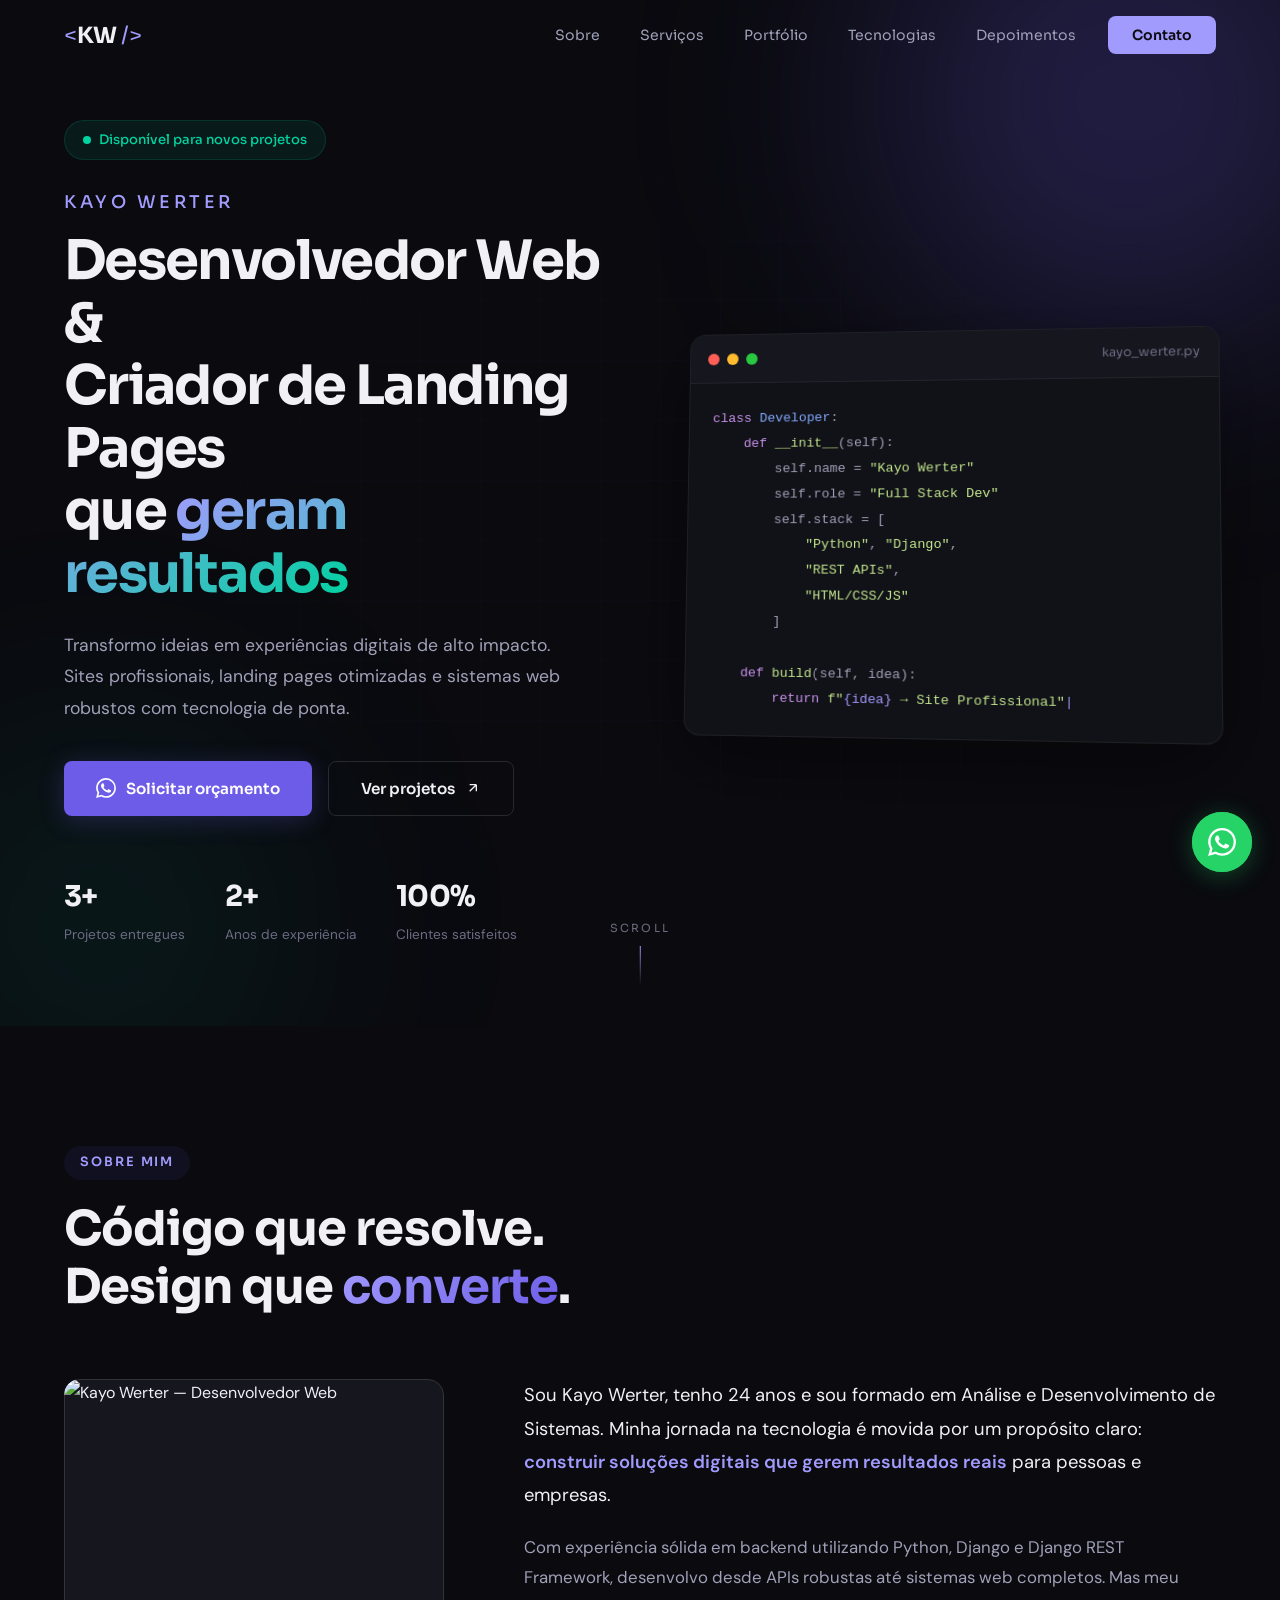
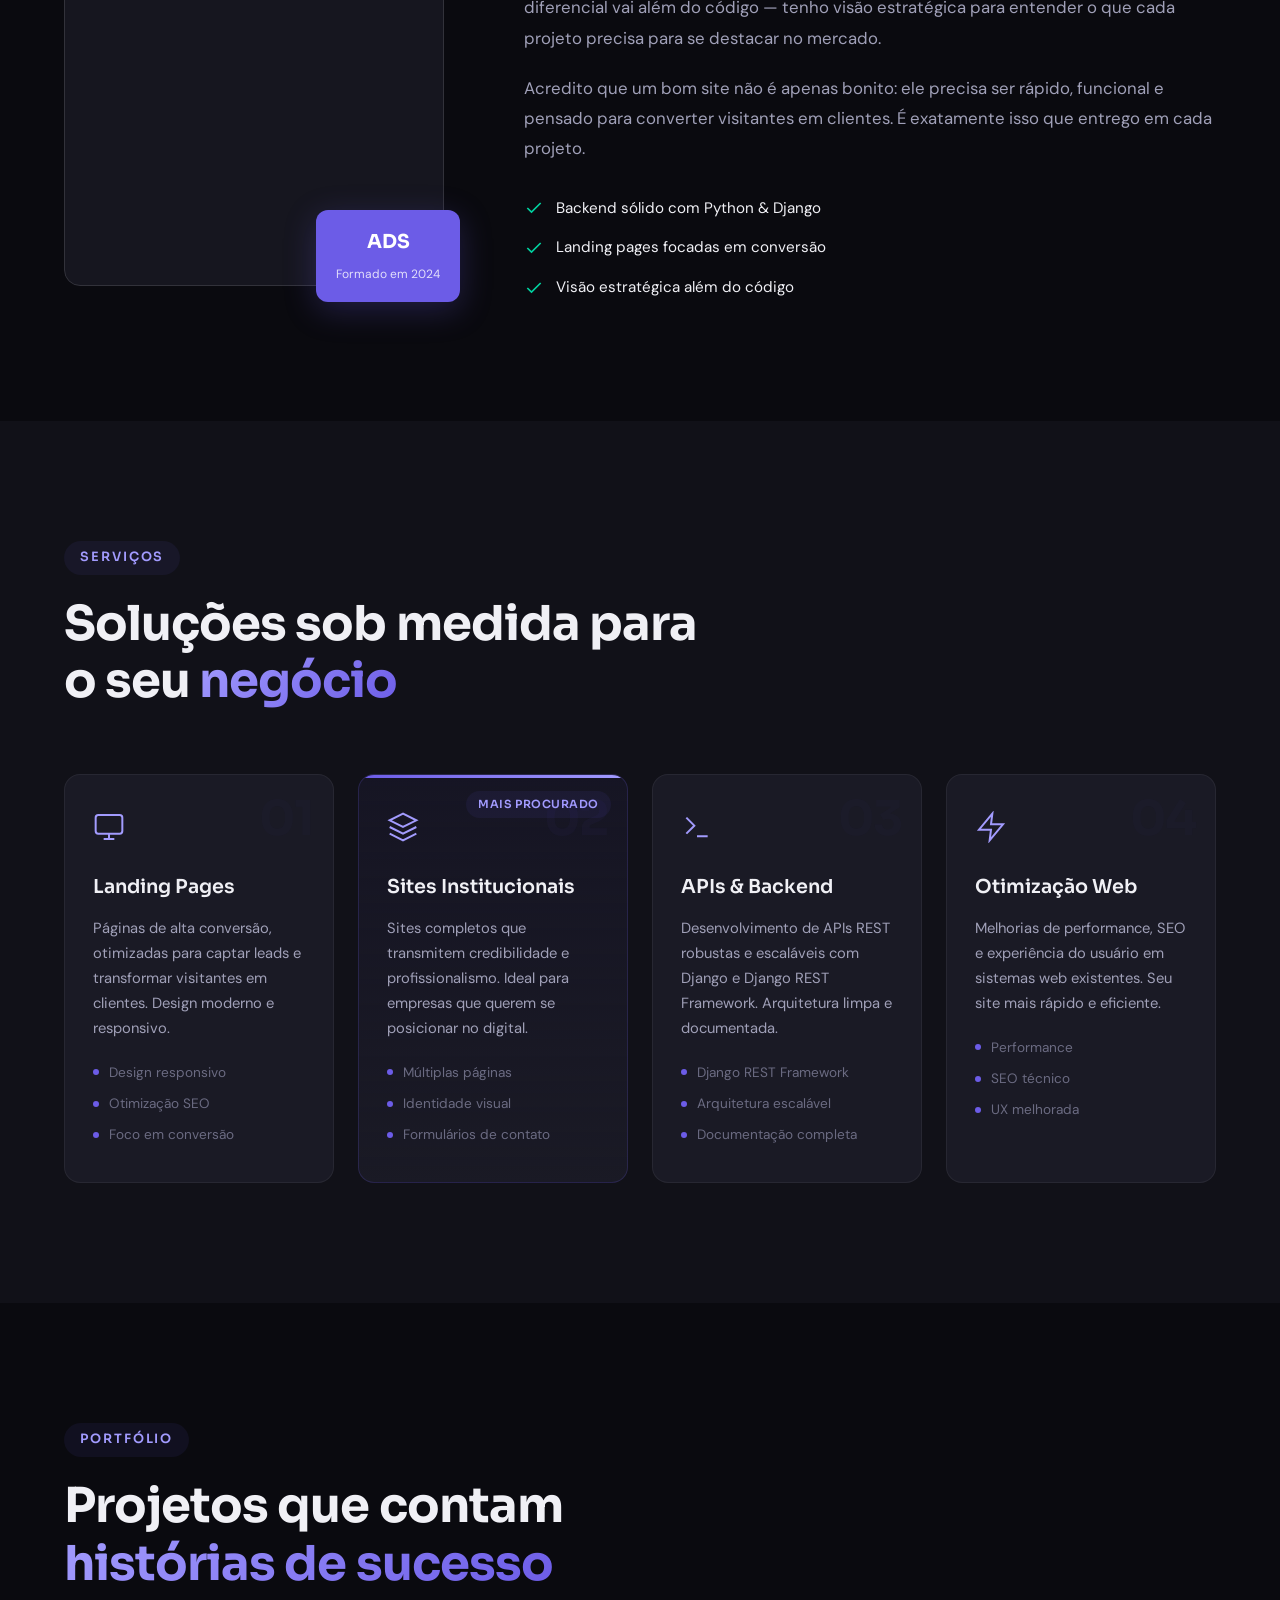
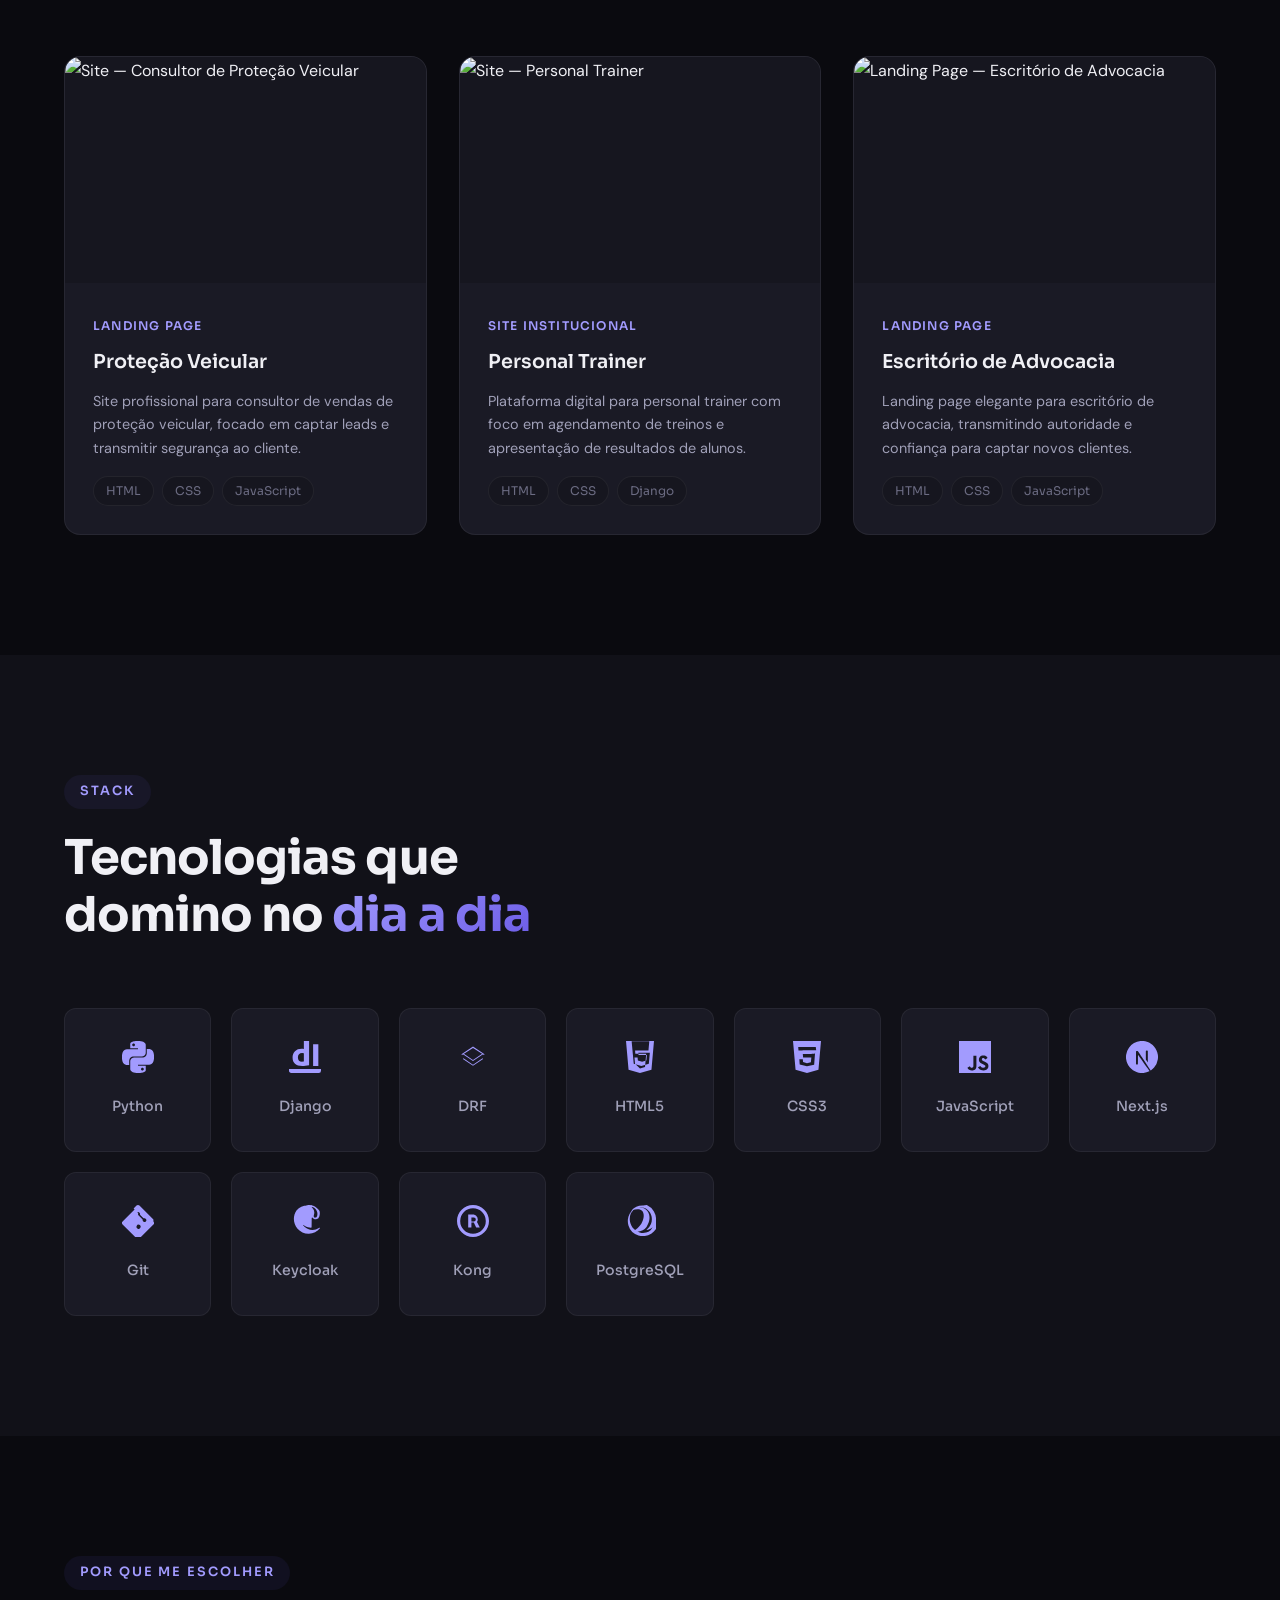
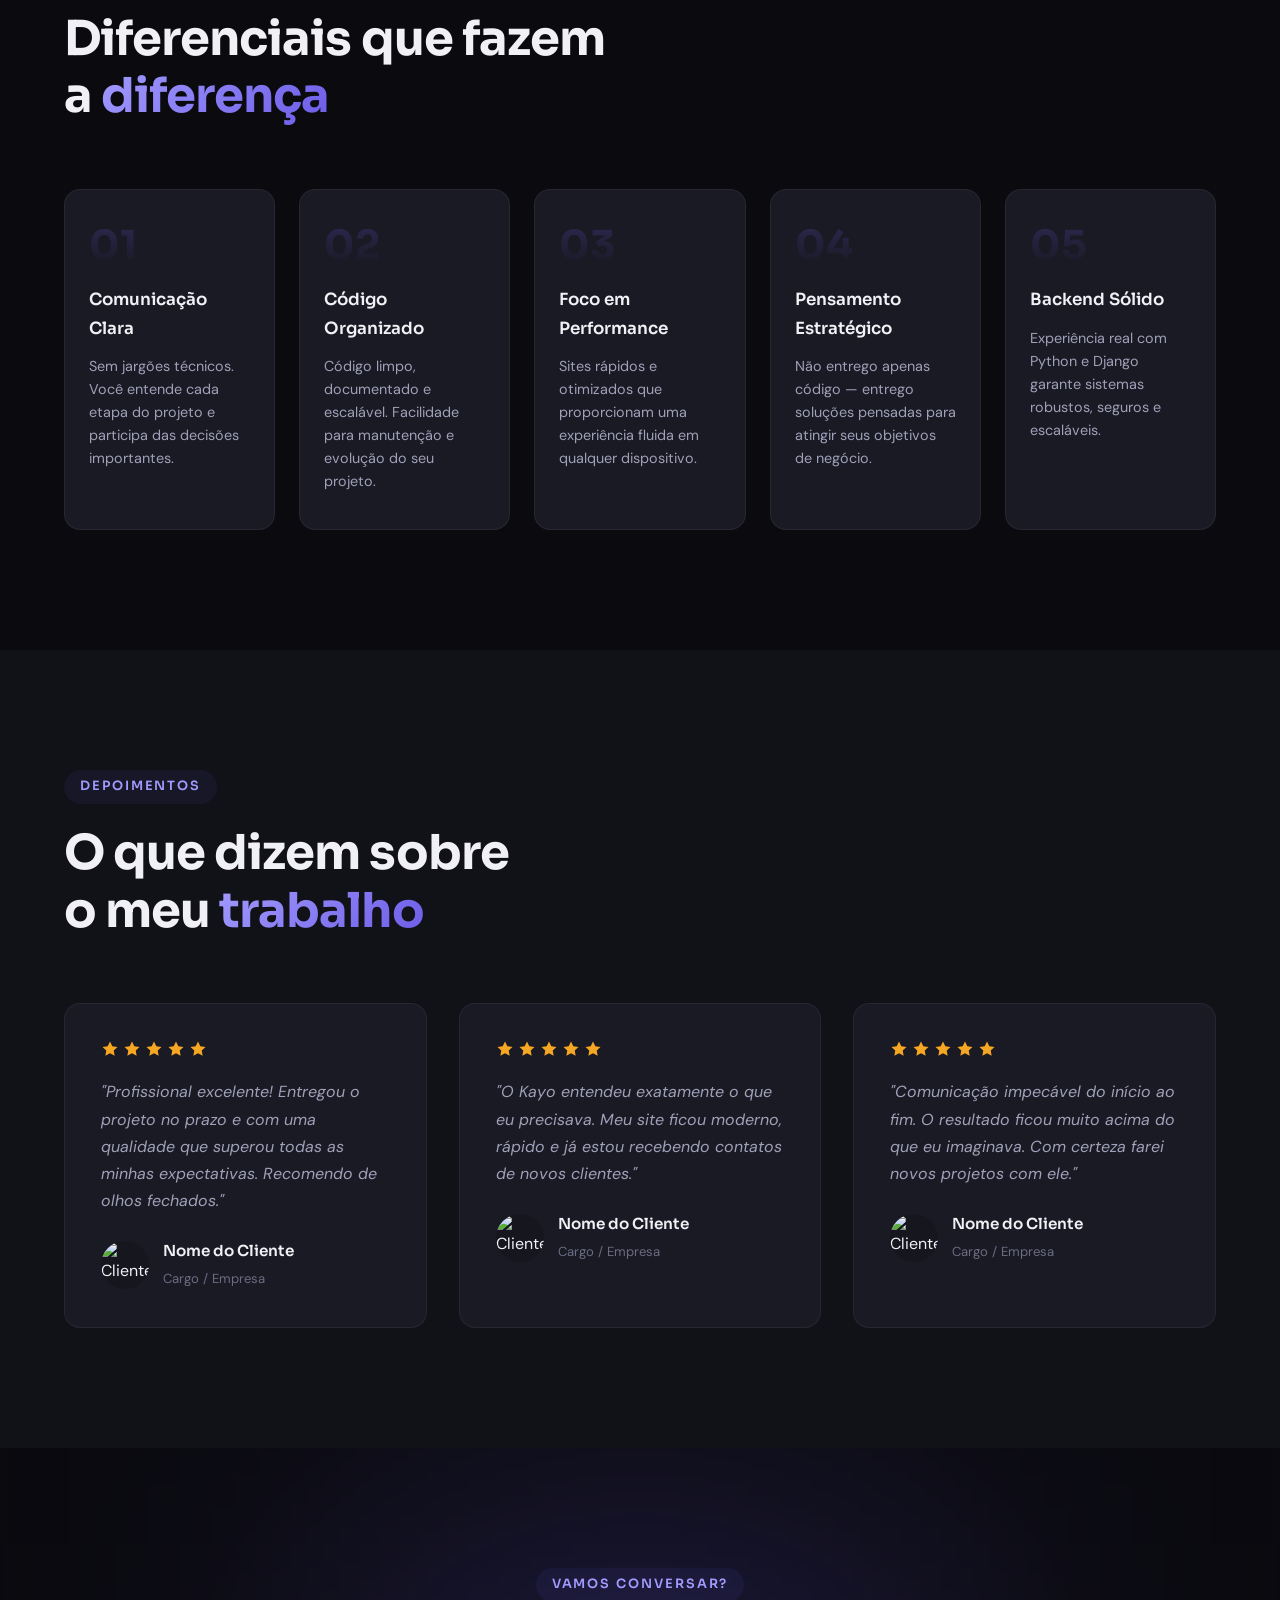
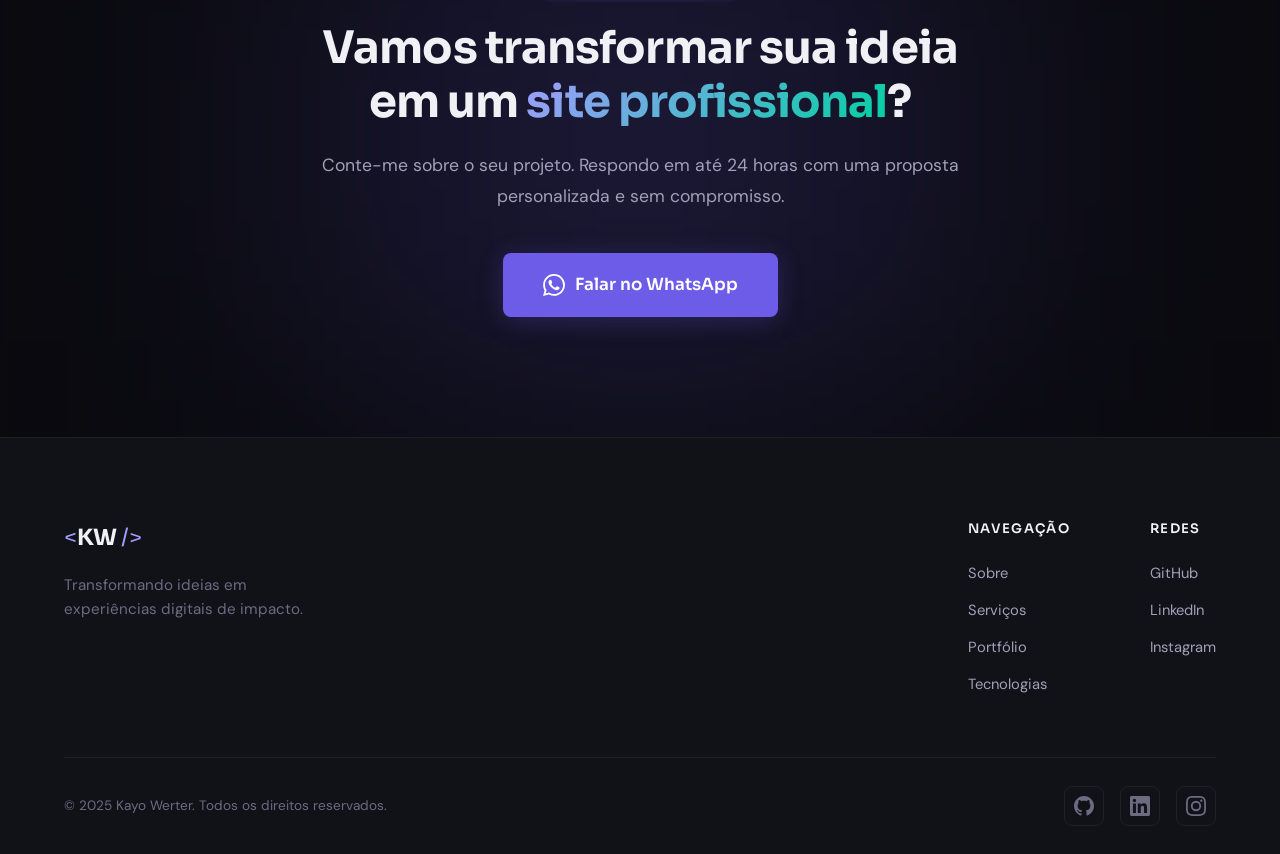
==== site-kayo.html @ 54d97668 "commit innitial" ====
<!DOCTYPE html>
<html lang="pt-BR">
<head>
  <meta charset="UTF-8">
  <meta name="viewport" content="width=device-width, initial-scale=1.0">
  <meta name="description" content="Kayo Werter — Desenvolvedor Web e criador de landing pages profissionais que geram resultados. Sites institucionais, APIs e backend com Django. Solicite um orçamento.">
  <meta name="keywords" content="desenvolvedor web, landing page, criação de sites, Django, Python, API REST, portfólio, freelancer">
  <meta name="author" content="Kayo Werter">
  <meta name="robots" content="index, follow">
  <meta property="og:title" content="Kayo Werter — Desenvolvedor Web & Landing Pages">
  <meta property="og:description" content="Sites profissionais e landing pages que convertem. Backend sólido com Python e Django.">
  <meta property="og:type" content="website">
  <meta property="og:locale" content="pt_BR">
  <title>Kayo Werter — Desenvolvedor Web & Criador de Landing Pages Profissionais</title>
  <link rel="preconnect" href="https://fonts.googleapis.com">
  <link rel="preconnect" href="https://fonts.gstatic.com" crossorigin>
  <link href="https://fonts.googleapis.com/css2?family=Sora:wght@300;400;500;600;700&family=DM+Sans:ital,wght@0,400;0,500;0,700;1,400&display=swap" rel="stylesheet">
  <link rel="stylesheet" href="css/styles.css">
</head>
<body>
  <!-- Navbar -->
  <nav class="navbar" id="navbar">
    <div class="container navbar__inner">
      <a href="#hero" class="navbar__logo">
        <span class="logo__bracket">&lt;</span>KW<span class="logo__bracket"> /&gt;</span>
      </a>
      <button class="navbar__toggle" id="navToggle" aria-label="Abrir menu">
        <span></span>
        <span></span>
        <span></span>
      </button>
      <ul class="navbar__menu" id="navMenu">
        <li><a href="#sobre" class="navbar__link">Sobre</a></li>
        <li><a href="#servicos" class="navbar__link">Serviços</a></li>
        <li><a href="#portfolio" class="navbar__link">Portfólio</a></li>
        <li><a href="#tecnologias" class="navbar__link">Tecnologias</a></li>
        <li><a href="#depoimentos" class="navbar__link">Depoimentos</a></li>
        <li>
          <a href="https://wa.me/55XXXXXXXXXXX?text=Olá%20Kayo!%20Gostaria%20de%20solicitar%20um%20orçamento." class="navbar__cta" target="_blank" rel="noopener noreferrer">
            Contato
          </a>
        </li>
      </ul>
    </div>
  </nav>

  <!-- Hero Section -->
  <section class="hero" id="hero">
    <div class="hero__bg-grid"></div>
    <div class="hero__glow hero__glow--1"></div>
    <div class="hero__glow hero__glow--2"></div>
    <div class="container hero__inner">
      <div class="hero__content">
        <div class="hero__badge reveal">
          <span class="hero__badge-dot"></span>
          Disponível para novos projetos
        </div>
        <h1 class="hero__title reveal">
          <span class="hero__name">Kayo Werter</span>
          <span class="hero__headline">Desenvolvedor Web &<br>Criador de Landing Pages<br>que <em>geram resultados</em></span>
        </h1>
        <p class="hero__description reveal">
          Transformo ideias em experiências digitais de alto impacto.
          Sites profissionais, landing pages otimizadas e sistemas web
          robustos com tecnologia de ponta.
        </p>
        <div class="hero__actions reveal">
          <a href="https://wa.me/55XXXXXXXXXXX?text=Olá%20Kayo!%20Gostaria%20de%20solicitar%20um%20orçamento." class="btn btn--primary" target="_blank" rel="noopener noreferrer">
            <svg width="20" height="20" viewBox="0 0 24 24" fill="currentColor"><path d="M17.472 14.382c-.297-.149-1.758-.867-2.03-.967-.273-.099-.471-.148-.67.15-.197.297-.767.966-.94 1.164-.173.199-.347.223-.644.075-.297-.15-1.255-.463-2.39-1.475-.883-.788-1.48-1.761-1.653-2.059-.173-.297-.018-.458.13-.606.134-.133.298-.347.446-.52.149-.174.198-.298.298-.497.099-.198.05-.371-.025-.52-.075-.149-.669-1.612-.916-2.207-.242-.579-.487-.5-.669-.51-.173-.008-.371-.01-.57-.01-.198 0-.52.074-.792.372-.272.297-1.04 1.016-1.04 2.479 0 1.462 1.065 2.875 1.213 3.074.149.198 2.096 3.2 5.077 4.487.709.306 1.262.489 1.694.625.712.227 1.36.195 1.871.118.571-.085 1.758-.719 2.006-1.413.248-.694.248-1.289.173-1.413-.074-.124-.272-.198-.57-.347m-5.421 7.403h-.004a9.87 9.87 0 01-5.031-1.378l-.361-.214-3.741.982.998-3.648-.235-.374a9.86 9.86 0 01-1.51-5.26c.001-5.45 4.436-9.884 9.888-9.884 2.64 0 5.122 1.03 6.988 2.898a9.825 9.825 0 012.893 6.994c-.003 5.45-4.437 9.884-9.885 9.884m8.413-18.297A11.815 11.815 0 0012.05 0C5.495 0 .16 5.335.157 11.892c0 2.096.547 4.142 1.588 5.945L.057 24l6.305-1.654a11.882 11.882 0 005.683 1.448h.005c6.554 0 11.89-5.335 11.893-11.893a11.821 11.821 0 00-3.48-8.413z"/></svg>
            Solicitar orçamento
          </a>
          <a href="#portfolio" class="btn btn--outline">
            Ver projetos
            <svg width="16" height="16" viewBox="0 0 24 24" fill="none" stroke="currentColor" stroke-width="2"><path d="M7 17L17 7M17 7H7M17 7V17"/></svg>
          </a>
        </div>
        <div class="hero__stats reveal">
          <div class="hero__stat">
            <span class="hero__stat-number">3+</span>
            <span class="hero__stat-label">Projetos entregues</span>
          </div>
          <div class="hero__stat">
            <span class="hero__stat-number">2+</span>
            <span class="hero__stat-label">Anos de experiência</span>
          </div>
          <div class="hero__stat">
            <span class="hero__stat-number">100%</span>
            <span class="hero__stat-label">Clientes satisfeitos</span>
          </div>
        </div>
      </div>
      <div class="hero__visual reveal">
        <div class="hero__code-window">
          <div class="code-window__header">
            <span class="code-window__dot code-window__dot--red"></span>
            <span class="code-window__dot code-window__dot--yellow"></span>
            <span class="code-window__dot code-window__dot--green"></span>
            <span class="code-window__title">kayo_werter.py</span>
          </div>
          <div class="code-window__body">
            <pre><code><span class="code--keyword">class</span> <span class="code--class">Developer</span>:
    <span class="code--keyword">def</span> <span class="code--func">__init__</span>(self):
        self.name = <span class="code--string">"Kayo Werter"</span>
        self.role = <span class="code--string">"Full Stack Dev"</span>
        self.stack = [
            <span class="code--string">"Python"</span>, <span class="code--string">"Django"</span>,
            <span class="code--string">"REST APIs"</span>,
            <span class="code--string">"HTML/CSS/JS"</span>
        ]

    <span class="code--keyword">def</span> <span class="code--func">build</span>(self, idea):
        <span class="code--keyword">return</span> <span class="code--string">f"<span class="code--accent">{idea}</span> → Site Profissional"</span><span class="code--cursor">|</span></code></pre>
          </div>
        </div>
      </div>
    </div>
    <div class="hero__scroll-indicator">
      <span>Scroll</span>
      <div class="hero__scroll-line"></div>
    </div>
  </section>

  <!-- Sobre -->
  <section class="sobre" id="sobre">
    <div class="container">
      <div class="section__header reveal">
        <span class="section__tag">Sobre mim</span>
        <h2 class="section__title">Código que resolve.<br>Design que <em>converte</em>.</h2>
      </div>
      <div class="sobre__grid">
        <div class="sobre__image reveal">
          <div class="sobre__image-wrapper">
            <!-- Substituir pelo caminho da sua foto -->
            <img src="assets/images/profile.jpg" alt="Kayo Werter — Desenvolvedor Web" loading="lazy">
            <div class="sobre__image-border"></div>
          </div>
          <div class="sobre__image-badge">
            <span>ADS</span>
            <small>Formado em 2024</small>
          </div>
        </div>
        <div class="sobre__content reveal">
          <p class="sobre__text sobre__text--highlight">
            Sou Kayo Werter, tenho 24 anos e sou formado em Análise e Desenvolvimento de Sistemas. 
            Minha jornada na tecnologia é movida por um propósito claro: <strong>construir soluções 
            digitais que gerem resultados reais</strong> para pessoas e empresas.
          </p>
          <p class="sobre__text">
            Com experiência sólida em backend utilizando Python, Django e Django REST Framework, 
            desenvolvo desde APIs robustas até sistemas web completos. Mas meu diferencial vai 
            além do código — tenho visão estratégica para entender o que cada projeto precisa 
            para se destacar no mercado.
          </p>
          <p class="sobre__text">
            Acredito que um bom site não é apenas bonito: ele precisa ser rápido, funcional e 
            pensado para converter visitantes em clientes. É exatamente isso que entrego em 
            cada projeto.
          </p>
          <div class="sobre__highlights">
            <div class="sobre__highlight-item">
              <svg width="20" height="20" viewBox="0 0 24 24" fill="none" stroke="currentColor" stroke-width="2"><polyline points="20 6 9 17 4 12"/></svg>
              <span>Backend sólido com Python & Django</span>
            </div>
            <div class="sobre__highlight-item">
              <svg width="20" height="20" viewBox="0 0 24 24" fill="none" stroke="currentColor" stroke-width="2"><polyline points="20 6 9 17 4 12"/></svg>
              <span>Landing pages focadas em conversão</span>
            </div>
            <div class="sobre__highlight-item">
              <svg width="20" height="20" viewBox="0 0 24 24" fill="none" stroke="currentColor" stroke-width="2"><polyline points="20 6 9 17 4 12"/></svg>
              <span>Visão estratégica além do código</span>
            </div>
          </div>
        </div>
      </div>
    </div>
  </section>

  <!-- Serviços -->
  <section class="servicos" id="servicos">
    <div class="container">
      <div class="section__header reveal">
        <span class="section__tag">Serviços</span>
        <h2 class="section__title">Soluções sob medida para<br>o seu <em>negócio</em></h2>
      </div>
      <div class="servicos__grid">
        <article class="servico-card reveal">
          <div class="servico-card__icon">
            <svg width="32" height="32" viewBox="0 0 24 24" fill="none" stroke="currentColor" stroke-width="1.5"><rect x="2" y="3" width="20" height="14" rx="2"/><path d="M8 21h8M12 17v4"/></svg>
          </div>
          <div class="servico-card__number">01</div>
          <h3 class="servico-card__title">Landing Pages</h3>
          <p class="servico-card__text">
            Páginas de alta conversão, otimizadas para captar leads e transformar 
            visitantes em clientes. Design moderno e responsivo.
          </p>
          <ul class="servico-card__features">
            <li>Design responsivo</li>
            <li>Otimização SEO</li>
            <li>Foco em conversão</li>
          </ul>
        </article>
        <article class="servico-card servico-card--featured reveal">
          <div class="servico-card__badge">Mais procurado</div>
          <div class="servico-card__icon">
            <svg width="32" height="32" viewBox="0 0 24 24" fill="none" stroke="currentColor" stroke-width="1.5"><path d="M12 2L2 7l10 5 10-5-10-5z"/><path d="M2 17l10 5 10-5"/><path d="M2 12l10 5 10-5"/></svg>
          </div>
          <div class="servico-card__number">02</div>
          <h3 class="servico-card__title">Sites Institucionais</h3>
          <p class="servico-card__text">
            Sites completos que transmitem credibilidade e profissionalismo. 
            Ideal para empresas que querem se posicionar no digital.
          </p>
          <ul class="servico-card__features">
            <li>Múltiplas páginas</li>
            <li>Identidade visual</li>
            <li>Formulários de contato</li>
          </ul>
        </article>
        <article class="servico-card reveal">
          <div class="servico-card__icon">
            <svg width="32" height="32" viewBox="0 0 24 24" fill="none" stroke="currentColor" stroke-width="1.5"><path d="M4 17l6-6-6-6"/><path d="M12 19h8"/></svg>
          </div>
          <div class="servico-card__number">03</div>
          <h3 class="servico-card__title">APIs & Backend</h3>
          <p class="servico-card__text">
            Desenvolvimento de APIs REST robustas e escaláveis com Django e 
            Django REST Framework. Arquitetura limpa e documentada.
          </p>
          <ul class="servico-card__features">
            <li>Django REST Framework</li>
            <li>Arquitetura escalável</li>
            <li>Documentação completa</li>
          </ul>
        </article>
        <article class="servico-card reveal">
          <div class="servico-card__icon">
            <svg width="32" height="32" viewBox="0 0 24 24" fill="none" stroke="currentColor" stroke-width="1.5"><path d="M13 2L3 14h9l-1 8 10-12h-9l1-8z"/></svg>
          </div>
          <div class="servico-card__number">04</div>
          <h3 class="servico-card__title">Otimização Web</h3>
          <p class="servico-card__text">
            Melhorias de performance, SEO e experiência do usuário em sistemas 
            web existentes. Seu site mais rápido e eficiente.
          </p>
          <ul class="servico-card__features">
            <li>Performance</li>
            <li>SEO técnico</li>
            <li>UX melhorada</li>
          </ul>
        </article>
      </div>
    </div>
  </section>

  <!-- Portfólio -->
  <section class="portfolio" id="portfolio">
    <div class="container">
      <div class="section__header reveal">
        <span class="section__tag">Portfólio</span>
        <h2 class="section__title">Projetos que contam<br><em>histórias de sucesso</em></h2>
      </div>
      <div class="portfolio__grid">
        <article class="portfolio-card reveal">
          <div class="portfolio-card__image">
            <img src="assets/images/projeto-protecao-veicular.jpg" alt="Site — Consultor de Proteção Veicular" loading="lazy">
            <div class="portfolio-card__overlay">
              <a href="https://nivaldo-consultor.github.io/consultor-ancore/" class="btn btn--small" target="_blank" rel="noopener noreferrer">
                Ver projeto
                <svg width="14" height="14" viewBox="0 0 24 24" fill="none" stroke="currentColor" stroke-width="2"><path d="M7 17L17 7M17 7H7M17 7V17"/></svg>
              </a>
            </div>
          </div>
          <div class="portfolio-card__content">
            <span class="portfolio-card__category">Landing Page</span>
            <h3 class="portfolio-card__title">Proteção Veicular</h3>
            <p class="portfolio-card__text">
              Site profissional para consultor de vendas de proteção veicular, 
              focado em captar leads e transmitir segurança ao cliente.
            </p>
            <div class="portfolio-card__tags">
              <span>HTML</span>
              <span>CSS</span>
              <span>JavaScript</span>
            </div>
          </div>
        </article>
        <article class="portfolio-card reveal">
          <div class="portfolio-card__image">
            <img src="assets/images/projeto-personal-trainer.jpg" alt="Site — Personal Trainer" loading="lazy">
            <div class="portfolio-card__overlay">
              <a href="https://gabrielpersonalsite-tech.github.io/GS-Team" class="btn btn--small" target="_blank" rel="noopener noreferrer">
                Ver projeto
                <svg width="14" height="14" viewBox="0 0 24 24" fill="none" stroke="currentColor" stroke-width="2"><path d="M7 17L17 7M17 7H7M17 7V17"/></svg>
              </a>
            </div>
          </div>
          <div class="portfolio-card__content">
            <span class="portfolio-card__category">Site Institucional</span>
            <h3 class="portfolio-card__title">Personal Trainer</h3>
            <p class="portfolio-card__text">
              Plataforma digital para personal trainer com foco em agendamento 
              de treinos e apresentação de resultados de alunos.
            </p>
            <div class="portfolio-card__tags">
              <span>HTML</span>
              <span>CSS</span>
              <span>Django</span>
            </div>
          </div>
        </article>
        <article class="portfolio-card reveal">
          <div class="portfolio-card__image">
            <img src="assets/images/projeto-advocacia.jpg" alt="Landing Page — Escritório de Advocacia" loading="lazy">
            <div class="portfolio-card__overlay">
              <a href="https://aacassessoriajuridica-tech.github.io/portifolio/" class="btn btn--small" target="_blank" rel="noopener noreferrer">
                Ver projeto
                <svg width="14" height="14" viewBox="0 0 24 24" fill="none" stroke="currentColor" stroke-width="2"><path d="M7 17L17 7M17 7H7M17 7V17"/></svg>
              </a>
            </div>
          </div>
          <div class="portfolio-card__content">
            <span class="portfolio-card__category">Landing Page</span>
            <h3 class="portfolio-card__title">Escritório de Advocacia</h3>
            <p class="portfolio-card__text">
              Landing page elegante para escritório de advocacia, transmitindo 
              autoridade e confiança para captar novos clientes.
            </p>
            <div class="portfolio-card__tags">
              <span>HTML</span>
              <span>CSS</span>
              <span>JavaScript</span>
            </div>
          </div>
        </article>
      </div>
    </div>
  </section>

  <!-- Tecnologias -->
  <section class="tecnologias" id="tecnologias">
    <div class="container">
      <div class="section__header reveal">
        <span class="section__tag">Stack</span>
        <h2 class="section__title">Tecnologias que<br>domino no <em>dia a dia</em></h2>
      </div>
      <div class="tecnologias__grid reveal">
        <div class="tech-item">
          <div class="tech-item__icon">
            <svg viewBox="0 0 24 24" width="32" height="32" fill="currentColor"><path d="M14.25.18l.9.2.73.26.59.3.45.32.34.34.25.34.16.33.1.3.04.26.02.2-.01.13V8.5l-.05.63-.13.55-.21.46-.26.38-.3.31-.33.25-.35.19-.35.14-.33.1-.3.07-.26.04-.21.02H8.77l-.69.05-.59.14-.5.22-.41.27-.33.32-.27.35-.2.36-.15.37-.1.35-.07.32-.04.27-.02.21v3.06H3.17l-.21-.03-.28-.07-.32-.12-.35-.18-.36-.26-.36-.36-.35-.46-.32-.59-.28-.73-.21-.88-.14-1.05-.05-1.23.06-1.22.16-1.04.24-.87.32-.71.36-.57.4-.44.42-.33.42-.24.4-.16.36-.1.32-.05.24-.01h.16l.06.01h8.16v-.83H6.18l-.01-2.75-.02-.37.05-.34.11-.31.17-.28.25-.26.31-.23.38-.2.44-.18.51-.15.58-.12.64-.1.71-.06.77-.04.84-.02 1.27.05zm-6.3 1.98l-.23.33-.08.41.08.41.23.34.33.22.41.09.41-.09.33-.22.23-.34.08-.41-.08-.41-.23-.33-.33-.22-.41-.09-.41.09zm13.09 3.95l.28.06.32.12.35.18.36.27.36.35.35.47.32.59.28.73.21.88.14 1.04.05 1.23-.06 1.23-.16 1.04-.24.86-.32.71-.36.57-.4.45-.42.33-.42.24-.4.16-.36.09-.32.05-.24.02-.16-.01h-8.22v.82h5.84l.01 2.76.02.36-.05.34-.11.31-.17.29-.25.25-.31.24-.38.2-.44.17-.51.15-.58.13-.64.09-.71.07-.77.04-.84.01-1.27-.04-1.07-.14-.9-.2-.73-.25-.59-.3-.45-.33-.34-.34-.25-.34-.16-.33-.1-.3-.04-.25-.02-.2.01-.13v-5.34l.05-.64.13-.54.21-.46.26-.38.3-.32.33-.24.35-.2.35-.14.33-.1.3-.06.26-.04.21-.02.13-.01h5.84l.69-.05.59-.14.5-.21.41-.28.33-.32.27-.35.2-.36.15-.36.1-.35.07-.32.04-.28.02-.21V6.07h2.09l.14.01zm-6.47 14.25l-.23.33-.08.41.08.41.23.33.33.23.41.08.41-.08.33-.23.23-.33.08-.41-.08-.41-.23-.33-.33-.23-.41-.08-.41.08z"/></svg>
          </div>
          <span class="tech-item__name">Python</span>
        </div>
        <div class="tech-item">
          <div class="tech-item__icon">
            <svg viewBox="0 0 24 24" width="32" height="32" fill="currentColor"><path d="M11.146 0h3.924v18.166c-2.013.382-3.491.535-5.096.535-4.791 0-7.288-2.166-7.288-6.32 0-4.002 2.65-6.6 6.753-6.6.637 0 1.121.05 1.707.203zm0 9.143a3.894 3.894 0 00-1.325-.204c-1.988 0-3.134 1.223-3.134 3.365 0 2.09 1.096 3.236 3.109 3.236.433 0 .79-.025 1.35-.102zm6.934-6.789h3.924V18.67h-3.924zM22.308 24H1.692C.757 24 0 23.245 0 22.308V21h24v1.308A1.693 1.693 0 0122.308 24z"/></svg>
          </div>
          <span class="tech-item__name">Django</span>
        </div>
        <div class="tech-item">
          <div class="tech-item__icon">
            <svg viewBox="0 0 24 24" width="32" height="32" fill="currentColor"><path d="M3.32 9.86L12 4.15l8.68 5.71-.44.68L12 5.29 3.76 10.54zM12 18.54l-7.59-5 .43-.68L12 17.72l7.16-4.86.43.68zm0-3.56l-7.59-5 .43-.68L12 14.16l7.16-4.86.43.68z"/></svg>
          </div>
          <span class="tech-item__name">DRF</span>
        </div>
        <div class="tech-item">
          <div class="tech-item__icon">
            <svg viewBox="0 0 24 24" width="32" height="32" fill="currentColor"><path d="M1.5 0h21l-1.91 21.563L11.977 24l-8.564-2.438L1.5 0zm7.031 9.75l-.232-2.718 10.059.003.071-.757.541-6.03H5.745l.156 1.808 1.399 15.07 5.681 1.577.044-.013v-.004l5.598-1.575.751-8.358h-8.61l.144 1.783h6.272l-.383 4.17-3.2.892-.001.001-3.2-.892-.214-2.277H7.853l.415 4.68L12 20.597l3.756-1.063.909-10.034H8.531z"/></svg>
          </div>
          <span class="tech-item__name">HTML5</span>
        </div>
        <div class="tech-item">
          <div class="tech-item__icon">
            <svg viewBox="0 0 24 24" width="32" height="32" fill="currentColor"><path d="M1.5 0h21l-1.91 21.563L11.977 24l-8.565-2.438L1.5 0zm17.09 4.413L5.41 4.41l.213 2.622 10.125.002-.255 2.716h-6.64l.24 2.573h6.182l-.366 3.523-2.91.804-2.956-.81-.188-2.11h-2.61l.29 3.855L12 19.002l5.355-1.12.726-9.468-.34 1.07H8.88l-.205-2.477 10.21-.004z"/></svg>
          </div>
          <span class="tech-item__name">CSS3</span>
        </div>
        <div class="tech-item">
          <div class="tech-item__icon">
            <svg viewBox="0 0 24 24" width="32" height="32" fill="currentColor"><path d="M0 0h24v24H0V0zm22.034 18.276c-.175-1.095-.888-2.015-3.003-2.873-.736-.345-1.554-.585-1.797-1.14-.091-.33-.105-.51-.046-.705.15-.646.915-.84 1.515-.66.39.12.75.42.976.9 1.034-.676 1.034-.676 1.755-1.125-.27-.42-.405-.6-.586-.78-.63-.705-1.469-1.065-2.834-1.034l-.705.089c-.676.165-1.32.525-1.71 1.005-1.14 1.291-.811 3.541.569 4.471 1.365 1.02 3.361 1.244 3.616 2.205.24 1.17-.87 1.545-1.966 1.41-.811-.18-1.26-.586-1.755-1.336l-1.83 1.051c.21.48.45.689.81 1.109 1.74 1.756 6.09 1.666 6.871-1.004.029-.09.24-.705.074-1.65l.046.067zm-8.983-7.245h-2.248c0 1.938-.009 3.864-.009 5.805 0 1.232.063 2.363-.138 2.711-.33.689-1.18.601-1.566.48-.396-.196-.597-.466-.83-.855-.063-.105-.11-.196-.127-.196l-1.825 1.125c.305.63.75 1.172 1.324 1.517.855.51 2.004.675 3.207.405.783-.226 1.458-.691 1.811-1.411.51-.93.402-2.07.397-3.346.012-2.054 0-4.109 0-6.179l.004-.056z"/></svg>
          </div>
          <span class="tech-item__name">JavaScript</span>
        </div>
        <div class="tech-item">
          <div class="tech-item__icon">
            <svg viewBox="0 0 24 24" width="32" height="32" fill="currentColor"><path d="M11.572 0c-.176 0-.31.001-.358.007a19.76 19.76 0 01-.364.033C7.443.346 4.25 2.185 2.228 5.012a11.875 11.875 0 00-2.119 5.243c-.096.659-.108.854-.108 1.747s.012 1.089.108 1.748c.652 4.506 3.86 8.292 8.209 9.695.779.25 1.6.422 2.534.525.363.04 1.935.04 2.299 0 1.611-.178 2.977-.577 4.323-1.264.207-.106.247-.134.219-.158-.02-.013-.9-1.193-1.955-2.62l-1.919-2.592-2.404-3.558a338.739 338.739 0 00-2.422-3.556c-.009-.002-.018 1.579-.023 3.51-.007 3.38-.01 3.515-.052 3.595a.426.426 0 01-.206.214c-.075.037-.14.044-.495.044H7.81l-.108-.068a.438.438 0 01-.157-.171l-.05-.106.006-4.703.007-4.705.072-.092a.645.645 0 01.174-.143c.096-.047.134-.051.54-.051.478 0 .558.018.682.154.035.038 1.337 1.999 2.895 4.361a10760.433 10760.433 0 004.735 7.17l1.9 2.879.096-.063a12.317 12.317 0 002.466-2.163 11.944 11.944 0 002.824-6.134c.096-.66.108-.854.108-1.748 0-.893-.012-1.088-.108-1.747-.652-4.506-3.859-8.292-8.208-9.695a12.597 12.597 0 00-2.499-.523A33.119 33.119 0 0011.573 0zm4.069 7.217c.347 0 .408.005.486.047a.473.473 0 01.237.277c.018.06.023 1.365.018 4.304l-.006 4.218-.744-1.14-.746-1.14v-3.066c0-1.982.01-3.097.023-3.15a.478.478 0 01.233-.296c.096-.05.13-.054.5-.054z"/></svg>
          </div>
          <span class="tech-item__name">Next.js</span>
        </div>
        <div class="tech-item">
          <div class="tech-item__icon">
            <svg viewBox="0 0 24 24" width="32" height="32" fill="currentColor"><path d="M23.546 10.93L13.067.452c-.604-.603-1.582-.603-2.188 0L8.708 2.627l2.76 2.76a1.543 1.543 0 012.005 1.97l2.66 2.66a1.543 1.543 0 011.548 2.63 1.543 1.543 0 01-2.168-1.81l-2.48-2.48v6.53a1.544 1.544 0 01.81 2.028 1.544 1.544 0 11-.81-2.028V8.18a1.543 1.543 0 01-.838-2.025L9.43 3.396.452 12.374a1.547 1.547 0 000 2.188l10.48 10.48a1.547 1.547 0 002.186 0l10.43-10.43a1.547 1.547 0 000-2.187z"/></svg>
          </div>
          <span class="tech-item__name">Git</span>
        </div>
        <div class="tech-item">
          <div class="tech-item__icon">
            <svg viewBox="0 0 24 24" width="32" height="32" fill="currentColor"><path d="M17.128 0a10.134 10.134 0 00-2.755.403l-.063.02A10.922 10.922 0 005.6 4.2c-2.87 4.176-2.538 9.734.8 13.52 2.09 2.37 5.063 3.77 8.2 3.86h.4c3.18 0 6.19-1.48 8.22-4.06.09-.12.08-.29-.02-.4a.3.3 0 00-.4-.05c-.14.08-.28.16-.42.23a8.58 8.58 0 01-4.86 1.39c-4.476-.13-8.236-3.58-8.75-8.03-.37-3.2 1.07-6.34 3.71-8.14a6.04 6.04 0 013.42-1.13c2.51-.07 4.63 1.61 5.24 4.03.25.97.2 1.98-.13 2.93a1.75 1.75 0 01-1.17 1.09 1.074 1.074 0 01-1.17-.53c-.18-.55-.08-1.13.09-1.7l.07-.29c.36-1.46.08-2.97-.78-4.16a4.16 4.16 0 00-3.64-1.75c-2.42.12-4.36 2.11-4.36 4.55 0 2.64 2.14 4.78 4.78 4.78 1 0 1.95-.32 2.74-.9.56.96 1.65 1.48 2.8 1.3a3.2 3.2 0 002.37-2.19c.46-1.3.52-2.71.17-4.06C21.23 1.8 18.08-.17 14.8.01c-.12 0-.23.01-.35.02h.02-.02a7.37 7.37 0 00-4.26 1.68 8.2 8.2 0 00-2.68 4.12 8.68 8.68 0 00.49 5.91 8.83 8.83 0 003.96 4.07c1.54.85 3.27 1.24 5 1.15z"/></svg>
          </div>
          <span class="tech-item__name">Keycloak</span>
        </div>
        <div class="tech-item">
          <div class="tech-item__icon">
            <svg viewBox="0 0 24 24" width="32" height="32" fill="currentColor"><path d="M12 0C5.373 0 0 5.373 0 12s5.373 12 12 12 12-5.373 12-12S18.627 0 12 0zm0 2.4a9.6 9.6 0 110 19.2 9.6 9.6 0 010-19.2zM8.4 7.2v9.6h2.4v-3.6h1.8l1.8 3.6h2.7l-2.1-4.05A3.6 3.6 0 0012.6 7.2zm2.4 2.1h1.8a1.5 1.5 0 010 3H10.8z"/></svg>
          </div>
          <span class="tech-item__name">Kong</span>
        </div>
        <div class="tech-item">
          <div class="tech-item__icon">
            <svg viewBox="0 0 24 24" width="32" height="32" fill="currentColor"><path d="M17.128 0a10.134 10.134 0 00-2.755.403l-.063.02A10.922 10.922 0 005.6 4.2c-.03.03-.05.06-.08.09l.34-.12C8.2 3.3 10.5 2.9 12.3 3.56c1.5.56 2.27 1.94 2.43 3.59.1.87.04 1.78-.13 2.69-.74 3.97-3.43 7.55-6.96 9.27a6.81 6.81 0 01-.84.36c1.63.56 3.44.68 5.17.23A8.61 8.61 0 0018 14.2c1.17-2.2 1.47-4.87.77-7.34C18.17 4.66 16.34 2.87 14 2.05c-1.06-.38-2.2-.55-3.32-.48.17-.02.34-.05.51-.06.49-.03.99 0 1.47.06C16.61 2.11 19.7 4.6 20.6 8.27c.5 2.01.38 4.18-.39 6.07a10.08 10.08 0 01-3.23 4.25l-.27.2c.95-.05 1.88-.3 2.74-.73.54-.27 1.04-.61 1.5-1 .21-.18.41-.37.59-.58l-.12.3c-.36.8-.87 1.53-1.5 2.13a7.04 7.04 0 01-3.37 1.79 9.6 9.6 0 01-3.49.21h-.01a12 12 0 01-1.23-.26c-3.67-1.08-6.47-4.12-7.26-7.87-.47-2.18-.27-4.5.6-6.55A10.93 10.93 0 019.5 1.81C8.58 2.2 7.72 2.72 6.94 3.37 4.66 5.23 3.2 7.95 2.91 10.9c-.15 1.52-.01 3.08.43 4.53a10.86 10.86 0 007.52 7.4c1.56.44 3.2.56 4.82.37 3.47-.4 6.62-2.38 8.42-5.33A11.04 11.04 0 0024 11.88 11.93 11.93 0 0017.13 0z"/></svg>
          </div>
          <span class="tech-item__name">PostgreSQL</span>
        </div>
      </div>
    </div>
  </section>

  <!-- Diferenciais -->
  <section class="diferenciais" id="diferenciais">
    <div class="container">
      <div class="section__header reveal">
        <span class="section__tag">Por que me escolher</span>
        <h2 class="section__title">Diferenciais que fazem<br>a <em>diferença</em></h2>
      </div>
      <div class="diferenciais__grid">
        <div class="diferencial-item reveal">
          <div class="diferencial-item__number">01</div>
          <h3 class="diferencial-item__title">Comunicação Clara</h3>
          <p class="diferencial-item__text">
            Sem jargões técnicos. Você entende cada etapa do projeto 
            e participa das decisões importantes.
          </p>
        </div>
        <div class="diferencial-item reveal">
          <div class="diferencial-item__number">02</div>
          <h3 class="diferencial-item__title">Código Organizado</h3>
          <p class="diferencial-item__text">
            Código limpo, documentado e escalável. Facilidade para 
            manutenção e evolução do seu projeto.
          </p>
        </div>
        <div class="diferencial-item reveal">
          <div class="diferencial-item__number">03</div>
          <h3 class="diferencial-item__title">Foco em Performance</h3>
          <p class="diferencial-item__text">
            Sites rápidos e otimizados que proporcionam uma experiência 
            fluida em qualquer dispositivo.
          </p>
        </div>
        <div class="diferencial-item reveal">
          <div class="diferencial-item__number">04</div>
          <h3 class="diferencial-item__title">Pensamento Estratégico</h3>
          <p class="diferencial-item__text">
            Não entrego apenas código — entrego soluções pensadas 
            para atingir seus objetivos de negócio.
          </p>
        </div>
        <div class="diferencial-item reveal">
          <div class="diferencial-item__number">05</div>
          <h3 class="diferencial-item__title">Backend Sólido</h3>
          <p class="diferencial-item__text">
            Experiência real com Python e Django garante sistemas 
            robustos, seguros e escaláveis.
          </p>
        </div>
      </div>
    </div>
  </section>

  <!-- Depoimentos -->
  <section class="depoimentos" id="depoimentos">
    <div class="container">
      <div class="section__header reveal">
        <span class="section__tag">Depoimentos</span>
        <h2 class="section__title">O que dizem sobre<br>o meu <em>trabalho</em></h2>
      </div>
      <div class="depoimentos__grid">
        <article class="depoimento-card reveal">
          <div class="depoimento-card__stars">
            <svg width="18" height="18" viewBox="0 0 24 24" fill="currentColor"><path d="M12 2l3.09 6.26L22 9.27l-5 4.87 1.18 6.88L12 17.77l-6.18 3.25L7 14.14 2 9.27l6.91-1.01L12 2z"/></svg>
            <svg width="18" height="18" viewBox="0 0 24 24" fill="currentColor"><path d="M12 2l3.09 6.26L22 9.27l-5 4.87 1.18 6.88L12 17.77l-6.18 3.25L7 14.14 2 9.27l6.91-1.01L12 2z"/></svg>
            <svg width="18" height="18" viewBox="0 0 24 24" fill="currentColor"><path d="M12 2l3.09 6.26L22 9.27l-5 4.87 1.18 6.88L12 17.77l-6.18 3.25L7 14.14 2 9.27l6.91-1.01L12 2z"/></svg>
            <svg width="18" height="18" viewBox="0 0 24 24" fill="currentColor"><path d="M12 2l3.09 6.26L22 9.27l-5 4.87 1.18 6.88L12 17.77l-6.18 3.25L7 14.14 2 9.27l6.91-1.01L12 2z"/></svg>
            <svg width="18" height="18" viewBox="0 0 24 24" fill="currentColor"><path d="M12 2l3.09 6.26L22 9.27l-5 4.87 1.18 6.88L12 17.77l-6.18 3.25L7 14.14 2 9.27l6.91-1.01L12 2z"/></svg>
          </div>
          <p class="depoimento-card__text">
            "Profissional excelente! Entregou o projeto no prazo e com uma qualidade 
            que superou todas as minhas expectativas. Recomendo de olhos fechados."
          </p>
          <div class="depoimento-card__author">
            <div class="depoimento-card__avatar">
              <img src="assets/images/depoimento-1.jpg" alt="Cliente" loading="lazy">
            </div>
            <div>
              <strong class="depoimento-card__name">Nome do Cliente</strong>
              <span class="depoimento-card__role">Cargo / Empresa</span>
            </div>
          </div>
        </article>
        <article class="depoimento-card reveal">
          <div class="depoimento-card__stars">
            <svg width="18" height="18" viewBox="0 0 24 24" fill="currentColor"><path d="M12 2l3.09 6.26L22 9.27l-5 4.87 1.18 6.88L12 17.77l-6.18 3.25L7 14.14 2 9.27l6.91-1.01L12 2z"/></svg>
            <svg width="18" height="18" viewBox="0 0 24 24" fill="currentColor"><path d="M12 2l3.09 6.26L22 9.27l-5 4.87 1.18 6.88L12 17.77l-6.18 3.25L7 14.14 2 9.27l6.91-1.01L12 2z"/></svg>
            <svg width="18" height="18" viewBox="0 0 24 24" fill="currentColor"><path d="M12 2l3.09 6.26L22 9.27l-5 4.87 1.18 6.88L12 17.77l-6.18 3.25L7 14.14 2 9.27l6.91-1.01L12 2z"/></svg>
            <svg width="18" height="18" viewBox="0 0 24 24" fill="currentColor"><path d="M12 2l3.09 6.26L22 9.27l-5 4.87 1.18 6.88L12 17.77l-6.18 3.25L7 14.14 2 9.27l6.91-1.01L12 2z"/></svg>
            <svg width="18" height="18" viewBox="0 0 24 24" fill="currentColor"><path d="M12 2l3.09 6.26L22 9.27l-5 4.87 1.18 6.88L12 17.77l-6.18 3.25L7 14.14 2 9.27l6.91-1.01L12 2z"/></svg>
          </div>
          <p class="depoimento-card__text">
            "O Kayo entendeu exatamente o que eu precisava. Meu site ficou moderno, 
            rápido e já estou recebendo contatos de novos clientes."
          </p>
          <div class="depoimento-card__author">
            <div class="depoimento-card__avatar">
              <img src="assets/images/depoimento-2.jpg" alt="Cliente" loading="lazy">
            </div>
            <div>
              <strong class="depoimento-card__name">Nome do Cliente</strong>
              <span class="depoimento-card__role">Cargo / Empresa</span>
            </div>
          </div>
        </article>
        <article class="depoimento-card reveal">
          <div class="depoimento-card__stars">
            <svg width="18" height="18" viewBox="0 0 24 24" fill="currentColor"><path d="M12 2l3.09 6.26L22 9.27l-5 4.87 1.18 6.88L12 17.77l-6.18 3.25L7 14.14 2 9.27l6.91-1.01L12 2z"/></svg>
            <svg width="18" height="18" viewBox="0 0 24 24" fill="currentColor"><path d="M12 2l3.09 6.26L22 9.27l-5 4.87 1.18 6.88L12 17.77l-6.18 3.25L7 14.14 2 9.27l6.91-1.01L12 2z"/></svg>
            <svg width="18" height="18" viewBox="0 0 24 24" fill="currentColor"><path d="M12 2l3.09 6.26L22 9.27l-5 4.87 1.18 6.88L12 17.77l-6.18 3.25L7 14.14 2 9.27l6.91-1.01L12 2z"/></svg>
            <svg width="18" height="18" viewBox="0 0 24 24" fill="currentColor"><path d="M12 2l3.09 6.26L22 9.27l-5 4.87 1.18 6.88L12 17.77l-6.18 3.25L7 14.14 2 9.27l6.91-1.01L12 2z"/></svg>
            <svg width="18" height="18" viewBox="0 0 24 24" fill="currentColor"><path d="M12 2l3.09 6.26L22 9.27l-5 4.87 1.18 6.88L12 17.77l-6.18 3.25L7 14.14 2 9.27l6.91-1.01L12 2z"/></svg>
          </div>
          <p class="depoimento-card__text">
            "Comunicação impecável do início ao fim. O resultado ficou muito acima 
            do que eu imaginava. Com certeza farei novos projetos com ele."
          </p>
          <div class="depoimento-card__author">
            <div class="depoimento-card__avatar">
              <img src="assets/images/depoimento-3.jpg" alt="Cliente" loading="lazy">
            </div>
            <div>
              <strong class="depoimento-card__name">Nome do Cliente</strong>
              <span class="depoimento-card__role">Cargo / Empresa</span>
            </div>
          </div>
        </article>
      </div>
    </div>
  </section>

  <!-- CTA -->
  <section class="cta" id="cta">
    <div class="cta__glow"></div>
    <div class="container cta__inner">
      <div class="cta__content reveal">
        <span class="section__tag">Vamos conversar?</span>
        <h2 class="cta__title">Vamos transformar sua ideia<br>em um <em>site profissional</em>?</h2>
        <p class="cta__text">
          Conte-me sobre o seu projeto. Respondo em até 24 horas 
          com uma proposta personalizada e sem compromisso.
        </p>
        <a href="https://wa.me/55XXXXXXXXXXX?text=Olá%20Kayo!%20Gostaria%20de%20solicitar%20um%20orçamento." class="btn btn--primary btn--large" target="_blank" rel="noopener noreferrer">
          <svg width="22" height="22" viewBox="0 0 24 24" fill="currentColor"><path d="M17.472 14.382c-.297-.149-1.758-.867-2.03-.967-.273-.099-.471-.148-.67.15-.197.297-.767.966-.94 1.164-.173.199-.347.223-.644.075-.297-.15-1.255-.463-2.39-1.475-.883-.788-1.48-1.761-1.653-2.059-.173-.297-.018-.458.13-.606.134-.133.298-.347.446-.52.149-.174.198-.298.298-.497.099-.198.05-.371-.025-.52-.075-.149-.669-1.612-.916-2.207-.242-.579-.487-.5-.669-.51-.173-.008-.371-.01-.57-.01-.198 0-.52.074-.792.372-.272.297-1.04 1.016-1.04 2.479 0 1.462 1.065 2.875 1.213 3.074.149.198 2.096 3.2 5.077 4.487.709.306 1.262.489 1.694.625.712.227 1.36.195 1.871.118.571-.085 1.758-.719 2.006-1.413.248-.694.248-1.289.173-1.413-.074-.124-.272-.198-.57-.347m-5.421 7.403h-.004a9.87 9.87 0 01-5.031-1.378l-.361-.214-3.741.982.998-3.648-.235-.374a9.86 9.86 0 01-1.51-5.26c.001-5.45 4.436-9.884 9.888-9.884 2.64 0 5.122 1.03 6.988 2.898a9.825 9.825 0 012.893 6.994c-.003 5.45-4.437 9.884-9.885 9.884m8.413-18.297A11.815 11.815 0 0012.05 0C5.495 0 .16 5.335.157 11.892c0 2.096.547 4.142 1.588 5.945L.057 24l6.305-1.654a11.882 11.882 0 005.683 1.448h.005c6.554 0 11.89-5.335 11.893-11.893a11.821 11.821 0 00-3.48-8.413z"/></svg>
          Falar no WhatsApp
        </a>
      </div>
    </div>
  </section>

  <!-- Footer -->
  <footer class="footer" id="footer">
    <div class="container footer__inner">
      <div class="footer__top">
        <div class="footer__brand">
          <a href="#hero" class="navbar__logo">
            <span class="logo__bracket">&lt;</span>KW<span class="logo__bracket"> /&gt;</span>
          </a>
          <p class="footer__tagline">Transformando ideias em<br>experiências digitais de impacto.</p>
        </div>
        <div class="footer__links">
          <div class="footer__col">
            <h4 class="footer__col-title">Navegação</h4>
            <a href="#sobre">Sobre</a>
            <a href="#servicos">Serviços</a>
            <a href="#portfolio">Portfólio</a>
            <a href="#tecnologias">Tecnologias</a>
          </div>
          <div class="footer__col">
            <h4 class="footer__col-title">Redes</h4>
            <a href="https://github.com/Kayo-Werter" target="_blank" rel="noopener noreferrer">GitHub</a>
            <a href="https://www.linkedin.com/in/kayowerter/" target="_blank" rel="noopener noreferrer">LinkedIn</a>
            <a href="https://www.instagram.com/kayowerter/" target="_blank" rel="noopener noreferrer">Instagram</a>
          </div>
        </div>
      </div>
      <div class="footer__bottom">
        <p>&copy; 2025 Kayo Werter. Todos os direitos reservados.</p>
        <div class="footer__socials">
          <a href="https://github.com/Kayo-Werter" target="_blank" rel="noopener noreferrer" aria-label="GitHub">
            <svg width="20" height="20" viewBox="0 0 24 24" fill="currentColor"><path d="M12 0c-6.626 0-12 5.373-12 12 0 5.302 3.438 9.8 8.207 11.387.599.111.793-.261.793-.577v-2.234c-3.338.726-4.033-1.416-4.033-1.416-.546-1.387-1.333-1.756-1.333-1.756-1.089-.745.083-.729.083-.729 1.205.084 1.839 1.237 1.839 1.237 1.07 1.834 2.807 1.304 3.492.997.107-.775.418-1.305.762-1.604-2.665-.305-5.467-1.334-5.467-5.931 0-1.311.469-2.381 1.236-3.221-.124-.303-.535-1.524.117-3.176 0 0 1.008-.322 3.301 1.23.957-.266 1.983-.399 3.003-.404 1.02.005 2.047.138 3.006.404 2.291-1.552 3.297-1.23 3.297-1.23.653 1.653.242 2.874.118 3.176.77.84 1.235 1.911 1.235 3.221 0 4.609-2.807 5.624-5.479 5.921.43.372.823 1.102.823 2.222v3.293c0 .319.192.694.801.576 4.765-1.589 8.199-6.086 8.199-11.386 0-6.627-5.373-12-12-12z"/></svg>
          </a>
          <a href="https://www.linkedin.com/in/kayowerter/" target="_blank" rel="noopener noreferrer" aria-label="LinkedIn">
            <svg width="20" height="20" viewBox="0 0 24 24" fill="currentColor"><path d="M20.447 20.452h-3.554v-5.569c0-1.328-.027-3.037-1.852-3.037-1.853 0-2.136 1.445-2.136 2.939v5.667H9.351V9h3.414v1.561h.046c.477-.9 1.637-1.85 3.37-1.85 3.601 0 4.267 2.37 4.267 5.455v6.286zM5.337 7.433c-1.144 0-2.063-.926-2.063-2.065 0-1.138.92-2.063 2.063-2.063 1.14 0 2.064.925 2.064 2.063 0 1.139-.925 2.065-2.064 2.065zm1.782 13.019H3.555V9h3.564v11.452zM22.225 0H1.771C.792 0 0 .774 0 1.729v20.542C0 23.227.792 24 1.771 24h20.451C23.2 24 24 23.227 24 22.271V1.729C24 .774 23.2 0 22.222 0h.003z"/></svg>
          </a>
          <a href="https://www.instagram.com/kayowerter/" target="_blank" rel="noopener noreferrer" aria-label="Instagram">
            <svg width="20" height="20" viewBox="0 0 24 24" fill="currentColor"><path d="M12 2.163c3.204 0 3.584.012 4.85.07 3.252.148 4.771 1.691 4.919 4.919.058 1.265.069 1.645.069 4.849 0 3.205-.012 3.584-.069 4.849-.149 3.225-1.664 4.771-4.919 4.919-1.266.058-1.644.07-4.85.07-3.204 0-3.584-.012-4.849-.07-3.26-.149-4.771-1.699-4.919-4.92-.058-1.265-.07-1.644-.07-4.849 0-3.204.013-3.583.07-4.849.149-3.227 1.664-4.771 4.919-4.919 1.266-.057 1.645-.069 4.849-.069zM12 0C8.741 0 8.333.014 7.053.072 2.695.272.273 2.69.073 7.052.014 8.333 0 8.741 0 12c0 3.259.014 3.668.072 4.948.2 4.358 2.618 6.78 6.98 6.98C8.333 23.986 8.741 24 12 24c3.259 0 3.668-.014 4.948-.072 4.354-.2 6.782-2.618 6.979-6.98.059-1.28.073-1.689.073-4.948 0-3.259-.014-3.667-.072-4.947-.196-4.354-2.617-6.78-6.979-6.98C15.668.014 15.259 0 12 0zm0 5.838a6.162 6.162 0 100 12.324 6.162 6.162 0 000-12.324zM12 16a4 4 0 110-8 4 4 0 010 8zm6.406-11.845a1.44 1.44 0 100 2.881 1.44 1.44 0 000-2.881z"/></svg>
          </a>
        </div>
      </div>
    </div>
  </footer>

  <!-- WhatsApp Float Button -->
  <a href="https://wa.me/55XXXXXXXXXXX?text=Olá%20Kayo!%20Gostaria%20de%20solicitar%20um%20orçamento." class="whatsapp-float" target="_blank" rel="noopener noreferrer" aria-label="Falar no WhatsApp">
    <svg width="28" height="28" viewBox="0 0 24 24" fill="currentColor"><path d="M17.472 14.382c-.297-.149-1.758-.867-2.03-.967-.273-.099-.471-.148-.67.15-.197.297-.767.966-.94 1.164-.173.199-.347.223-.644.075-.297-.15-1.255-.463-2.39-1.475-.883-.788-1.48-1.761-1.653-2.059-.173-.297-.018-.458.13-.606.134-.133.298-.347.446-.52.149-.174.198-.298.298-.497.099-.198.05-.371-.025-.52-.075-.149-.669-1.612-.916-2.207-.242-.579-.487-.5-.669-.51-.173-.008-.371-.01-.57-.01-.198 0-.52.074-.792.372-.272.297-1.04 1.016-1.04 2.479 0 1.462 1.065 2.875 1.213 3.074.149.198 2.096 3.2 5.077 4.487.709.306 1.262.489 1.694.625.712.227 1.36.195 1.871.118.571-.085 1.758-.719 2.006-1.413.248-.694.248-1.289.173-1.413-.074-.124-.272-.198-.57-.347m-5.421 7.403h-.004a9.87 9.87 0 01-5.031-1.378l-.361-.214-3.741.982.998-3.648-.235-.374a9.86 9.86 0 01-1.51-5.26c.001-5.45 4.436-9.884 9.888-9.884 2.64 0 5.122 1.03 6.988 2.898a9.825 9.825 0 012.893 6.994c-.003 5.45-4.437 9.884-9.885 9.884m8.413-18.297A11.815 11.815 0 0012.05 0C5.495 0 .16 5.335.157 11.892c0 2.096.547 4.142 1.588 5.945L.057 24l6.305-1.654a11.882 11.882 0 005.683 1.448h.005c6.554 0 11.89-5.335 11.893-11.893a11.821 11.821 0 00-3.48-8.413z"/></svg>
  </a>

  <script src="js/script.js"></script>
</body>
</html>
---- css/styles.css ----
/* ============================================
   KAYO WERTER — Landing Page
   Design System & Styles
   ============================================ */

/* --- CSS Variables --- */
:root {
  /* Colors */
  --bg-primary: #0a0a0f;
  --bg-secondary: #111118;
  --bg-tertiary: #16161f;
  --bg-card: #1a1a25;
  --bg-card-hover: #1f1f2e;

  --text-primary: #f0f0f5;
  --text-secondary: #a0a0b8;
  --text-muted: #6b6b82;

  --accent: #6c5ce7;
  --accent-light: #a29bfe;
  --accent-dark: #4834d4;
  --accent-glow: rgba(108, 92, 231, 0.25);
  --accent-subtle: rgba(108, 92, 231, 0.08);

  --green: #00d2a0;
  --green-glow: rgba(0, 210, 160, 0.2);

  --border: rgba(255, 255, 255, 0.06);
  --border-hover: rgba(255, 255, 255, 0.12);

  /* Typography */
  --font-display: 'Sora', sans-serif;
  --font-body: 'DM Sans', sans-serif;

  /* Spacing */
  --section-padding: 120px 0;
  --container-max: 1200px;
  --container-padding: 0 24px;

  /* Transitions */
  --transition: 0.3s cubic-bezier(0.25, 0.46, 0.45, 0.94);
  --transition-slow: 0.6s cubic-bezier(0.25, 0.46, 0.45, 0.94);

  /* Border Radius */
  --radius-sm: 8px;
  --radius-md: 12px;
  --radius-lg: 16px;
  --radius-xl: 24px;
}

/* --- Reset --- */
*,
*::before,
*::after {
  margin: 0;
  padding: 0;
  box-sizing: border-box;
}

html {
  scroll-behavior: smooth;
  scroll-padding-top: 80px;
  font-size: 16px;
}

body {
  font-family: var(--font-body);
  background-color: var(--bg-primary);
  color: var(--text-primary);
  line-height: 1.7;
  overflow-x: hidden;
  -webkit-font-smoothing: antialiased;
  -moz-osx-font-smoothing: grayscale;
}

img {
  max-width: 100%;
  height: auto;
  display: block;
}

a {
  text-decoration: none;
  color: inherit;
  transition: var(--transition);
}

ul {
  list-style: none;
}

/* --- Container --- */
.container {
  max-width: var(--container-max);
  margin: 0 auto;
  padding: var(--container-padding);
}

/* --- Section Header --- */
.section__tag {
  display: inline-block;
  font-family: var(--font-display);
  font-size: 0.8rem;
  font-weight: 600;
  letter-spacing: 0.15em;
  text-transform: uppercase;
  color: var(--accent-light);
  background: var(--accent-subtle);
  padding: 6px 16px;
  border-radius: 100px;
  margin-bottom: 20px;
}

.section__title {
  font-family: var(--font-display);
  font-size: clamp(2rem, 4vw, 3rem);
  font-weight: 700;
  line-height: 1.2;
  color: var(--text-primary);
  letter-spacing: -0.02em;
}

.section__title em {
  font-style: normal;
  background: linear-gradient(135deg, var(--accent-light), var(--accent));
  -webkit-background-clip: text;
  -webkit-text-fill-color: transparent;
  background-clip: text;
}

.section__header {
  margin-bottom: 64px;
}

/* --- Reveal Animation --- */
.reveal {
  opacity: 0;
  transform: translateY(32px);
  transition: opacity 0.8s cubic-bezier(0.16, 1, 0.3, 1),
              transform 0.8s cubic-bezier(0.16, 1, 0.3, 1);
}

.reveal.active {
  opacity: 1;
  transform: translateY(0);
}

/* ============================================
   NAVBAR
   ============================================ */
.navbar {
  position: fixed;
  top: 0;
  left: 0;
  width: 100%;
  z-index: 1000;
  padding: 16px 0;
  transition: var(--transition);
}

.navbar--scrolled {
  background: rgba(10, 10, 15, 0.85);
  backdrop-filter: blur(20px);
  -webkit-backdrop-filter: blur(20px);
  border-bottom: 1px solid var(--border);
  padding: 12px 0;
}

.navbar__inner {
  display: flex;
  align-items: center;
  justify-content: space-between;
}

.navbar__logo {
  font-family: var(--font-display);
  font-size: 1.4rem;
  font-weight: 700;
  color: var(--text-primary);
  letter-spacing: -0.02em;
}

.logo__bracket {
  color: var(--accent-light);
  font-weight: 400;
}

.navbar__menu {
  display: flex;
  align-items: center;
  gap: 8px;
}

.navbar__link {
  font-family: var(--font-display);
  font-size: 0.88rem;
  font-weight: 400;
  color: var(--text-secondary);
  padding: 8px 16px;
  border-radius: var(--radius-sm);
  transition: var(--transition);
}

.navbar__link:hover {
  color: var(--text-primary);
  background: var(--accent-subtle);
}

.navbar__cta {
  font-family: var(--font-display);
  font-size: 0.88rem;
  font-weight: 600;
  color: var(--bg-primary);
  background: var(--accent-light);
  padding: 10px 24px;
  border-radius: var(--radius-sm);
  margin-left: 8px;
  transition: var(--transition);
}

.navbar__cta:hover {
  background: var(--accent);
  color: white;
  transform: translateY(-1px);
}

/* Mobile Toggle */
.navbar__toggle {
  display: none;
  flex-direction: column;
  gap: 5px;
  background: none;
  border: none;
  cursor: pointer;
  padding: 8px;
  z-index: 1001;
}

.navbar__toggle span {
  width: 24px;
  height: 2px;
  background: var(--text-primary);
  border-radius: 2px;
  transition: var(--transition);
}

.navbar__toggle.active span:nth-child(1) {
  transform: rotate(45deg) translate(5px, 5px);
}

.navbar__toggle.active span:nth-child(2) {
  opacity: 0;
}

.navbar__toggle.active span:nth-child(3) {
  transform: rotate(-45deg) translate(5px, -5px);
}

/* ============================================
   BUTTONS
   ============================================ */
.btn {
  display: inline-flex;
  align-items: center;
  gap: 10px;
  font-family: var(--font-display);
  font-size: 0.95rem;
  font-weight: 600;
  padding: 14px 32px;
  border-radius: var(--radius-sm);
  cursor: pointer;
  border: none;
  transition: var(--transition);
  white-space: nowrap;
}

.btn--primary {
  background: var(--accent);
  color: white;
  box-shadow: 0 4px 24px var(--accent-glow);
}

.btn--primary:hover {
  background: var(--accent-dark);
  transform: translateY(-2px);
  box-shadow: 0 8px 32px var(--accent-glow);
}

.btn--outline {
  background: transparent;
  color: var(--text-primary);
  border: 1px solid var(--border-hover);
}

.btn--outline:hover {
  border-color: var(--accent-light);
  color: var(--accent-light);
  background: var(--accent-subtle);
}

.btn--small {
  font-size: 0.85rem;
  padding: 10px 20px;
}

.btn--large {
  font-size: 1.05rem;
  padding: 18px 40px;
}

/* ============================================
   HERO SECTION
   ============================================ */
.hero {
  position: relative;
  min-height: 100vh;
  display: flex;
  align-items: center;
  padding: 120px 0 80px;
  overflow: hidden;
}

.hero__bg-grid {
  position: absolute;
  inset: 0;
  background-image:
    linear-gradient(rgba(108, 92, 231, 0.03) 1px, transparent 1px),
    linear-gradient(90deg, rgba(108, 92, 231, 0.03) 1px, transparent 1px);
  background-size: 60px 60px;
  mask-image: radial-gradient(ellipse at center, black 30%, transparent 70%);
  -webkit-mask-image: radial-gradient(ellipse at center, black 30%, transparent 70%);
}

.hero__glow {
  position: absolute;
  border-radius: 50%;
  filter: blur(120px);
  pointer-events: none;
}

.hero__glow--1 {
  width: 500px;
  height: 500px;
  background: var(--accent-glow);
  top: -150px;
  right: -100px;
}

.hero__glow--2 {
  width: 400px;
  height: 400px;
  background: rgba(0, 210, 160, 0.08);
  bottom: -100px;
  left: -100px;
}

.hero__inner {
  position: relative;
  z-index: 1;
  display: grid;
  grid-template-columns: 1fr 1fr;
  gap: 80px;
  align-items: center;
}

.hero__badge {
  display: inline-flex;
  align-items: center;
  gap: 8px;
  font-family: var(--font-display);
  font-size: 0.82rem;
  font-weight: 500;
  color: var(--green);
  background: rgba(0, 210, 160, 0.08);
  padding: 8px 18px;
  border-radius: 100px;
  border: 1px solid rgba(0, 210, 160, 0.15);
  margin-bottom: 28px;
}

.hero__badge-dot {
  width: 8px;
  height: 8px;
  background: var(--green);
  border-radius: 50%;
  animation: pulse-dot 2s ease-in-out infinite;
}

@keyframes pulse-dot {
  0%, 100% { opacity: 1; box-shadow: 0 0 0 0 var(--green-glow); }
  50% { opacity: 0.7; box-shadow: 0 0 0 6px transparent; }
}

.hero__title {
  margin-bottom: 24px;
}

.hero__name {
  display: block;
  font-family: var(--font-display);
  font-size: clamp(1rem, 2vw, 1.1rem);
  font-weight: 500;
  letter-spacing: 0.2em;
  text-transform: uppercase;
  color: var(--accent-light);
  margin-bottom: 12px;
}

.hero__headline {
  display: block;
  font-family: var(--font-display);
  font-size: clamp(2.2rem, 4.5vw, 3.4rem);
  font-weight: 700;
  line-height: 1.15;
  color: var(--text-primary);
  letter-spacing: -0.03em;
}

.hero__headline em {
  font-style: normal;
  background: linear-gradient(135deg, var(--accent-light), var(--green));
  -webkit-background-clip: text;
  -webkit-text-fill-color: transparent;
  background-clip: text;
}

.hero__description {
  font-size: 1.1rem;
  color: var(--text-secondary);
  max-width: 520px;
  margin-bottom: 36px;
  line-height: 1.8;
}

.hero__actions {
  display: flex;
  gap: 16px;
  flex-wrap: wrap;
  margin-bottom: 56px;
}

.hero__stats {
  display: flex;
  gap: 40px;
}

.hero__stat {
  display: flex;
  flex-direction: column;
}

.hero__stat-number {
  font-family: var(--font-display);
  font-size: 1.8rem;
  font-weight: 700;
  color: var(--text-primary);
  letter-spacing: -0.02em;
}

.hero__stat-label {
  font-size: 0.85rem;
  color: var(--text-muted);
  margin-top: 2px;
}

/* Code Window */
.hero__visual {
  perspective: 1000px;
}

.hero__code-window {
  background: var(--bg-secondary);
  border: 1px solid var(--border);
  border-radius: var(--radius-lg);
  overflow: hidden;
  box-shadow: 0 24px 80px rgba(0, 0, 0, 0.4);
  transform: rotateY(-5deg) rotateX(3deg);
  transition: transform 0.6s ease;
}

.hero__code-window:hover {
  transform: rotateY(0) rotateX(0);
}

.code-window__header {
  display: flex;
  align-items: center;
  gap: 8px;
  padding: 14px 18px;
  background: var(--bg-tertiary);
  border-bottom: 1px solid var(--border);
}

.code-window__dot {
  width: 12px;
  height: 12px;
  border-radius: 50%;
}

.code-window__dot--red { background: #ff5f57; }
.code-window__dot--yellow { background: #febc2e; }
.code-window__dot--green { background: #28c840; }

.code-window__title {
  margin-left: auto;
  font-family: var(--font-display);
  font-size: 0.78rem;
  color: var(--text-muted);
}

.code-window__body {
  padding: 24px;
  font-family: 'SF Mono', 'Fira Code', 'Cascadia Code', monospace;
  font-size: 0.85rem;
  line-height: 1.9;
  color: var(--text-secondary);
  overflow-x: auto;
}

.code-window__body pre {
  white-space: pre;
}

.code--keyword { color: #c792ea; }
.code--class { color: #82aaff; }
.code--func { color: #c3e88d; }
.code--string { color: #c3e88d; }
.code--accent { color: var(--accent-light); }

.code--cursor {
  animation: blink 1.2s step-end infinite;
  color: var(--accent-light);
}

@keyframes blink {
  0%, 100% { opacity: 1; }
  50% { opacity: 0; }
}

/* Scroll Indicator */
.hero__scroll-indicator {
  position: absolute;
  bottom: 40px;
  left: 50%;
  transform: translateX(-50%);
  display: flex;
  flex-direction: column;
  align-items: center;
  gap: 8px;
}

.hero__scroll-indicator span {
  font-family: var(--font-display);
  font-size: 0.7rem;
  letter-spacing: 0.2em;
  text-transform: uppercase;
  color: var(--text-muted);
}

.hero__scroll-line {
  width: 1px;
  height: 40px;
  background: linear-gradient(to bottom, var(--accent-light), transparent);
  animation: scroll-line 2s ease-in-out infinite;
}

@keyframes scroll-line {
  0% { transform: scaleY(0); transform-origin: top; }
  50% { transform: scaleY(1); transform-origin: top; }
  51% { transform: scaleY(1); transform-origin: bottom; }
  100% { transform: scaleY(0); transform-origin: bottom; }
}

/* ============================================
   SOBRE
   ============================================ */
.sobre {
  padding: var(--section-padding);
}

.sobre__grid {
  display: grid;
  grid-template-columns: 380px 1fr;
  gap: 80px;
  align-items: start;
}

.sobre__image-wrapper {
  position: relative;
  border-radius: var(--radius-lg);
  overflow: hidden;
  aspect-ratio: 3 / 4;
  background: var(--bg-tertiary);
}

.sobre__image-wrapper img {
  width: 100%;
  height: 100%;
  object-fit: cover;
}

.sobre__image-border {
  position: absolute;
  inset: 0;
  border: 1px solid var(--border-hover);
  border-radius: var(--radius-lg);
  pointer-events: none;
}

.sobre__image-badge {
  position: absolute;
  bottom: -16px;
  right: -16px;
  background: var(--accent);
  color: white;
  padding: 16px 20px;
  border-radius: var(--radius-md);
  text-align: center;
  box-shadow: 0 8px 32px var(--accent-glow);
}

.sobre__image-badge span {
  display: block;
  font-family: var(--font-display);
  font-size: 1.2rem;
  font-weight: 700;
}

.sobre__image-badge small {
  font-size: 0.75rem;
  opacity: 0.8;
}

.sobre__image {
  position: relative;
}

.sobre__text {
  font-size: 1.05rem;
  color: var(--text-secondary);
  margin-bottom: 20px;
  line-height: 1.8;
}

.sobre__text--highlight {
  font-size: 1.15rem;
  color: var(--text-primary);
}

.sobre__text strong {
  color: var(--accent-light);
  font-weight: 600;
}

.sobre__highlights {
  display: flex;
  flex-direction: column;
  gap: 14px;
  margin-top: 32px;
}

.sobre__highlight-item {
  display: flex;
  align-items: center;
  gap: 12px;
  font-size: 0.95rem;
  color: var(--text-primary);
}

.sobre__highlight-item svg {
  color: var(--green);
  flex-shrink: 0;
}

/* ============================================
   SERVIÇOS
   ============================================ */
.servicos {
  padding: var(--section-padding);
  background: var(--bg-secondary);
}

.servicos__grid {
  display: grid;
  grid-template-columns: repeat(4, 1fr);
  gap: 24px;
}

.servico-card {
  position: relative;
  background: var(--bg-card);
  border: 1px solid var(--border);
  border-radius: var(--radius-lg);
  padding: 36px 28px;
  transition: var(--transition);
  overflow: hidden;
}

.servico-card::before {
  content: '';
  position: absolute;
  top: 0;
  left: 0;
  right: 0;
  height: 3px;
  background: linear-gradient(90deg, var(--accent), var(--accent-light));
  opacity: 0;
  transition: var(--transition);
}

.servico-card:hover {
  border-color: var(--border-hover);
  transform: translateY(-4px);
  background: var(--bg-card-hover);
}

.servico-card:hover::before {
  opacity: 1;
}

.servico-card--featured {
  border-color: rgba(108, 92, 231, 0.2);
  background: linear-gradient(180deg, rgba(108, 92, 231, 0.06), var(--bg-card));
}

.servico-card--featured::before {
  opacity: 1;
}

.servico-card__badge {
  position: absolute;
  top: 16px;
  right: 16px;
  font-family: var(--font-display);
  font-size: 0.7rem;
  font-weight: 600;
  letter-spacing: 0.05em;
  text-transform: uppercase;
  color: var(--accent-light);
  background: var(--accent-subtle);
  padding: 4px 12px;
  border-radius: 100px;
}

.servico-card__icon {
  color: var(--accent-light);
  margin-bottom: 20px;
}

.servico-card__number {
  font-family: var(--font-display);
  font-size: 3rem;
  font-weight: 700;
  color: var(--accent-subtle);
  line-height: 1;
  margin-bottom: 16px;
  letter-spacing: -0.04em;
  position: absolute;
  top: 20px;
  right: 20px;
  opacity: 0.3;
}

.servico-card--featured .servico-card__number {
  opacity: 0.5;
}

.servico-card__title {
  font-family: var(--font-display);
  font-size: 1.2rem;
  font-weight: 600;
  color: var(--text-primary);
  margin-bottom: 12px;
}

.servico-card__text {
  font-size: 0.92rem;
  color: var(--text-secondary);
  line-height: 1.7;
  margin-bottom: 20px;
}

.servico-card__features {
  display: flex;
  flex-direction: column;
  gap: 8px;
}

.servico-card__features li {
  font-size: 0.85rem;
  color: var(--text-muted);
  padding-left: 16px;
  position: relative;
}

.servico-card__features li::before {
  content: '';
  position: absolute;
  left: 0;
  top: 50%;
  width: 6px;
  height: 6px;
  background: var(--accent);
  border-radius: 50%;
  transform: translateY(-50%);
}

/* ============================================
   PORTFÓLIO
   ============================================ */
.portfolio {
  padding: var(--section-padding);
}

.portfolio__grid {
  display: grid;
  grid-template-columns: repeat(3, 1fr);
  gap: 32px;
}

.portfolio-card {
  background: var(--bg-card);
  border: 1px solid var(--border);
  border-radius: var(--radius-lg);
  overflow: hidden;
  transition: var(--transition);
}

.portfolio-card:hover {
  border-color: var(--border-hover);
  transform: translateY(-4px);
}

.portfolio-card__image {
  position: relative;
  aspect-ratio: 16 / 10;
  background: var(--bg-tertiary);
  overflow: hidden;
}

.portfolio-card__image img {
  width: 100%;
  height: 100%;
  object-fit: cover;
  transition: transform 0.5s ease;
}

.portfolio-card:hover .portfolio-card__image img {
  transform: scale(1.05);
}

.portfolio-card__overlay {
  position: absolute;
  inset: 0;
  background: rgba(10, 10, 15, 0.7);
  display: flex;
  align-items: center;
  justify-content: center;
  opacity: 0;
  transition: var(--transition);
}

.portfolio-card:hover .portfolio-card__overlay {
  opacity: 1;
}

.portfolio-card__content {
  padding: 28px;
}

.portfolio-card__category {
  font-family: var(--font-display);
  font-size: 0.75rem;
  font-weight: 600;
  letter-spacing: 0.1em;
  text-transform: uppercase;
  color: var(--accent-light);
}

.portfolio-card__title {
  font-family: var(--font-display);
  font-size: 1.2rem;
  font-weight: 600;
  color: var(--text-primary);
  margin: 8px 0 12px;
}

.portfolio-card__text {
  font-size: 0.9rem;
  color: var(--text-secondary);
  line-height: 1.6;
  margin-bottom: 16px;
}

.portfolio-card__tags {
  display: flex;
  gap: 8px;
  flex-wrap: wrap;
}

.portfolio-card__tags span {
  font-family: var(--font-display);
  font-size: 0.75rem;
  color: var(--text-muted);
  background: var(--bg-tertiary);
  padding: 4px 12px;
  border-radius: 100px;
  border: 1px solid var(--border);
}

/* ============================================
   TECNOLOGIAS
   ============================================ */
.tecnologias {
  padding: var(--section-padding);
  background: var(--bg-secondary);
}

.tecnologias__grid {
  display: grid;
  grid-template-columns: repeat(auto-fit, minmax(140px, 1fr));
  gap: 20px;
}

.tech-item {
  display: flex;
  flex-direction: column;
  align-items: center;
  gap: 14px;
  padding: 32px 20px;
  background: var(--bg-card);
  border: 1px solid var(--border);
  border-radius: var(--radius-md);
  transition: var(--transition);
}

.tech-item:hover {
  border-color: var(--accent);
  transform: translateY(-4px);
  box-shadow: 0 8px 32px var(--accent-glow);
}

.tech-item__icon {
  color: var(--accent-light);
  transition: var(--transition);
}

.tech-item:hover .tech-item__icon {
  color: var(--accent);
  transform: scale(1.1);
}

.tech-item__name {
  font-family: var(--font-display);
  font-size: 0.88rem;
  font-weight: 500;
  color: var(--text-secondary);
}

/* ============================================
   DIFERENCIAIS
   ============================================ */
.diferenciais {
  padding: var(--section-padding);
}

.diferenciais__grid {
  display: grid;
  grid-template-columns: repeat(5, 1fr);
  gap: 24px;
}

.diferencial-item {
  padding: 36px 24px;
  border: 1px solid var(--border);
  border-radius: var(--radius-lg);
  background: var(--bg-card);
  transition: var(--transition);
  position: relative;
  overflow: hidden;
}

.diferencial-item:hover {
  border-color: var(--border-hover);
  transform: translateY(-4px);
}

.diferencial-item__number {
  font-family: var(--font-display);
  font-size: 2.5rem;
  font-weight: 700;
  background: linear-gradient(180deg, rgba(108, 92, 231, 0.2), transparent);
  -webkit-background-clip: text;
  -webkit-text-fill-color: transparent;
  background-clip: text;
  line-height: 1;
  margin-bottom: 20px;
}

.diferencial-item__title {
  font-family: var(--font-display);
  font-size: 1.05rem;
  font-weight: 600;
  color: var(--text-primary);
  margin-bottom: 12px;
}

.diferencial-item__text {
  font-size: 0.9rem;
  color: var(--text-secondary);
  line-height: 1.6;
}

/* ============================================
   DEPOIMENTOS
   ============================================ */
.depoimentos {
  padding: var(--section-padding);
  background: var(--bg-secondary);
}

.depoimentos__grid {
  display: grid;
  grid-template-columns: repeat(3, 1fr);
  gap: 32px;
}

.depoimento-card {
  background: var(--bg-card);
  border: 1px solid var(--border);
  border-radius: var(--radius-lg);
  padding: 36px;
  transition: var(--transition);
}

.depoimento-card:hover {
  border-color: var(--border-hover);
  transform: translateY(-2px);
}

.depoimento-card__stars {
  display: flex;
  gap: 4px;
  color: #f5a623;
  margin-bottom: 20px;
}

.depoimento-card__text {
  font-size: 1rem;
  color: var(--text-secondary);
  line-height: 1.7;
  margin-bottom: 24px;
  font-style: italic;
}

.depoimento-card__author {
  display: flex;
  align-items: center;
  gap: 14px;
}

.depoimento-card__avatar {
  width: 48px;
  height: 48px;
  border-radius: 50%;
  overflow: hidden;
  background: var(--bg-tertiary);
  flex-shrink: 0;
}

.depoimento-card__avatar img {
  width: 100%;
  height: 100%;
  object-fit: cover;
}

.depoimento-card__name {
  display: block;
  font-family: var(--font-display);
  font-size: 0.95rem;
  font-weight: 600;
  color: var(--text-primary);
}

.depoimento-card__role {
  font-size: 0.82rem;
  color: var(--text-muted);
}

/* ============================================
   CTA
   ============================================ */
.cta {
  padding: var(--section-padding);
  position: relative;
  overflow: hidden;
  text-align: center;
}

.cta__glow {
  position: absolute;
  width: 600px;
  height: 400px;
  background: var(--accent-glow);
  filter: blur(150px);
  top: 50%;
  left: 50%;
  transform: translate(-50%, -50%);
  pointer-events: none;
}

.cta__inner {
  position: relative;
  z-index: 1;
}

.cta__content {
  max-width: 640px;
  margin: 0 auto;
}

.cta__title {
  font-family: var(--font-display);
  font-size: clamp(2rem, 4vw, 2.8rem);
  font-weight: 700;
  line-height: 1.2;
  color: var(--text-primary);
  margin-bottom: 20px;
  letter-spacing: -0.02em;
}

.cta__title em {
  font-style: normal;
  background: linear-gradient(135deg, var(--accent-light), var(--green));
  -webkit-background-clip: text;
  -webkit-text-fill-color: transparent;
  background-clip: text;
}

.cta__text {
  font-size: 1.1rem;
  color: var(--text-secondary);
  margin-bottom: 40px;
  line-height: 1.8;
}

/* ============================================
   FOOTER
   ============================================ */
.footer {
  padding: 80px 0 0;
  background: var(--bg-secondary);
  border-top: 1px solid var(--border);
}

.footer__top {
  display: flex;
  justify-content: space-between;
  gap: 80px;
  padding-bottom: 60px;
  border-bottom: 1px solid var(--border);
}

.footer__tagline {
  font-size: 0.95rem;
  color: var(--text-muted);
  margin-top: 16px;
  line-height: 1.6;
}

.footer__links {
  display: flex;
  gap: 80px;
}

.footer__col {
  display: flex;
  flex-direction: column;
  gap: 12px;
}

.footer__col-title {
  font-family: var(--font-display);
  font-size: 0.82rem;
  font-weight: 600;
  letter-spacing: 0.1em;
  text-transform: uppercase;
  color: var(--text-primary);
  margin-bottom: 8px;
}

.footer__col a {
  font-size: 0.92rem;
  color: var(--text-secondary);
}

.footer__col a:hover {
  color: var(--accent-light);
}

.footer__bottom {
  display: flex;
  justify-content: space-between;
  align-items: center;
  padding: 28px 0;
}

.footer__bottom p {
  font-size: 0.85rem;
  color: var(--text-muted);
}

.footer__socials {
  display: flex;
  gap: 16px;
}

.footer__socials a {
  color: var(--text-muted);
  transition: var(--transition);
  display: flex;
  align-items: center;
  justify-content: center;
  width: 40px;
  height: 40px;
  border-radius: var(--radius-sm);
  border: 1px solid var(--border);
}

.footer__socials a:hover {
  color: var(--accent-light);
  border-color: var(--accent);
  background: var(--accent-subtle);
}

/* ============================================
   WHATSAPP FLOAT
   ============================================ */
.whatsapp-float {
  position: fixed;
  bottom: 28px;
  right: 28px;
  width: 60px;
  height: 60px;
  background: #25d366;
  color: white;
  display: flex;
  align-items: center;
  justify-content: center;
  border-radius: 50%;
  box-shadow: 0 4px 24px rgba(37, 211, 102, 0.3);
  z-index: 999;
  transition: var(--transition);
}

.whatsapp-float:hover {
  transform: scale(1.1);
  box-shadow: 0 8px 32px rgba(37, 211, 102, 0.4);
}

.whatsapp-float::before {
  content: '';
  position: absolute;
  width: 100%;
  height: 100%;
  border-radius: 50%;
  background: #25d366;
  animation: whatsapp-pulse 2s ease-out infinite;
}

@keyframes whatsapp-pulse {
  0% { transform: scale(1); opacity: 0.4; }
  100% { transform: scale(1.6); opacity: 0; }
}

.whatsapp-float svg {
  position: relative;
  z-index: 1;
}

/* ============================================
   RESPONSIVE
   ============================================ */

/* Tablet */
@media (max-width: 1024px) {
  .hero__inner {
    grid-template-columns: 1fr;
    gap: 48px;
  }

  .hero__visual {
    max-width: 560px;
  }

  .hero__code-window {
    transform: none;
  }

  .servicos__grid {
    grid-template-columns: repeat(2, 1fr);
  }

  .diferenciais__grid {
    grid-template-columns: repeat(3, 1fr);
  }

  .sobre__grid {
    grid-template-columns: 300px 1fr;
    gap: 48px;
  }
}

@media (max-width: 768px) {
  :root {
    --section-padding: 80px 0;
  }

  /* Navbar Mobile */
  .navbar__toggle {
    display: flex;
  }

  .navbar__menu {
    position: fixed;
    top: 0;
    right: -100%;
    width: 280px;
    height: 100vh;
    background: var(--bg-secondary);
    border-left: 1px solid var(--border);
    flex-direction: column;
    align-items: flex-start;
    padding: 100px 32px 40px;
    gap: 4px;
    transition: right 0.4s ease;
  }

  .navbar__menu.active {
    right: 0;
  }

  .navbar__link {
    width: 100%;
    font-size: 1rem;
    padding: 12px 16px;
  }

  .navbar__cta {
    margin-left: 0;
    margin-top: 16px;
    text-align: center;
    width: 100%;
    display: block;
  }

  /* Hero */
  .hero {
    padding: 100px 0 60px;
    min-height: auto;
  }

  .hero__stats {
    gap: 24px;
  }

  .hero__stat-number {
    font-size: 1.4rem;
  }

  .hero__scroll-indicator {
    display: none;
  }

  /* Sobre */
  .sobre__grid {
    grid-template-columns: 1fr;
    gap: 40px;
  }

  .sobre__image-wrapper {
    max-width: 320px;
    margin: 0 auto;
  }

  /* Grids */
  .servicos__grid {
    grid-template-columns: 1fr;
  }

  .portfolio__grid {
    grid-template-columns: 1fr;
  }

  .diferenciais__grid {
    grid-template-columns: 1fr 1fr;
  }

  .depoimentos__grid {
    grid-template-columns: 1fr;
  }

  .tecnologias__grid {
    grid-template-columns: repeat(3, 1fr);
    gap: 12px;
  }

  .tech-item {
    padding: 20px 12px;
  }

  /* Footer */
  .footer__top {
    flex-direction: column;
    gap: 40px;
  }

  .footer__links {
    gap: 40px;
  }

  .footer__bottom {
    flex-direction: column;
    gap: 20px;
    text-align: center;
  }

  .section__header {
    margin-bottom: 48px;
  }
}

@media (max-width: 480px) {
  .hero__actions {
    flex-direction: column;
  }

  .btn {
    justify-content: center;
    width: 100%;
  }

  .hero__stats {
    flex-direction: column;
    gap: 16px;
  }

  .hero__stat {
    flex-direction: row;
    align-items: center;
    gap: 12px;
  }

  .diferenciais__grid {
    grid-template-columns: 1fr;
  }

  .tecnologias__grid {
    grid-template-columns: repeat(2, 1fr);
  }

  .servico-card__number {
    display: none;
  }
}
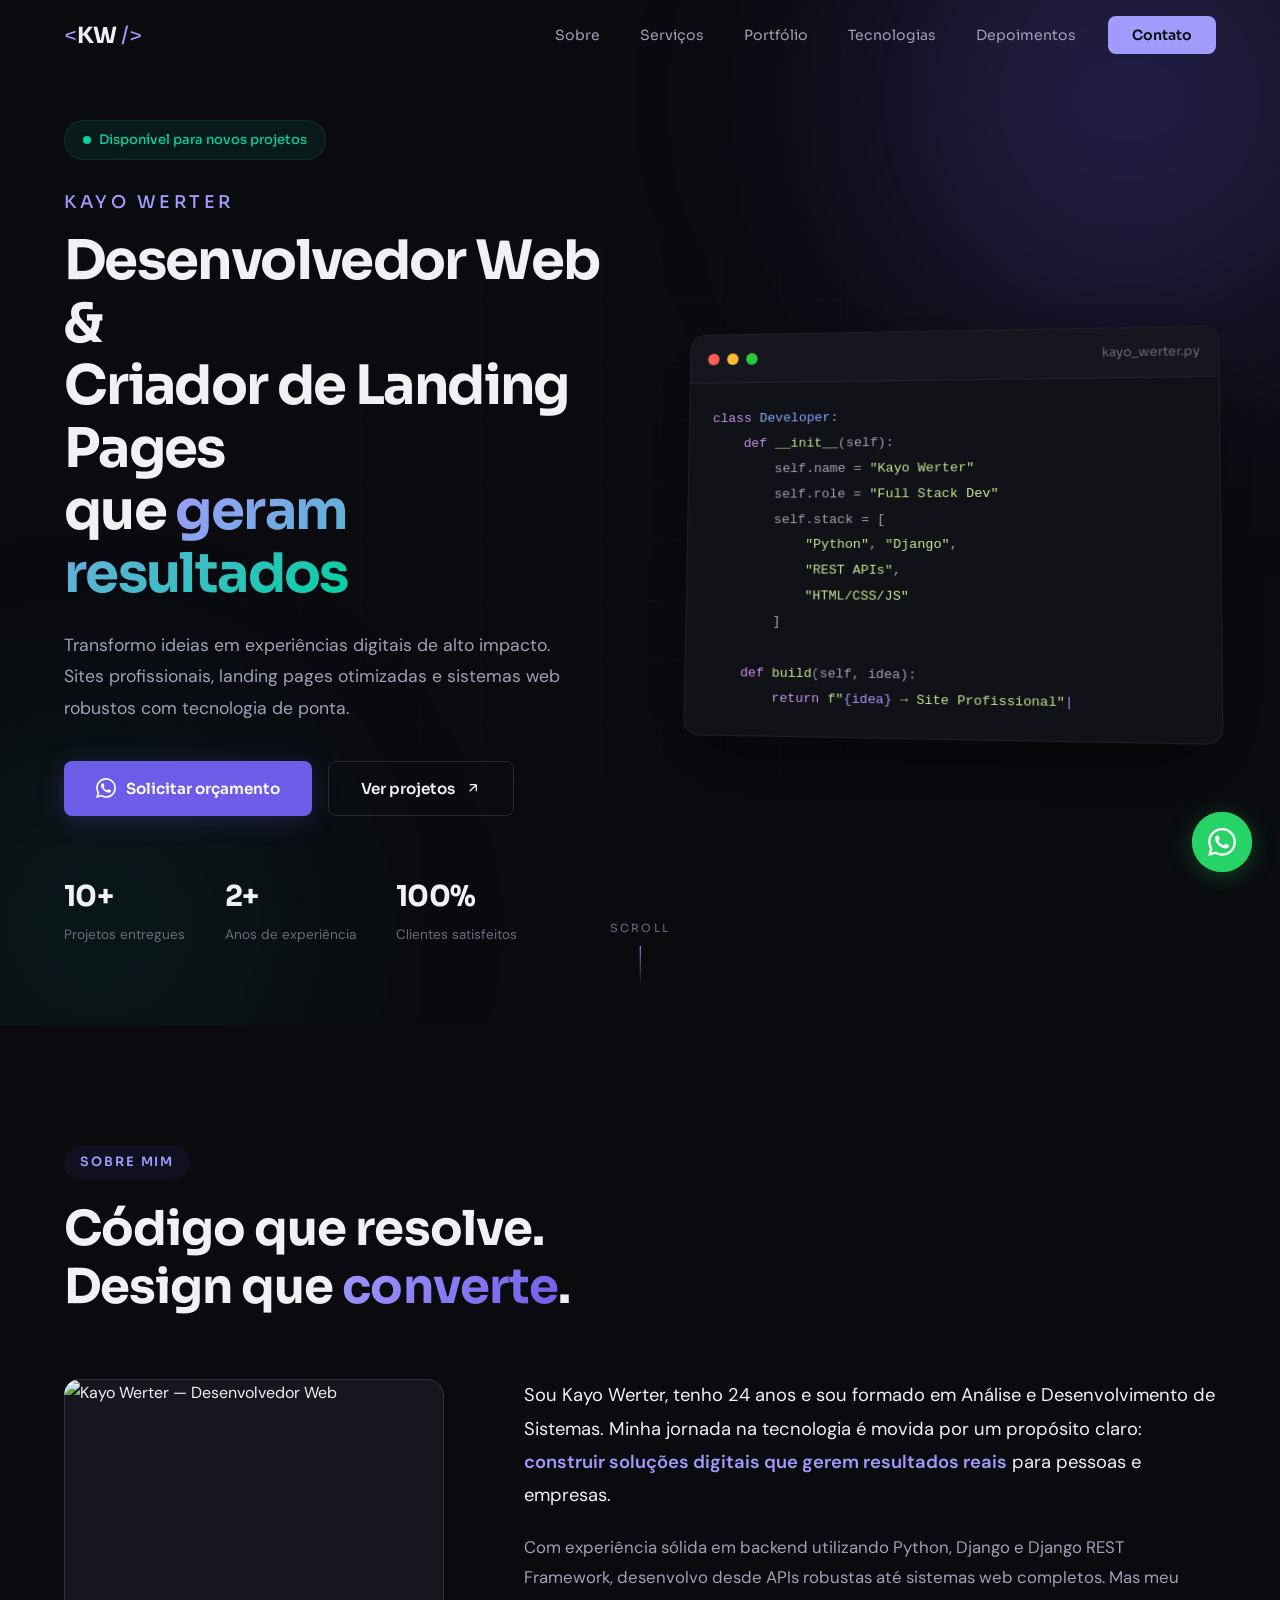
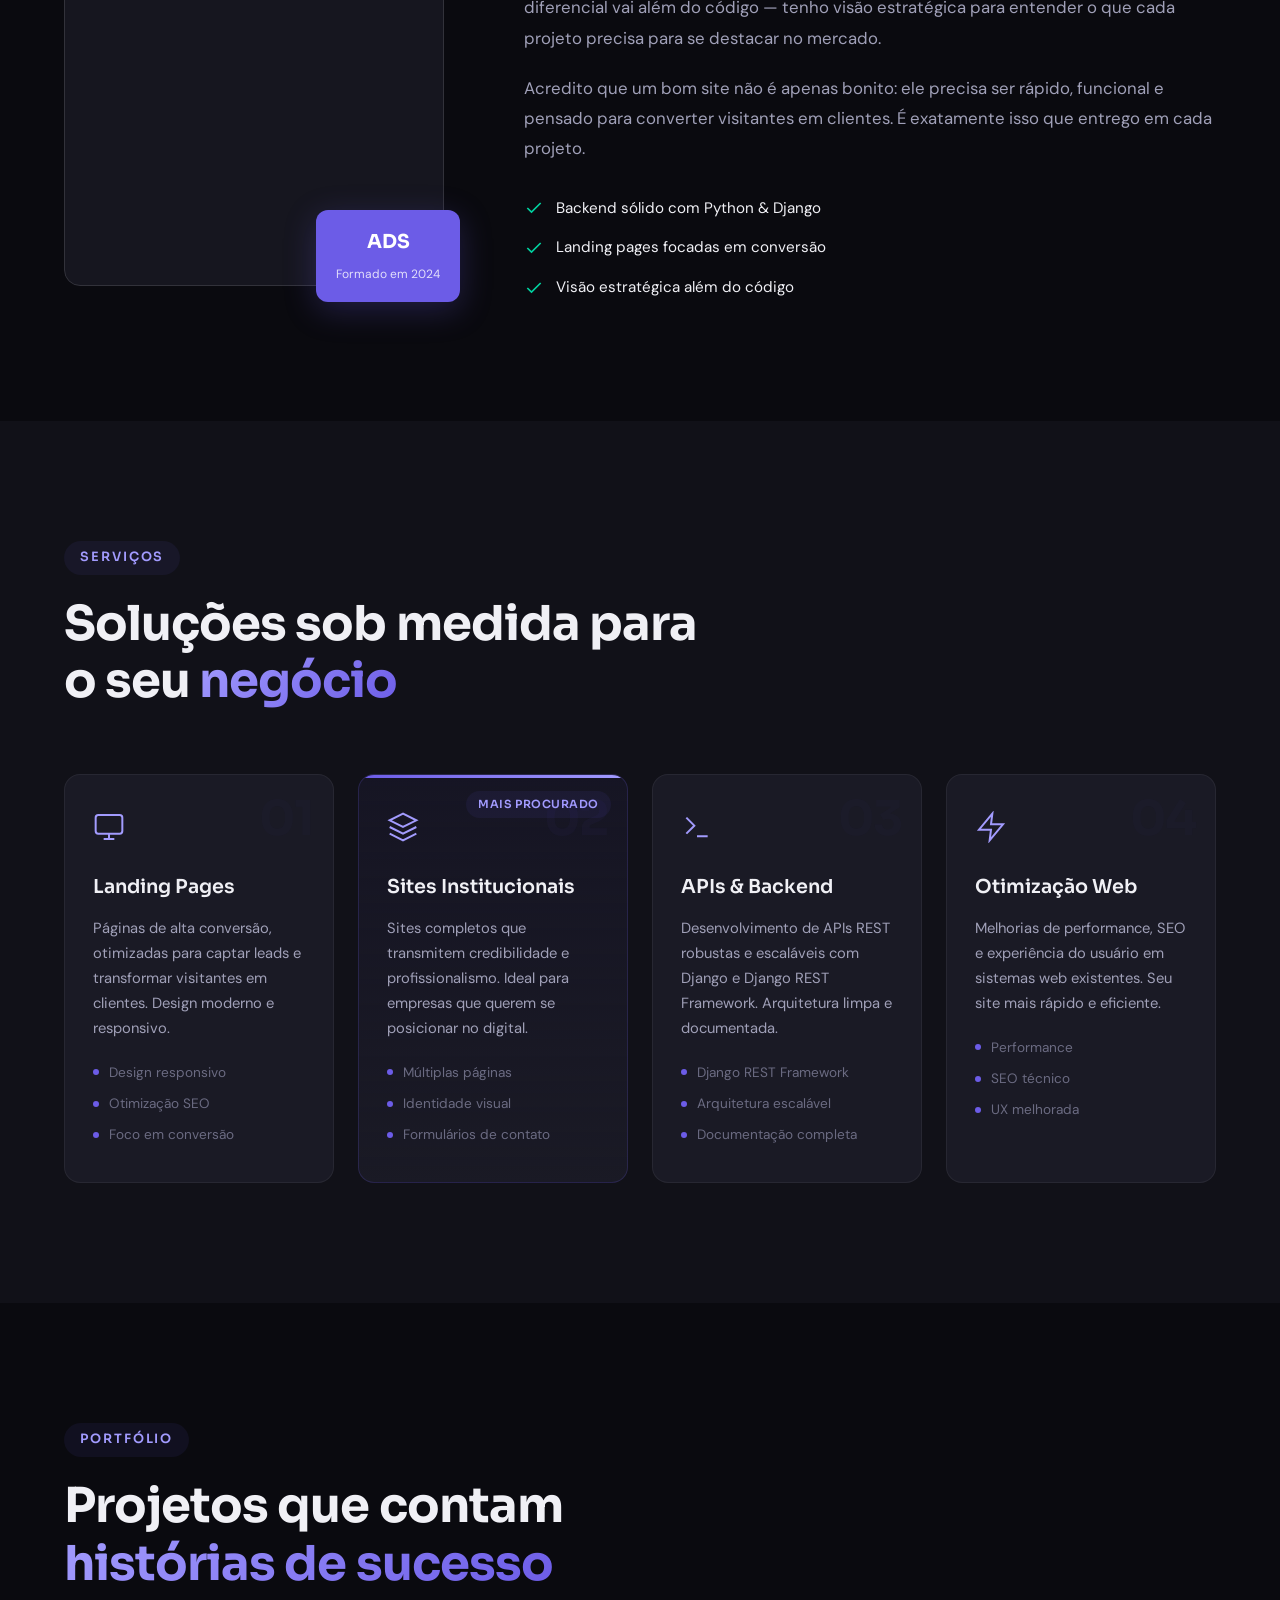
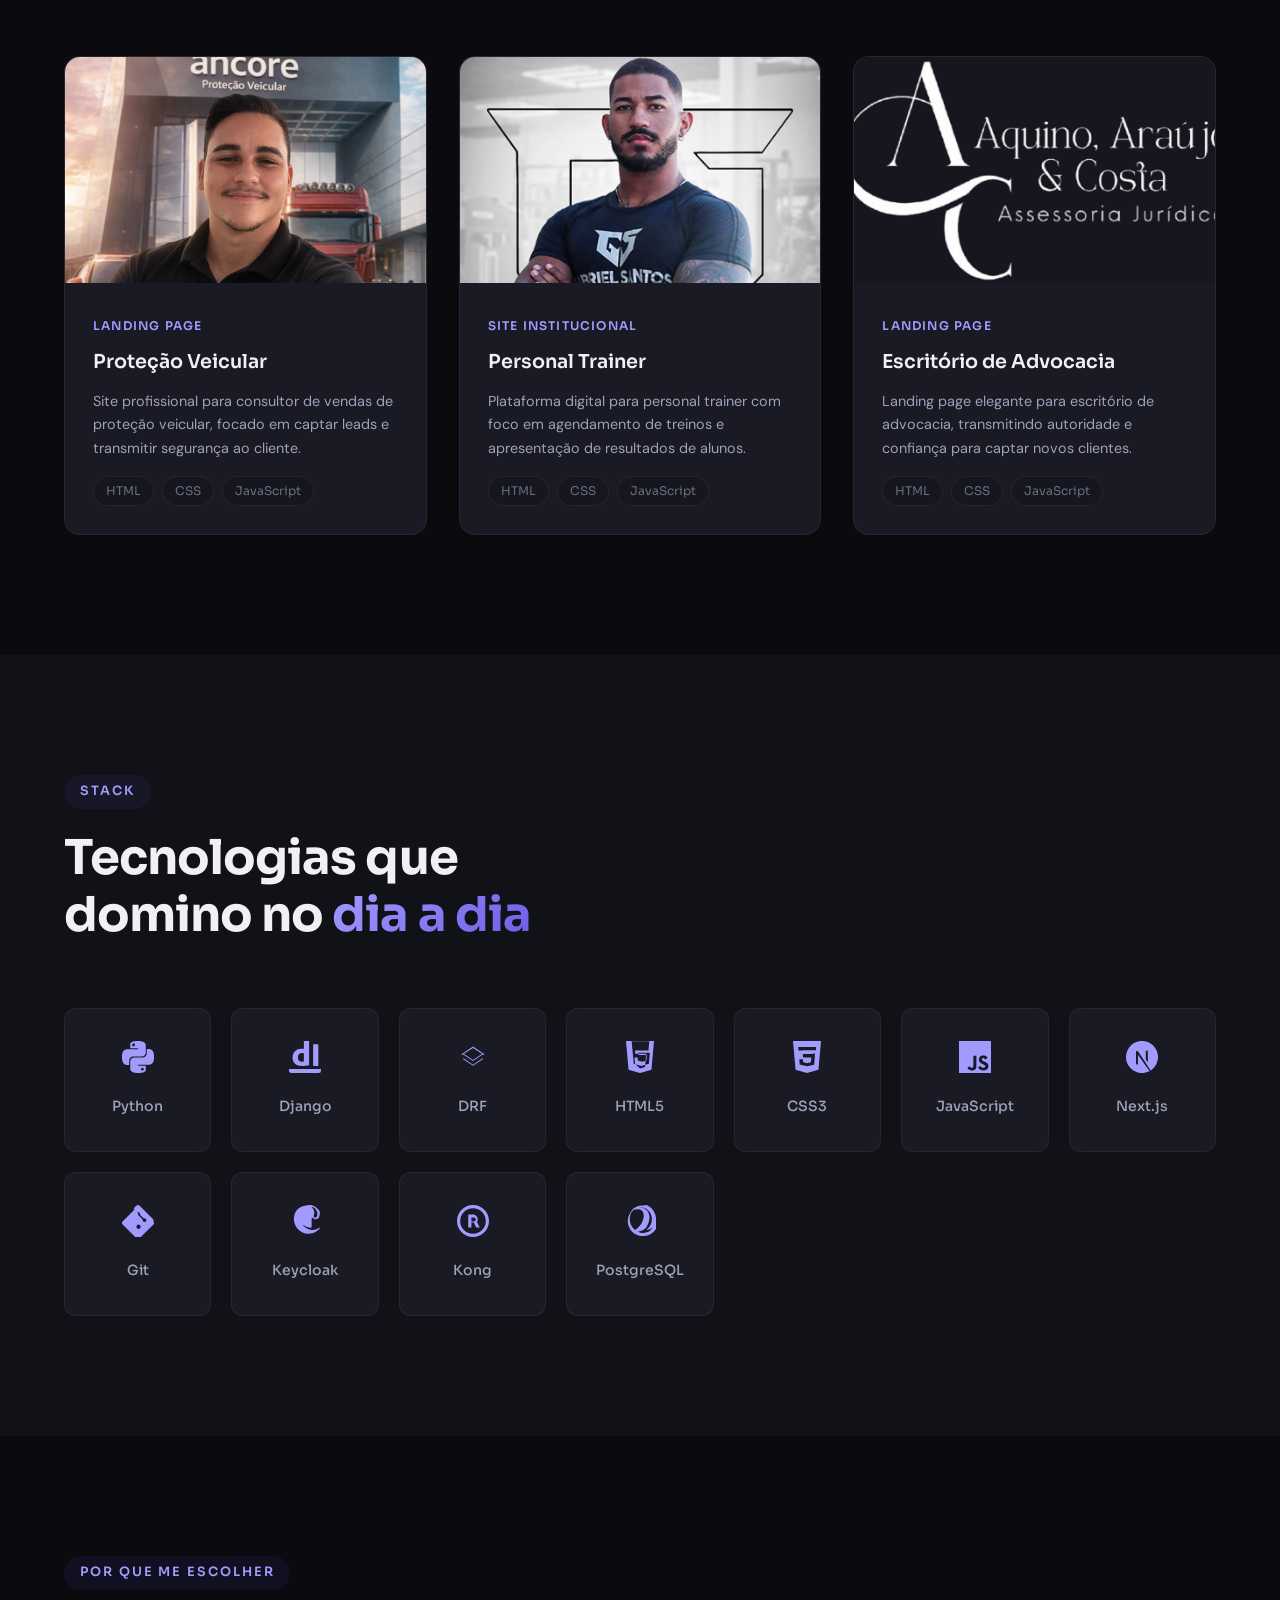
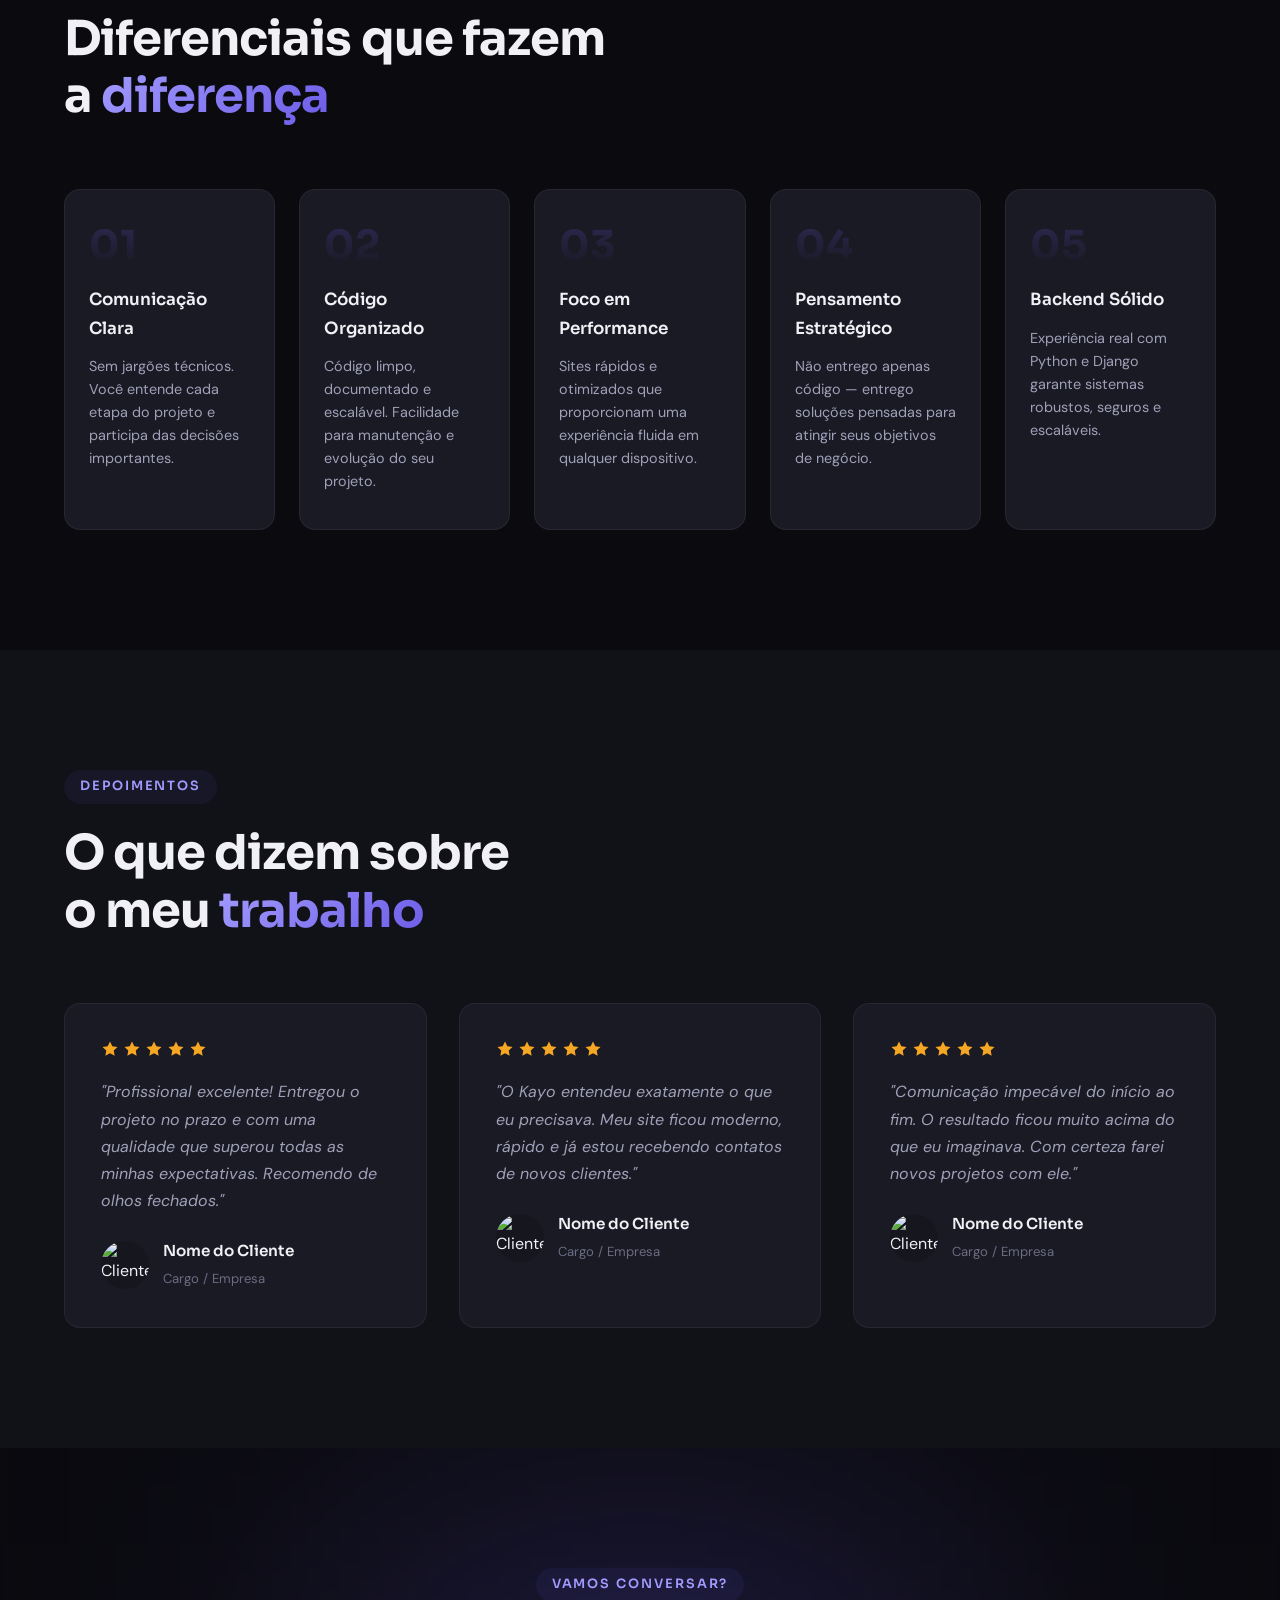
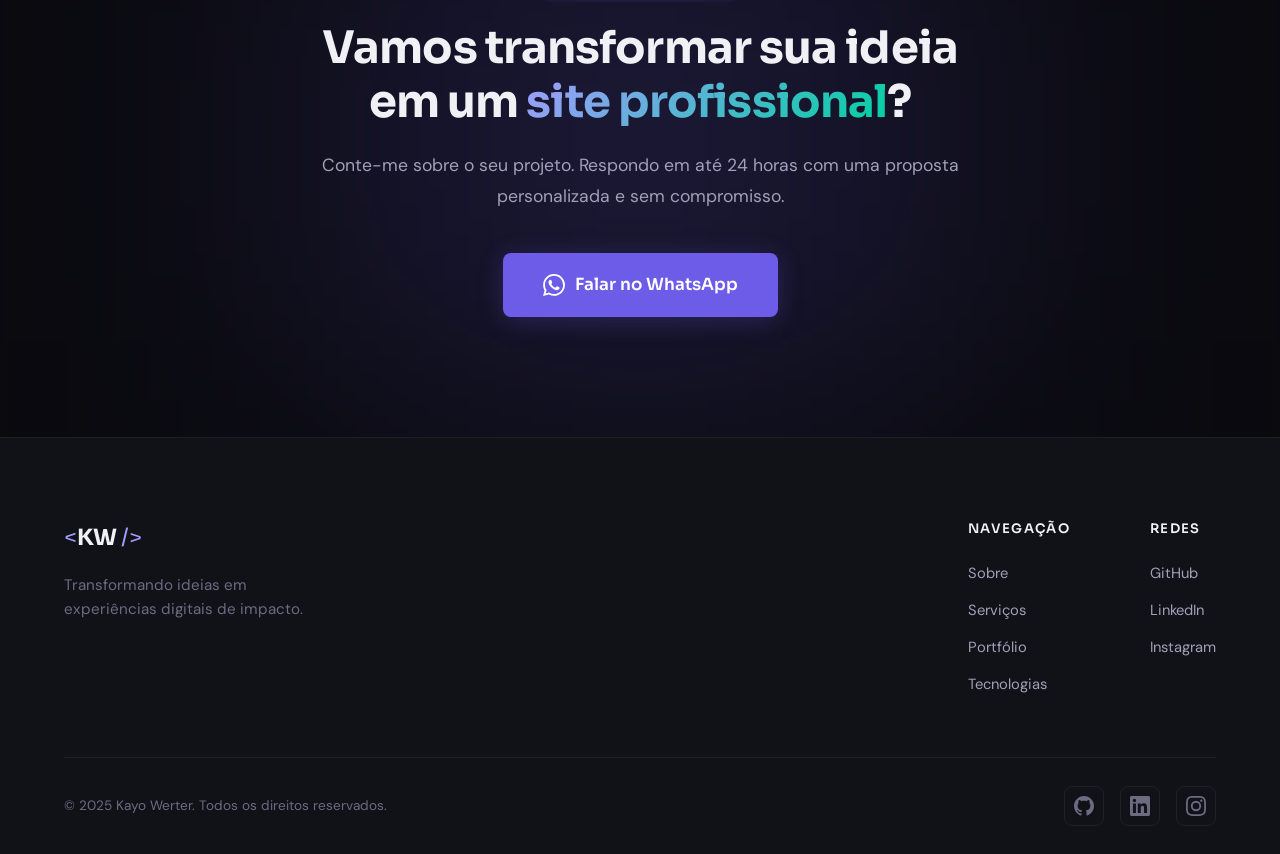
==== commit efc64c6d: "feat: fotos feedbacks" ====
--- a/site-kayo.html
+++ b/site-kayo.html
@@ -76,7 +76,7 @@
         </div>
         <div class="hero__stats reveal">
           <div class="hero__stat">
-            <span class="hero__stat-number">3+</span>
+            <span class="hero__stat-number">10+</span>
             <span class="hero__stat-label">Projetos entregues</span>
           </div>
           <div class="hero__stat">
@@ -262,7 +262,7 @@
       <div class="portfolio__grid">
         <article class="portfolio-card reveal">
           <div class="portfolio-card__image">
-            <img src="assets/images/projeto-protecao-veicular.jpg" alt="Site — Consultor de Proteção Veicular" loading="lazy">
+            <img src="assets/images/projeto-protecao-veicular.png" alt="Site — Consultor de Proteção Veicular" loading="lazy">
             <div class="portfolio-card__overlay">
               <a href="https://nivaldo-consultor.github.io/consultor-ancore/" class="btn btn--small" target="_blank" rel="noopener noreferrer">
                 Ver projeto
@@ -286,7 +286,7 @@
         </article>
         <article class="portfolio-card reveal">
           <div class="portfolio-card__image">
-            <img src="assets/images/projeto-personal-trainer.jpg" alt="Site — Personal Trainer" loading="lazy">
+            <img src="assets/images/projeto-personal-trainer.png" alt="Site — Personal Trainer" loading="lazy">
             <div class="portfolio-card__overlay">
               <a href="https://gabrielpersonalsite-tech.github.io/GS-Team" class="btn btn--small" target="_blank" rel="noopener noreferrer">
                 Ver projeto
@@ -304,13 +304,13 @@
             <div class="portfolio-card__tags">
               <span>HTML</span>
               <span>CSS</span>
-              <span>Django</span>
+              <span>JavaScript</span>
             </div>
           </div>
         </article>
         <article class="portfolio-card reveal">
           <div class="portfolio-card__image">
-            <img src="assets/images/projeto-advocacia.jpg" alt="Landing Page — Escritório de Advocacia" loading="lazy">
+            <img src="assets/images/projeto-advocacia.png" alt="Landing Page — Escritório de Advocacia" loading="lazy">
             <div class="portfolio-card__overlay">
               <a href="https://aacassessoriajuridica-tech.github.io/portifolio/" class="btn btn--small" target="_blank" rel="noopener noreferrer">
                 Ver projeto
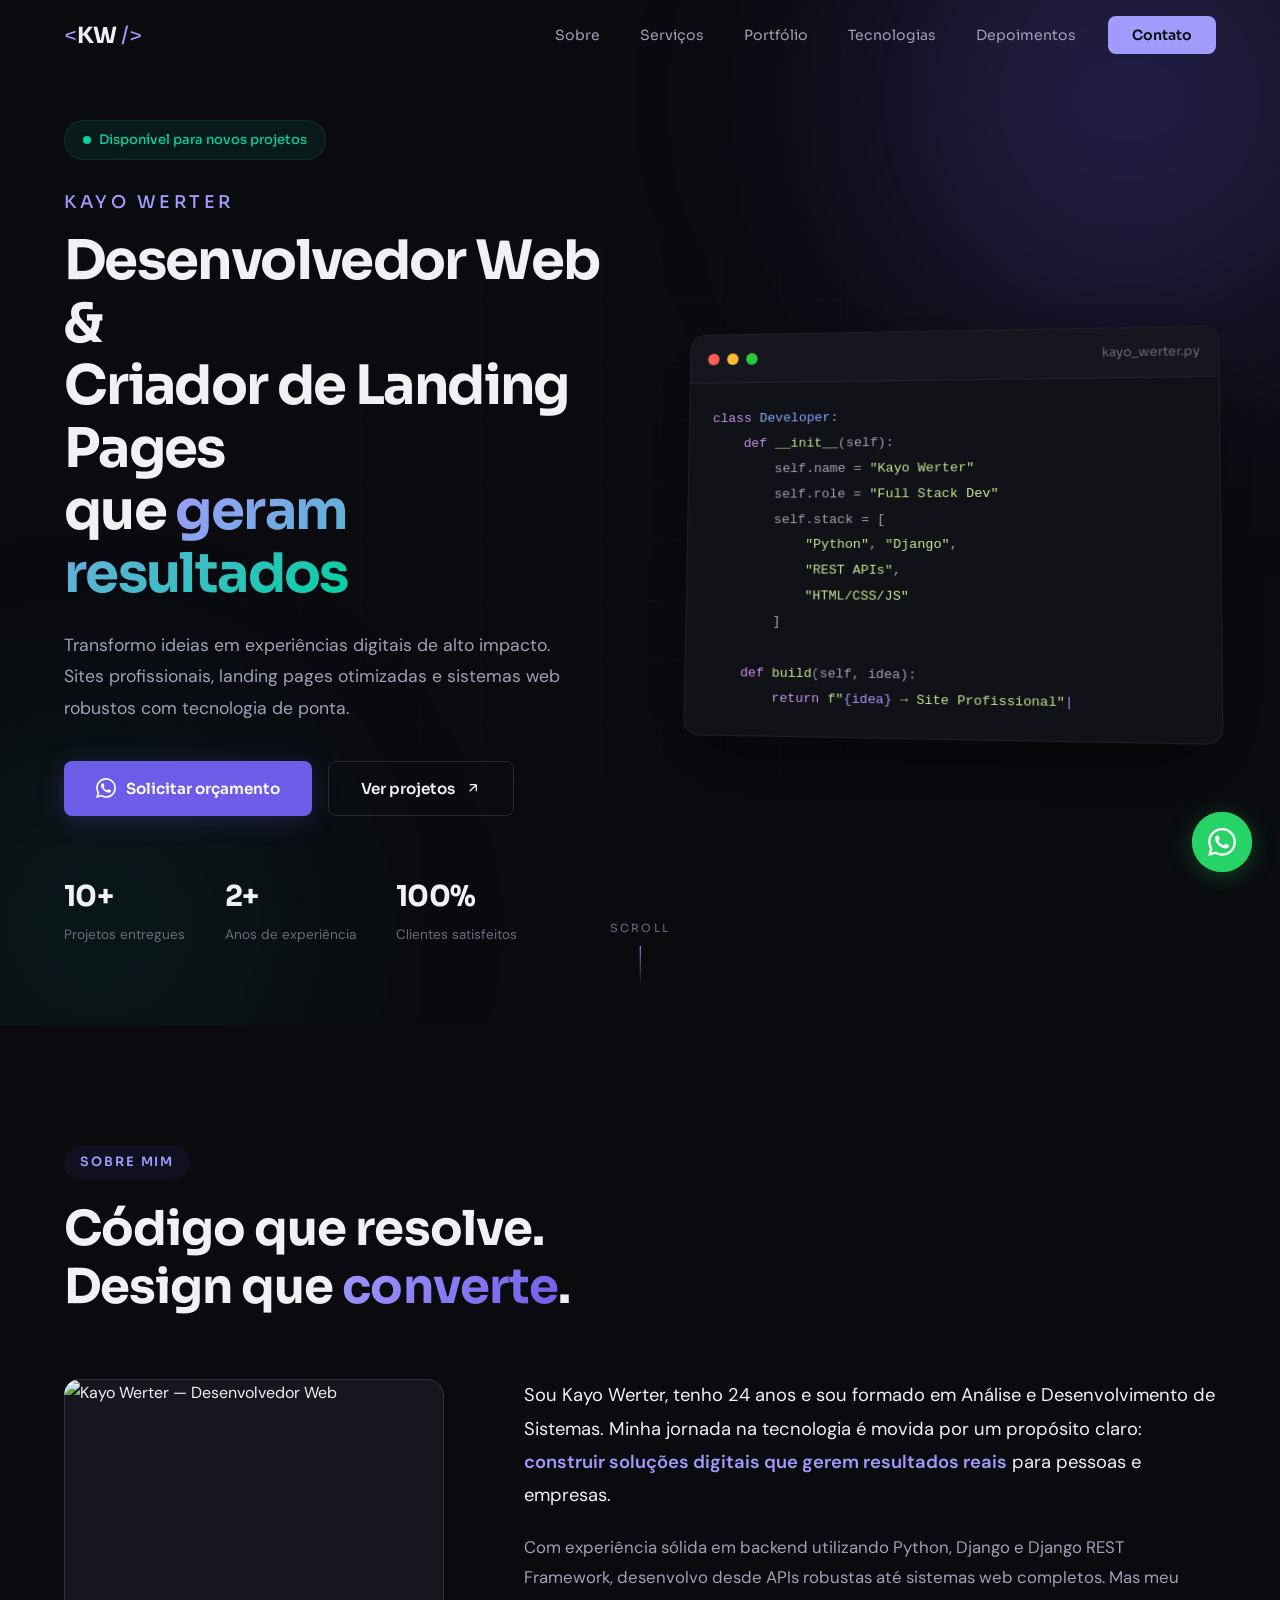
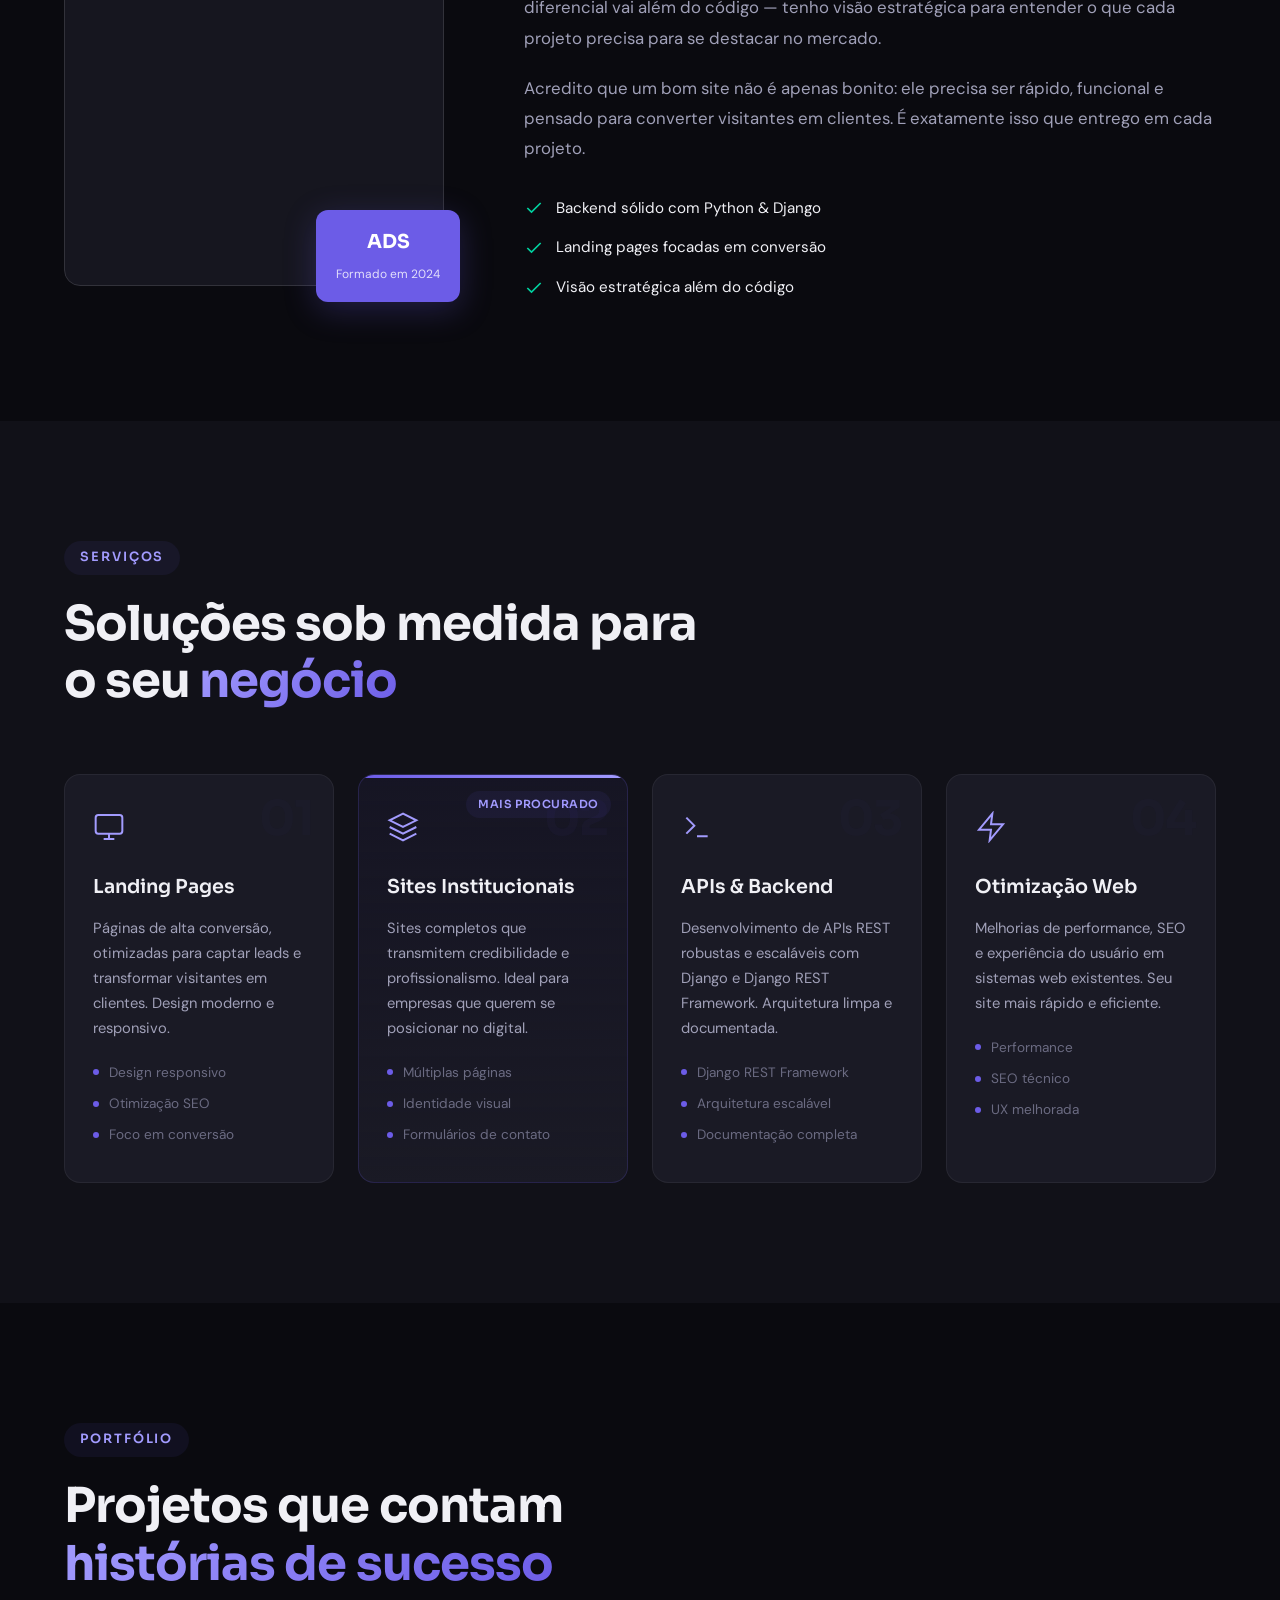
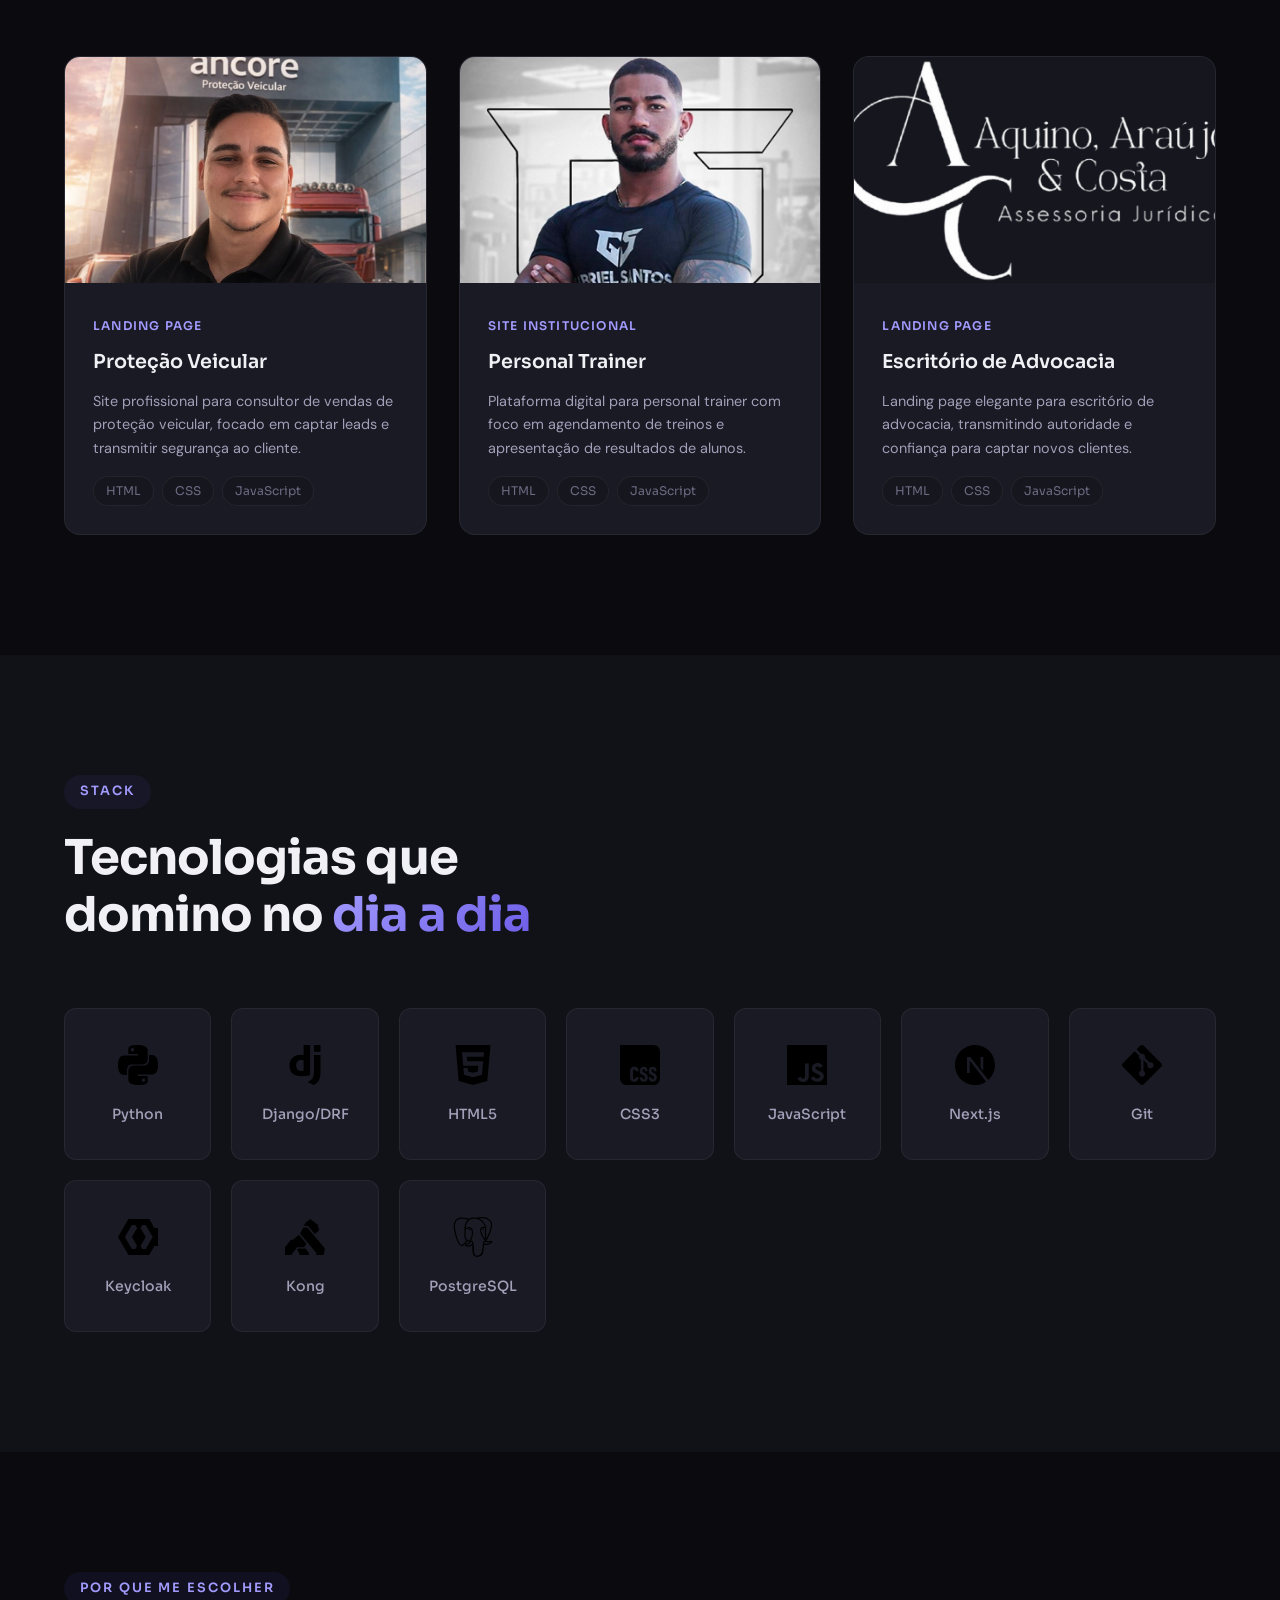
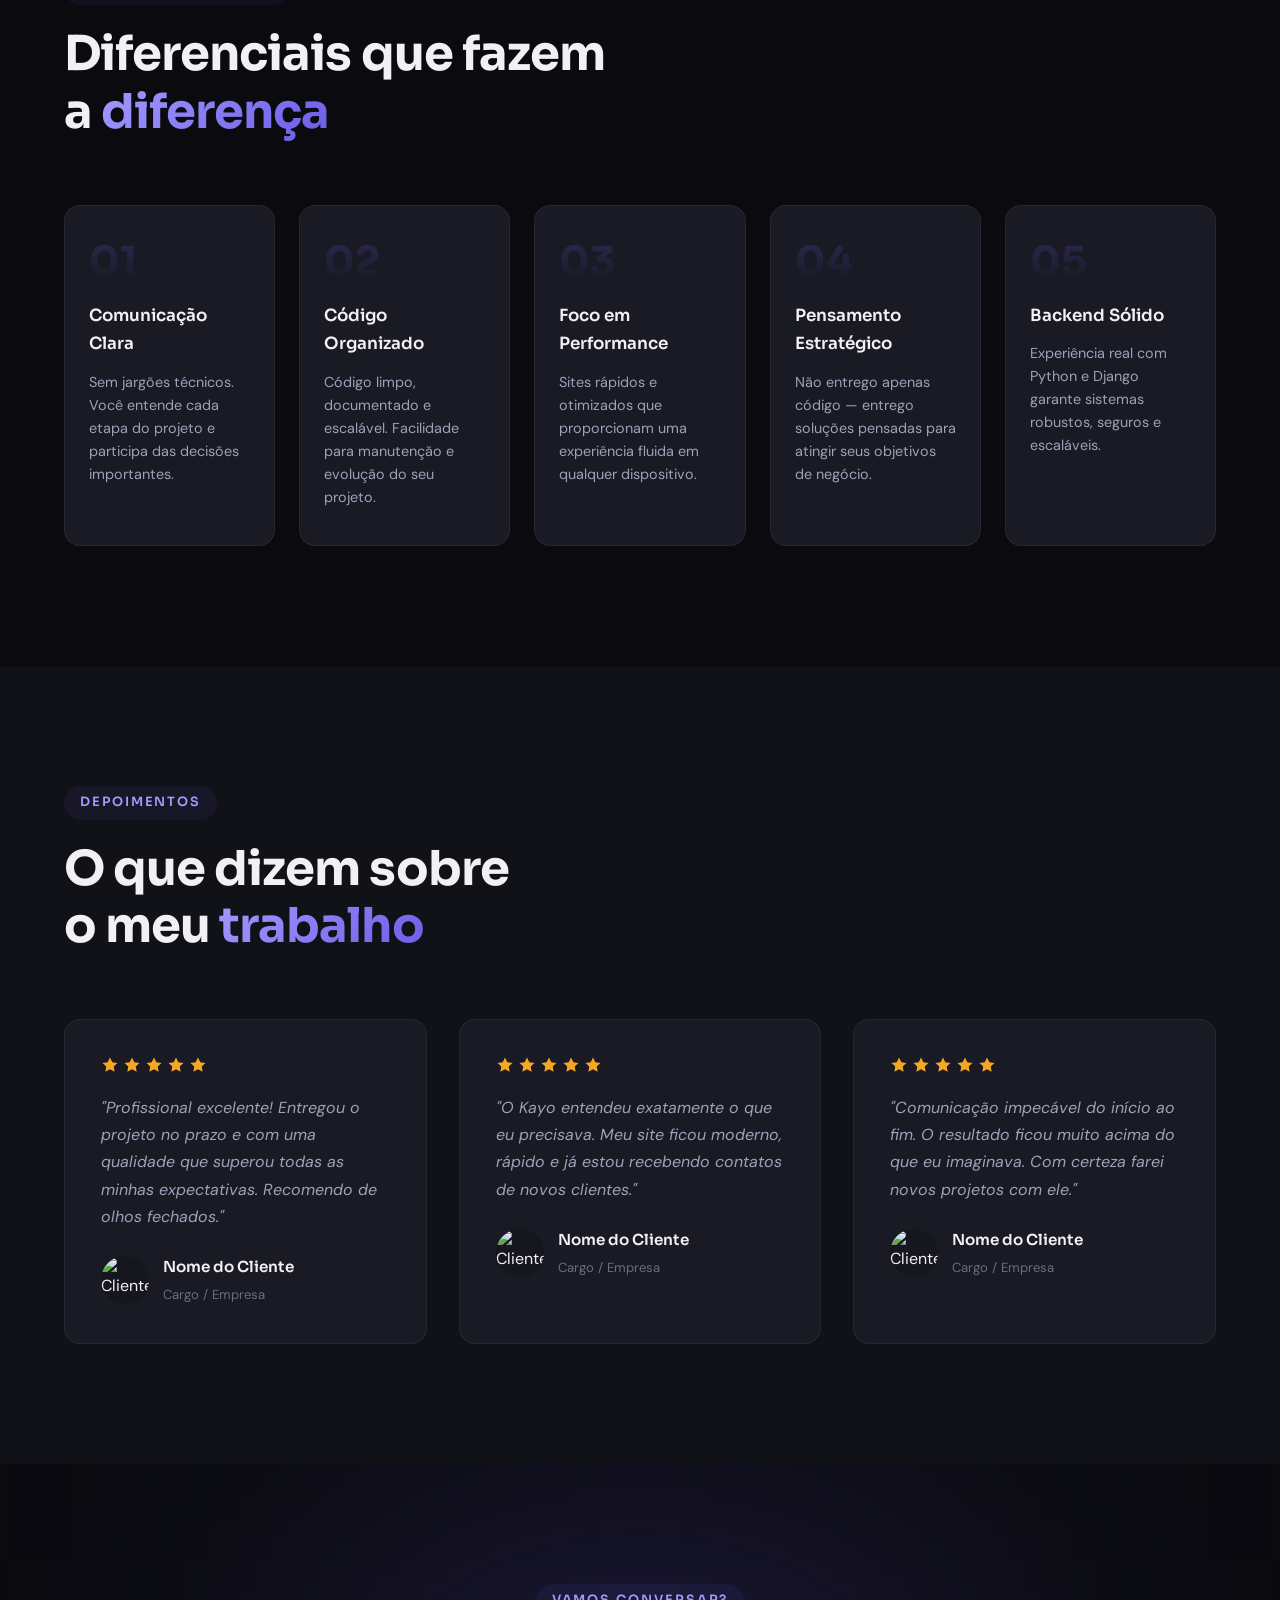
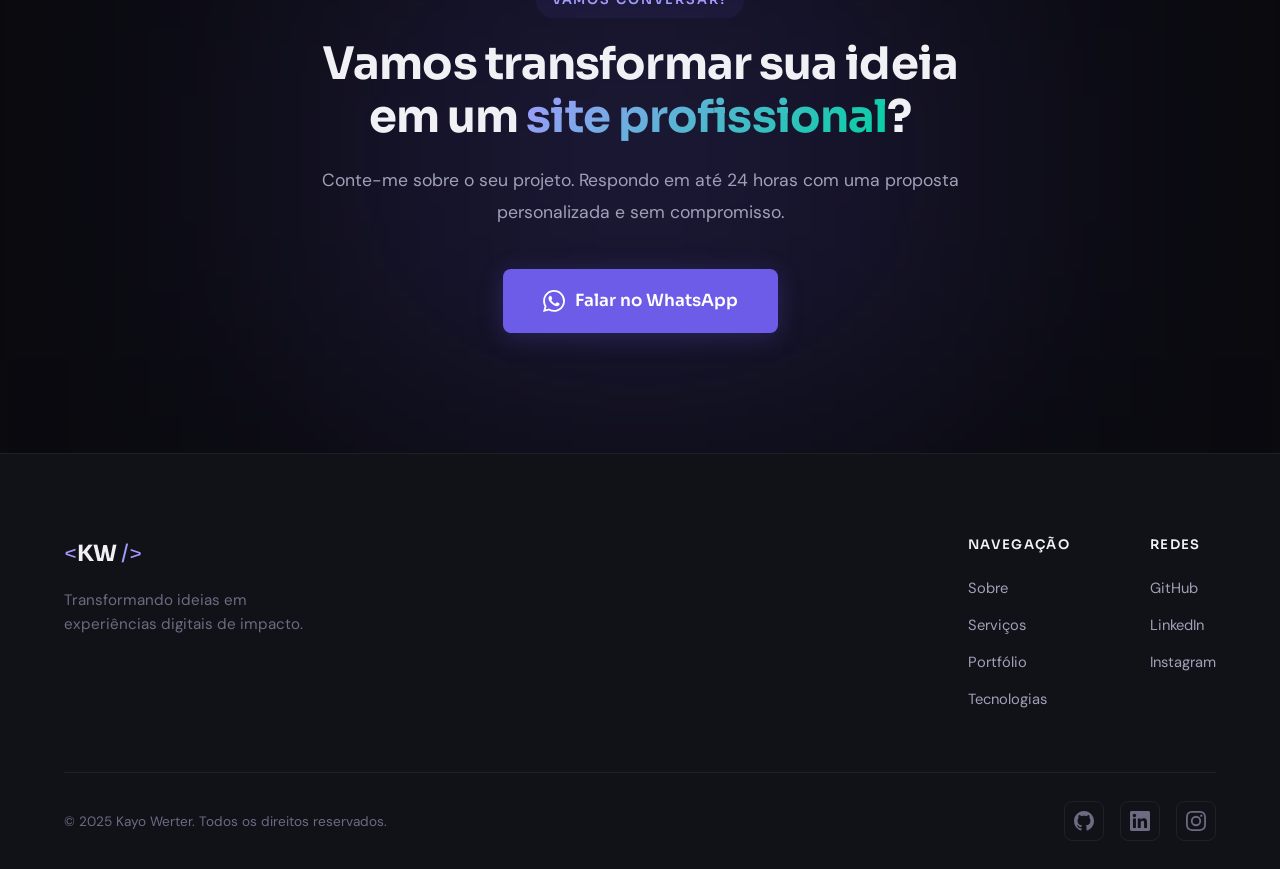
==== commit b5f71307: "feat: svg's das stacks" ====
--- a/site-kayo.html
+++ b/site-kayo.html
@@ -336,7 +336,7 @@
     </div>
   </section>
 
-  <!-- Tecnologias -->
+ <!-- Tecnologias -->
   <section class="tecnologias" id="tecnologias">
     <div class="container">
       <div class="section__header reveal">
@@ -344,69 +344,69 @@
         <h2 class="section__title">Tecnologias que<br>domino no <em>dia a dia</em></h2>
       </div>
       <div class="tecnologias__grid reveal">
-        <div class="tech-item">
-          <div class="tech-item__icon">
-            <svg viewBox="0 0 24 24" width="32" height="32" fill="currentColor"><path d="M14.25.18l.9.2.73.26.59.3.45.32.34.34.25.34.16.33.1.3.04.26.02.2-.01.13V8.5l-.05.63-.13.55-.21.46-.26.38-.3.31-.33.25-.35.19-.35.14-.33.1-.3.07-.26.04-.21.02H8.77l-.69.05-.59.14-.5.22-.41.27-.33.32-.27.35-.2.36-.15.37-.1.35-.07.32-.04.27-.02.21v3.06H3.17l-.21-.03-.28-.07-.32-.12-.35-.18-.36-.26-.36-.36-.35-.46-.32-.59-.28-.73-.21-.88-.14-1.05-.05-1.23.06-1.22.16-1.04.24-.87.32-.71.36-.57.4-.44.42-.33.42-.24.4-.16.36-.1.32-.05.24-.01h.16l.06.01h8.16v-.83H6.18l-.01-2.75-.02-.37.05-.34.11-.31.17-.28.25-.26.31-.23.38-.2.44-.18.51-.15.58-.12.64-.1.71-.06.77-.04.84-.02 1.27.05zm-6.3 1.98l-.23.33-.08.41.08.41.23.34.33.22.41.09.41-.09.33-.22.23-.34.08-.41-.08-.41-.23-.33-.33-.22-.41-.09-.41.09zm13.09 3.95l.28.06.32.12.35.18.36.27.36.35.35.47.32.59.28.73.21.88.14 1.04.05 1.23-.06 1.23-.16 1.04-.24.86-.32.71-.36.57-.4.45-.42.33-.42.24-.4.16-.36.09-.32.05-.24.02-.16-.01h-8.22v.82h5.84l.01 2.76.02.36-.05.34-.11.31-.17.29-.25.25-.31.24-.38.2-.44.17-.51.15-.58.13-.64.09-.71.07-.77.04-.84.01-1.27-.04-1.07-.14-.9-.2-.73-.25-.59-.3-.45-.33-.34-.34-.25-.34-.16-.33-.1-.3-.04-.25-.02-.2.01-.13v-5.34l.05-.64.13-.54.21-.46.26-.38.3-.32.33-.24.35-.2.35-.14.33-.1.3-.06.26-.04.21-.02.13-.01h5.84l.69-.05.59-.14.5-.21.41-.28.33-.32.27-.35.2-.36.15-.36.1-.35.07-.32.04-.28.02-.21V6.07h2.09l.14.01zm-6.47 14.25l-.23.33-.08.41.08.41.23.33.33.23.41.08.41-.08.33-.23.23-.33.08-.41-.08-.41-.23-.33-.33-.23-.41-.08-.41.08z"/></svg>
+        <!-- 
+          INSTRUÇÕES: Coloque os ícones das tecnologias na pasta assets/images/tech/
+          Formatos aceitos: .png, .svg, .webp
+          Tamanho recomendado: 48x48px ou 64x64px
+          Baixe ícones em: https://simpleicons.org ou https://devicons.dev
+        -->
+        <div class="tech-item">
+          <div class="tech-item__icon">
+            <img src="assets/images/tech/python.svg" alt="Python" width="40" height="40">
           </div>
           <span class="tech-item__name">Python</span>
         </div>
         <div class="tech-item">
           <div class="tech-item__icon">
-            <svg viewBox="0 0 24 24" width="32" height="32" fill="currentColor"><path d="M11.146 0h3.924v18.166c-2.013.382-3.491.535-5.096.535-4.791 0-7.288-2.166-7.288-6.32 0-4.002 2.65-6.6 6.753-6.6.637 0 1.121.05 1.707.203zm0 9.143a3.894 3.894 0 00-1.325-.204c-1.988 0-3.134 1.223-3.134 3.365 0 2.09 1.096 3.236 3.109 3.236.433 0 .79-.025 1.35-.102zm6.934-6.789h3.924V18.67h-3.924zM22.308 24H1.692C.757 24 0 23.245 0 22.308V21h24v1.308A1.693 1.693 0 0122.308 24z"/></svg>
-          </div>
-          <span class="tech-item__name">Django</span>
-        </div>
-        <div class="tech-item">
-          <div class="tech-item__icon">
-            <svg viewBox="0 0 24 24" width="32" height="32" fill="currentColor"><path d="M3.32 9.86L12 4.15l8.68 5.71-.44.68L12 5.29 3.76 10.54zM12 18.54l-7.59-5 .43-.68L12 17.72l7.16-4.86.43.68zm0-3.56l-7.59-5 .43-.68L12 14.16l7.16-4.86.43.68z"/></svg>
-          </div>
-          <span class="tech-item__name">DRF</span>
-        </div>
-        <div class="tech-item">
-          <div class="tech-item__icon">
-            <svg viewBox="0 0 24 24" width="32" height="32" fill="currentColor"><path d="M1.5 0h21l-1.91 21.563L11.977 24l-8.564-2.438L1.5 0zm7.031 9.75l-.232-2.718 10.059.003.071-.757.541-6.03H5.745l.156 1.808 1.399 15.07 5.681 1.577.044-.013v-.004l5.598-1.575.751-8.358h-8.61l.144 1.783h6.272l-.383 4.17-3.2.892-.001.001-3.2-.892-.214-2.277H7.853l.415 4.68L12 20.597l3.756-1.063.909-10.034H8.531z"/></svg>
+            <img src="assets/images/tech/django.svg" alt="Django" width="40" height="40">
+          </div>
+          <span class="tech-item__name">Django/DRF</span>
+        </div>
+        <div class="tech-item">
+          <div class="tech-item__icon">
+            <img src="assets/images/tech/html5.svg" alt="HTML5" width="40" height="40">
           </div>
           <span class="tech-item__name">HTML5</span>
         </div>
         <div class="tech-item">
           <div class="tech-item__icon">
-            <svg viewBox="0 0 24 24" width="32" height="32" fill="currentColor"><path d="M1.5 0h21l-1.91 21.563L11.977 24l-8.565-2.438L1.5 0zm17.09 4.413L5.41 4.41l.213 2.622 10.125.002-.255 2.716h-6.64l.24 2.573h6.182l-.366 3.523-2.91.804-2.956-.81-.188-2.11h-2.61l.29 3.855L12 19.002l5.355-1.12.726-9.468-.34 1.07H8.88l-.205-2.477 10.21-.004z"/></svg>
+            <img src="assets/images/tech/css.svg" alt="CSS3" width="40" height="40">
           </div>
           <span class="tech-item__name">CSS3</span>
         </div>
         <div class="tech-item">
           <div class="tech-item__icon">
-            <svg viewBox="0 0 24 24" width="32" height="32" fill="currentColor"><path d="M0 0h24v24H0V0zm22.034 18.276c-.175-1.095-.888-2.015-3.003-2.873-.736-.345-1.554-.585-1.797-1.14-.091-.33-.105-.51-.046-.705.15-.646.915-.84 1.515-.66.39.12.75.42.976.9 1.034-.676 1.034-.676 1.755-1.125-.27-.42-.405-.6-.586-.78-.63-.705-1.469-1.065-2.834-1.034l-.705.089c-.676.165-1.32.525-1.71 1.005-1.14 1.291-.811 3.541.569 4.471 1.365 1.02 3.361 1.244 3.616 2.205.24 1.17-.87 1.545-1.966 1.41-.811-.18-1.26-.586-1.755-1.336l-1.83 1.051c.21.48.45.689.81 1.109 1.74 1.756 6.09 1.666 6.871-1.004.029-.09.24-.705.074-1.65l.046.067zm-8.983-7.245h-2.248c0 1.938-.009 3.864-.009 5.805 0 1.232.063 2.363-.138 2.711-.33.689-1.18.601-1.566.48-.396-.196-.597-.466-.83-.855-.063-.105-.11-.196-.127-.196l-1.825 1.125c.305.63.75 1.172 1.324 1.517.855.51 2.004.675 3.207.405.783-.226 1.458-.691 1.811-1.411.51-.93.402-2.07.397-3.346.012-2.054 0-4.109 0-6.179l.004-.056z"/></svg>
+            <img src="assets/images/tech/javascript.svg" alt="JavaScript" width="40" height="40">
           </div>
           <span class="tech-item__name">JavaScript</span>
         </div>
         <div class="tech-item">
           <div class="tech-item__icon">
-            <svg viewBox="0 0 24 24" width="32" height="32" fill="currentColor"><path d="M11.572 0c-.176 0-.31.001-.358.007a19.76 19.76 0 01-.364.033C7.443.346 4.25 2.185 2.228 5.012a11.875 11.875 0 00-2.119 5.243c-.096.659-.108.854-.108 1.747s.012 1.089.108 1.748c.652 4.506 3.86 8.292 8.209 9.695.779.25 1.6.422 2.534.525.363.04 1.935.04 2.299 0 1.611-.178 2.977-.577 4.323-1.264.207-.106.247-.134.219-.158-.02-.013-.9-1.193-1.955-2.62l-1.919-2.592-2.404-3.558a338.739 338.739 0 00-2.422-3.556c-.009-.002-.018 1.579-.023 3.51-.007 3.38-.01 3.515-.052 3.595a.426.426 0 01-.206.214c-.075.037-.14.044-.495.044H7.81l-.108-.068a.438.438 0 01-.157-.171l-.05-.106.006-4.703.007-4.705.072-.092a.645.645 0 01.174-.143c.096-.047.134-.051.54-.051.478 0 .558.018.682.154.035.038 1.337 1.999 2.895 4.361a10760.433 10760.433 0 004.735 7.17l1.9 2.879.096-.063a12.317 12.317 0 002.466-2.163 11.944 11.944 0 002.824-6.134c.096-.66.108-.854.108-1.748 0-.893-.012-1.088-.108-1.747-.652-4.506-3.859-8.292-8.208-9.695a12.597 12.597 0 00-2.499-.523A33.119 33.119 0 0011.573 0zm4.069 7.217c.347 0 .408.005.486.047a.473.473 0 01.237.277c.018.06.023 1.365.018 4.304l-.006 4.218-.744-1.14-.746-1.14v-3.066c0-1.982.01-3.097.023-3.15a.478.478 0 01.233-.296c.096-.05.13-.054.5-.054z"/></svg>
+            <img src="assets/images/tech/nextjs.svg" alt="Next.js" width="40" height="40">
           </div>
           <span class="tech-item__name">Next.js</span>
         </div>
         <div class="tech-item">
           <div class="tech-item__icon">
-            <svg viewBox="0 0 24 24" width="32" height="32" fill="currentColor"><path d="M23.546 10.93L13.067.452c-.604-.603-1.582-.603-2.188 0L8.708 2.627l2.76 2.76a1.543 1.543 0 012.005 1.97l2.66 2.66a1.543 1.543 0 011.548 2.63 1.543 1.543 0 01-2.168-1.81l-2.48-2.48v6.53a1.544 1.544 0 01.81 2.028 1.544 1.544 0 11-.81-2.028V8.18a1.543 1.543 0 01-.838-2.025L9.43 3.396.452 12.374a1.547 1.547 0 000 2.188l10.48 10.48a1.547 1.547 0 002.186 0l10.43-10.43a1.547 1.547 0 000-2.187z"/></svg>
+            <img src="assets/images/tech/git.svg" alt="Git" width="40" height="40">
           </div>
           <span class="tech-item__name">Git</span>
         </div>
         <div class="tech-item">
           <div class="tech-item__icon">
-            <svg viewBox="0 0 24 24" width="32" height="32" fill="currentColor"><path d="M17.128 0a10.134 10.134 0 00-2.755.403l-.063.02A10.922 10.922 0 005.6 4.2c-2.87 4.176-2.538 9.734.8 13.52 2.09 2.37 5.063 3.77 8.2 3.86h.4c3.18 0 6.19-1.48 8.22-4.06.09-.12.08-.29-.02-.4a.3.3 0 00-.4-.05c-.14.08-.28.16-.42.23a8.58 8.58 0 01-4.86 1.39c-4.476-.13-8.236-3.58-8.75-8.03-.37-3.2 1.07-6.34 3.71-8.14a6.04 6.04 0 013.42-1.13c2.51-.07 4.63 1.61 5.24 4.03.25.97.2 1.98-.13 2.93a1.75 1.75 0 01-1.17 1.09 1.074 1.074 0 01-1.17-.53c-.18-.55-.08-1.13.09-1.7l.07-.29c.36-1.46.08-2.97-.78-4.16a4.16 4.16 0 00-3.64-1.75c-2.42.12-4.36 2.11-4.36 4.55 0 2.64 2.14 4.78 4.78 4.78 1 0 1.95-.32 2.74-.9.56.96 1.65 1.48 2.8 1.3a3.2 3.2 0 002.37-2.19c.46-1.3.52-2.71.17-4.06C21.23 1.8 18.08-.17 14.8.01c-.12 0-.23.01-.35.02h.02-.02a7.37 7.37 0 00-4.26 1.68 8.2 8.2 0 00-2.68 4.12 8.68 8.68 0 00.49 5.91 8.83 8.83 0 003.96 4.07c1.54.85 3.27 1.24 5 1.15z"/></svg>
+            <img src="assets/images/tech/keycloak.svg" alt="Keycloak" width="40" height="40">
           </div>
           <span class="tech-item__name">Keycloak</span>
         </div>
         <div class="tech-item">
           <div class="tech-item__icon">
-            <svg viewBox="0 0 24 24" width="32" height="32" fill="currentColor"><path d="M12 0C5.373 0 0 5.373 0 12s5.373 12 12 12 12-5.373 12-12S18.627 0 12 0zm0 2.4a9.6 9.6 0 110 19.2 9.6 9.6 0 010-19.2zM8.4 7.2v9.6h2.4v-3.6h1.8l1.8 3.6h2.7l-2.1-4.05A3.6 3.6 0 0012.6 7.2zm2.4 2.1h1.8a1.5 1.5 0 010 3H10.8z"/></svg>
+            <img src="assets/images/tech/kong.svg" alt="Kong" width="40" height="40">
           </div>
           <span class="tech-item__name">Kong</span>
         </div>
         <div class="tech-item">
           <div class="tech-item__icon">
-            <svg viewBox="0 0 24 24" width="32" height="32" fill="currentColor"><path d="M17.128 0a10.134 10.134 0 00-2.755.403l-.063.02A10.922 10.922 0 005.6 4.2c-.03.03-.05.06-.08.09l.34-.12C8.2 3.3 10.5 2.9 12.3 3.56c1.5.56 2.27 1.94 2.43 3.59.1.87.04 1.78-.13 2.69-.74 3.97-3.43 7.55-6.96 9.27a6.81 6.81 0 01-.84.36c1.63.56 3.44.68 5.17.23A8.61 8.61 0 0018 14.2c1.17-2.2 1.47-4.87.77-7.34C18.17 4.66 16.34 2.87 14 2.05c-1.06-.38-2.2-.55-3.32-.48.17-.02.34-.05.51-.06.49-.03.99 0 1.47.06C16.61 2.11 19.7 4.6 20.6 8.27c.5 2.01.38 4.18-.39 6.07a10.08 10.08 0 01-3.23 4.25l-.27.2c.95-.05 1.88-.3 2.74-.73.54-.27 1.04-.61 1.5-1 .21-.18.41-.37.59-.58l-.12.3c-.36.8-.87 1.53-1.5 2.13a7.04 7.04 0 01-3.37 1.79 9.6 9.6 0 01-3.49.21h-.01a12 12 0 01-1.23-.26c-3.67-1.08-6.47-4.12-7.26-7.87-.47-2.18-.27-4.5.6-6.55A10.93 10.93 0 019.5 1.81C8.58 2.2 7.72 2.72 6.94 3.37 4.66 5.23 3.2 7.95 2.91 10.9c-.15 1.52-.01 3.08.43 4.53a10.86 10.86 0 007.52 7.4c1.56.44 3.2.56 4.82.37 3.47-.4 6.62-2.38 8.42-5.33A11.04 11.04 0 0024 11.88 11.93 11.93 0 0017.13 0z"/></svg>
+            <img src="assets/images/tech/postgresql.svg" alt="PostgreSQL" width="40" height="40">
           </div>
           <span class="tech-item__name">PostgreSQL</span>
         </div>
--- a/css/styles.css
+++ b/css/styles.css
@@ -941,12 +941,24 @@
 }
 
 .tech-item__icon {
-  color: var(--accent-light);
-  transition: var(--transition);
-}
-
-.tech-item:hover .tech-item__icon {
-  color: var(--accent);
+  width: 48px;
+  height: 48px;
+  display: flex;
+  align-items: center;
+  justify-content: center;
+  transition: var(--transition);
+}
+
+.tech-item__icon img {
+  width: 40px;
+  height: 40px;
+  object-fit: contain;
+  filter: grayscale(30%) brightness(0.9);
+  transition: var(--transition);
+}
+
+.tech-item:hover .tech-item__icon img {
+  filter: grayscale(0%) brightness(1.1);
   transform: scale(1.1);
 }
 
@@ -1462,4 +1474,4 @@
   .servico-card__number {
     display: none;
   }
-}
+}
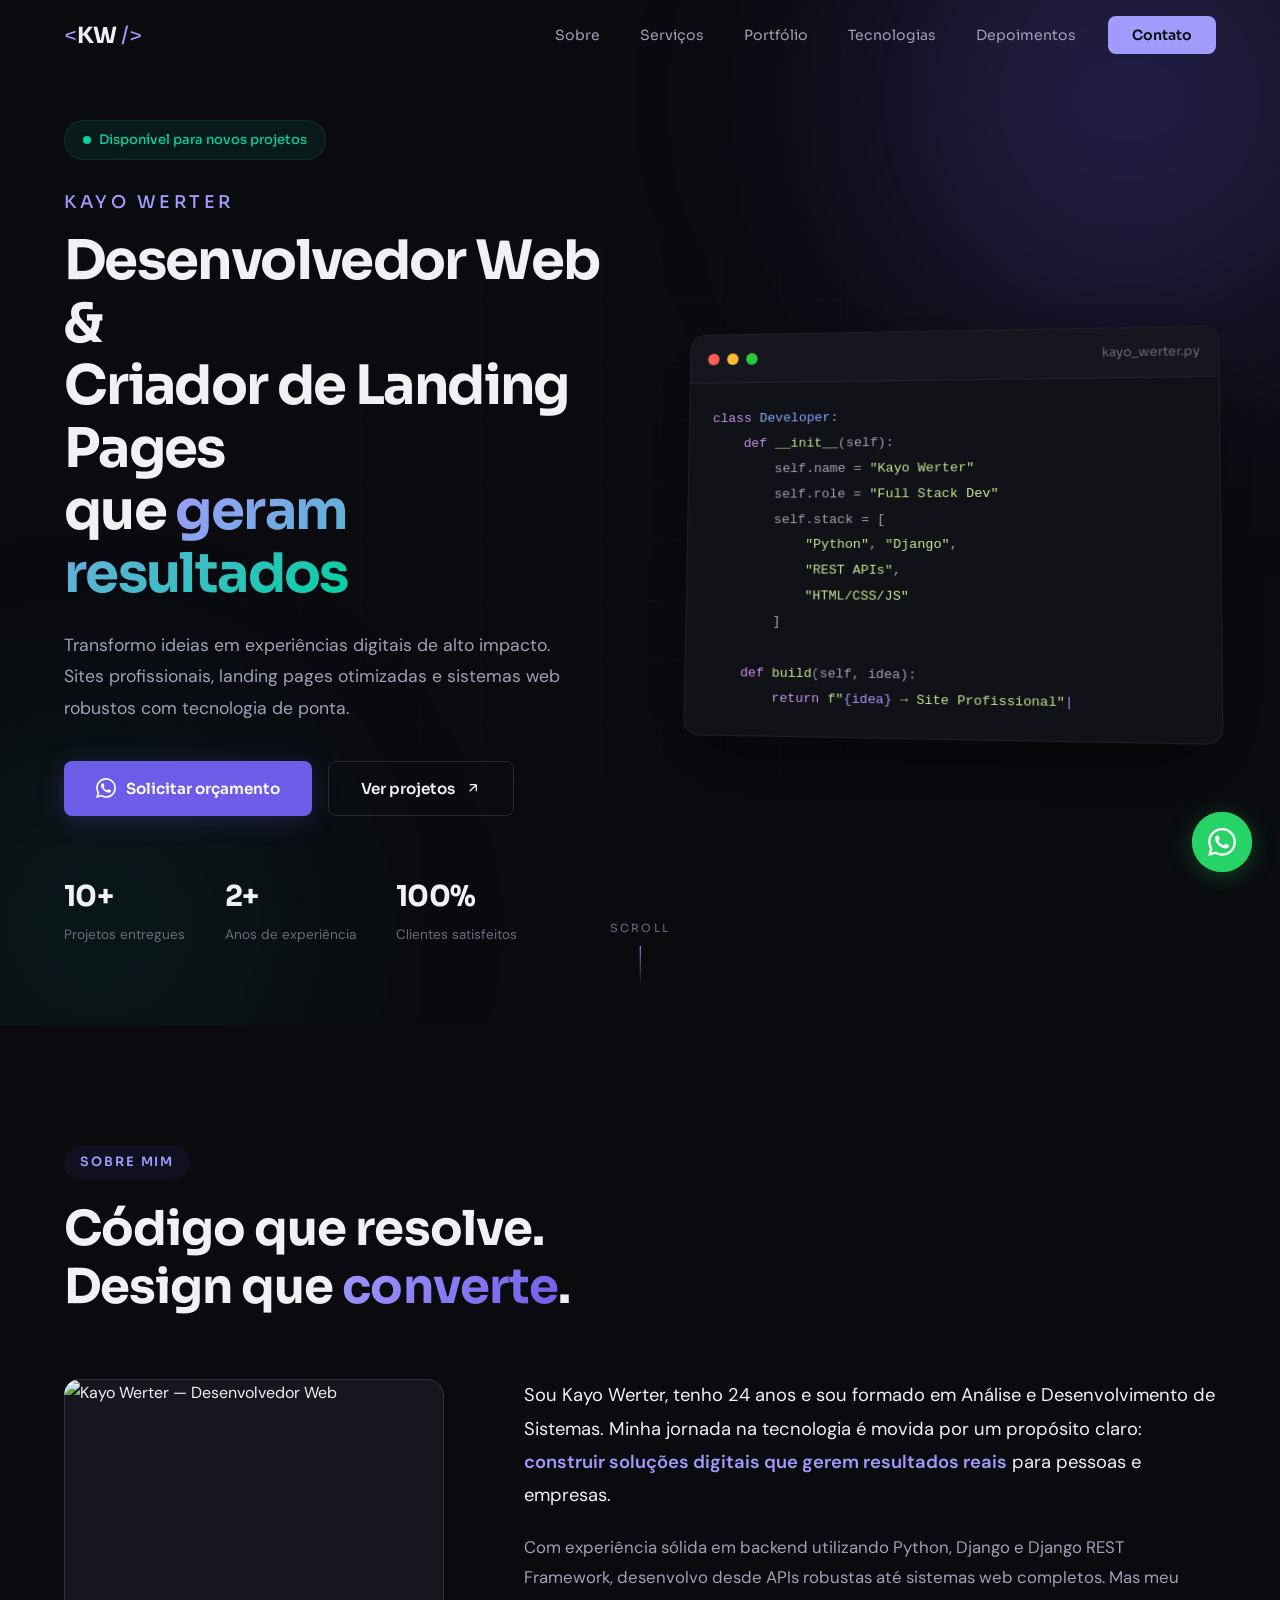
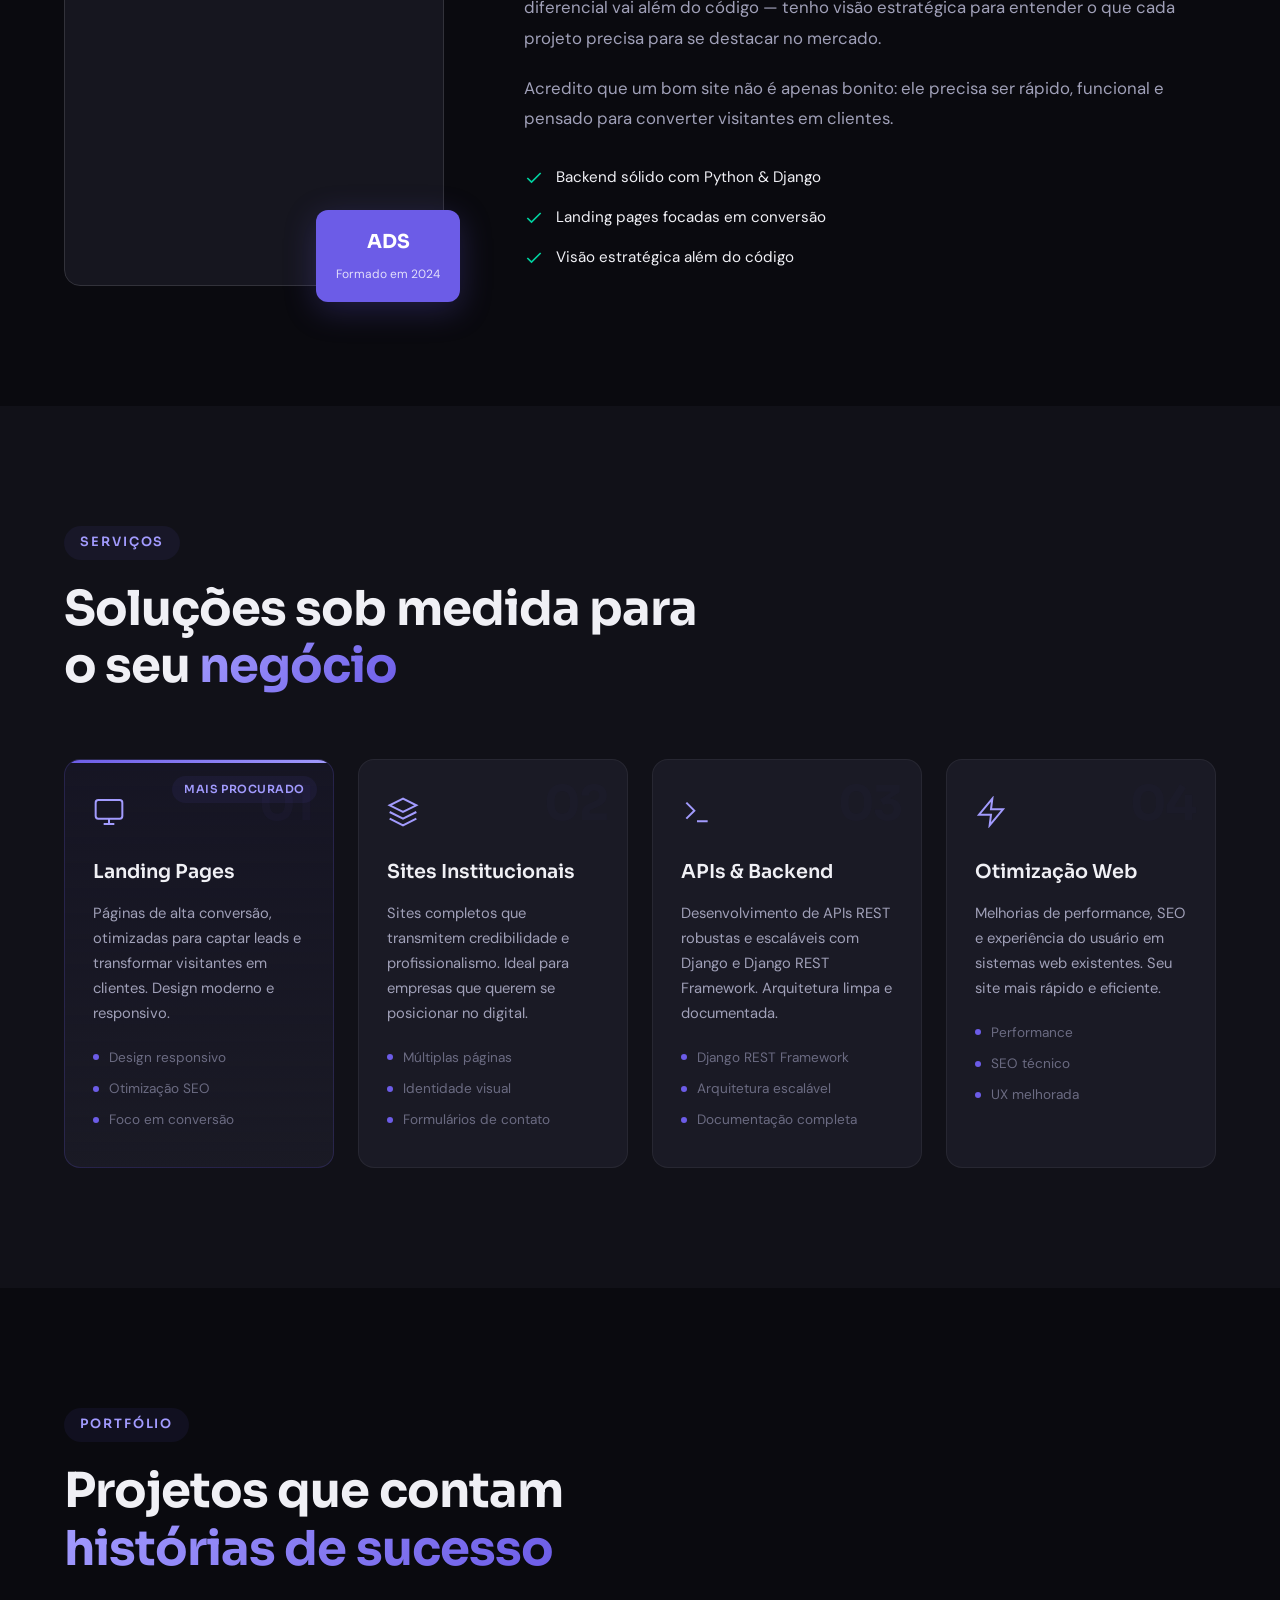
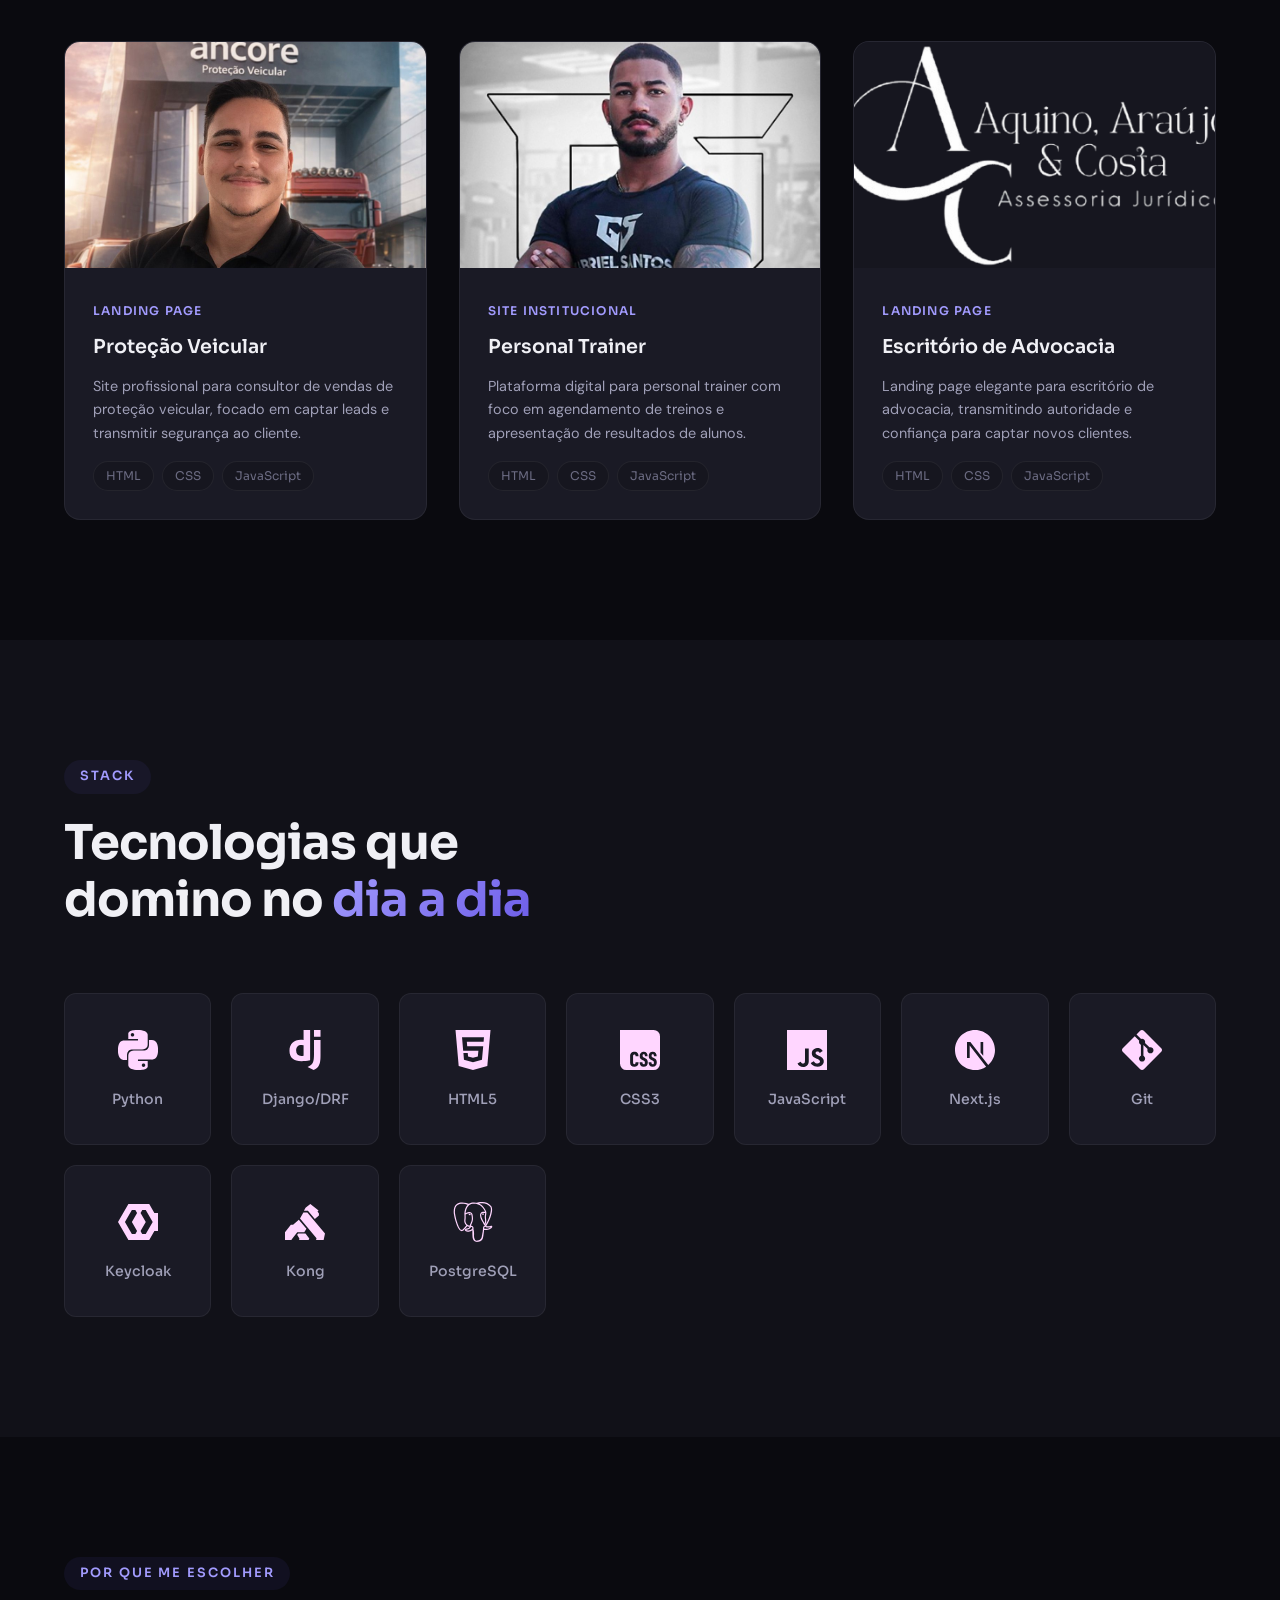
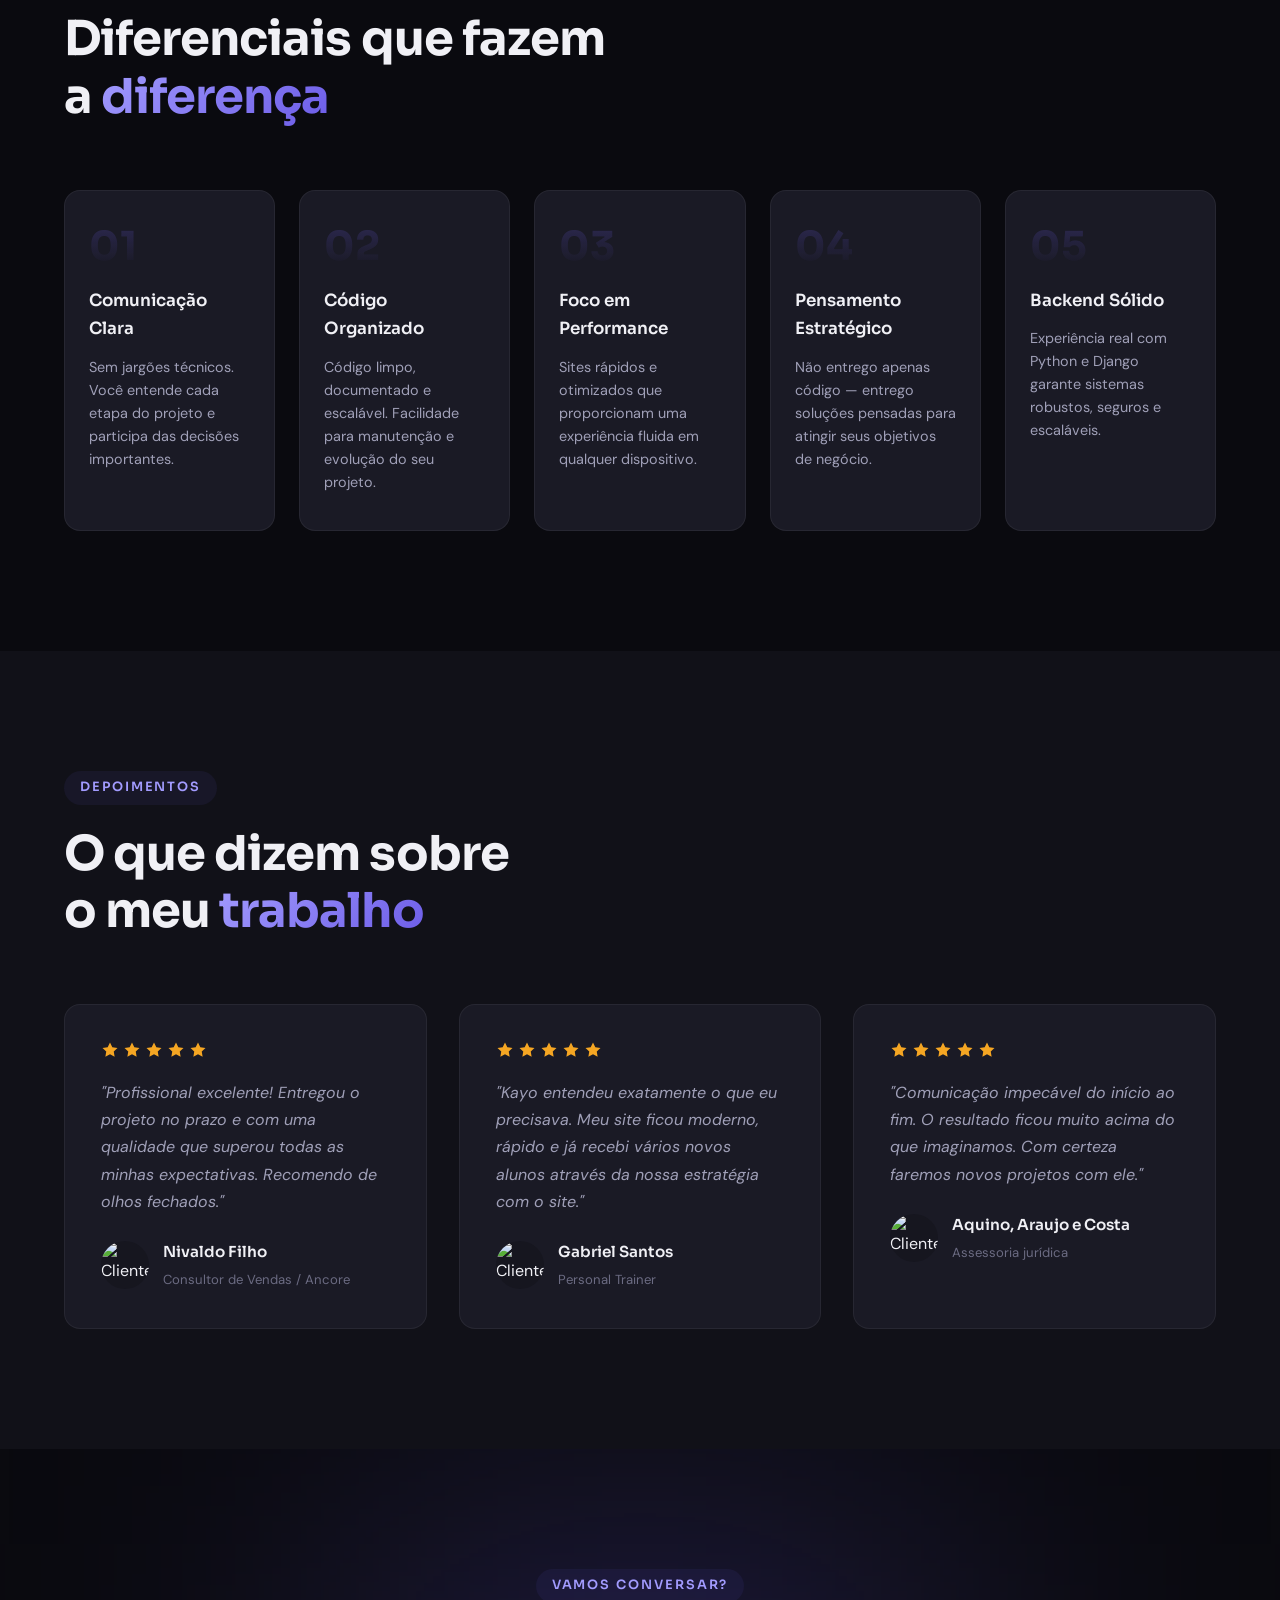
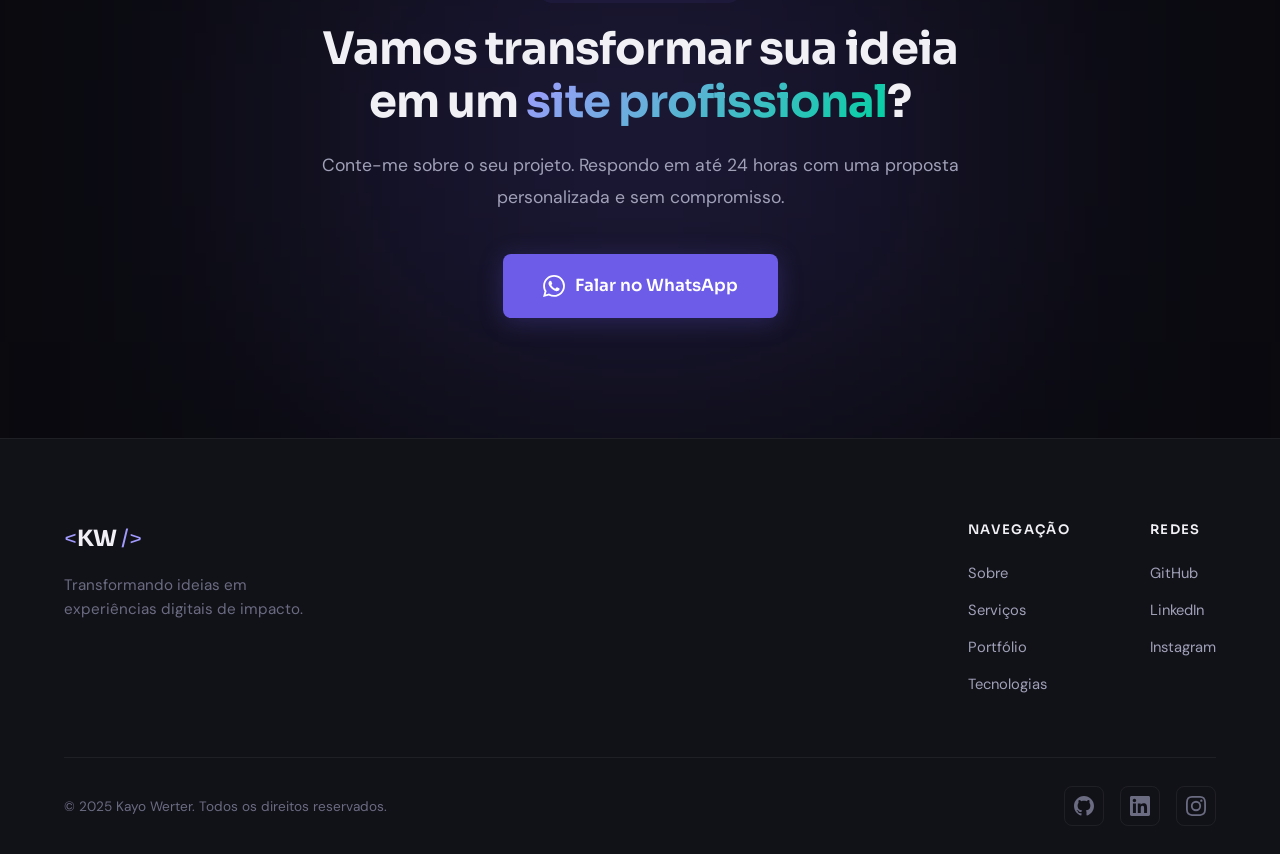
==== commit 99722173: "ajustes finais | sem fotos miniaturas" ====
--- a/site-kayo.html
+++ b/site-kayo.html
@@ -153,8 +153,7 @@
           </p>
           <p class="sobre__text">
             Acredito que um bom site não é apenas bonito: ele precisa ser rápido, funcional e 
-            pensado para converter visitantes em clientes. É exatamente isso que entrego em 
-            cada projeto.
+            pensado para converter visitantes em clientes.
           </p>
           <div class="sobre__highlights">
             <div class="sobre__highlight-item">
@@ -183,11 +182,12 @@
         <h2 class="section__title">Soluções sob medida para<br>o seu <em>negócio</em></h2>
       </div>
       <div class="servicos__grid">
-        <article class="servico-card reveal">
+        <article class="servico-card servico-card--featured reveal">
           <div class="servico-card__icon">
             <svg width="32" height="32" viewBox="0 0 24 24" fill="none" stroke="currentColor" stroke-width="1.5"><rect x="2" y="3" width="20" height="14" rx="2"/><path d="M8 21h8M12 17v4"/></svg>
           </div>
           <div class="servico-card__number">01</div>
+          <div class="servico-card__badge">Mais procurado</div>
           <h3 class="servico-card__title">Landing Pages</h3>
           <p class="servico-card__text">
             Páginas de alta conversão, otimizadas para captar leads e transformar 
@@ -199,8 +199,7 @@
             <li>Foco em conversão</li>
           </ul>
         </article>
-        <article class="servico-card servico-card--featured reveal">
-          <div class="servico-card__badge">Mais procurado</div>
+        <article class="servico-card reveal">
           <div class="servico-card__icon">
             <svg width="32" height="32" viewBox="0 0 24 24" fill="none" stroke="currentColor" stroke-width="1.5"><path d="M12 2L2 7l10 5 10-5-10-5z"/><path d="M2 17l10 5 10-5"/><path d="M2 12l10 5 10-5"/></svg>
           </div>
@@ -491,8 +490,8 @@
               <img src="assets/images/depoimento-1.jpg" alt="Cliente" loading="lazy">
             </div>
             <div>
-              <strong class="depoimento-card__name">Nome do Cliente</strong>
-              <span class="depoimento-card__role">Cargo / Empresa</span>
+              <strong class="depoimento-card__name">Nivaldo Filho</strong>
+              <span class="depoimento-card__role">Consultor de Vendas / Ancore</span>
             </div>
           </div>
         </article>
@@ -505,16 +504,16 @@
             <svg width="18" height="18" viewBox="0 0 24 24" fill="currentColor"><path d="M12 2l3.09 6.26L22 9.27l-5 4.87 1.18 6.88L12 17.77l-6.18 3.25L7 14.14 2 9.27l6.91-1.01L12 2z"/></svg>
           </div>
           <p class="depoimento-card__text">
-            "O Kayo entendeu exatamente o que eu precisava. Meu site ficou moderno, 
-            rápido e já estou recebendo contatos de novos clientes."
+            "Kayo entendeu exatamente o que eu precisava. Meu site ficou moderno, 
+            rápido e já recebi vários novos alunos através da nossa estratégia com o site."
           </p>
           <div class="depoimento-card__author">
             <div class="depoimento-card__avatar">
               <img src="assets/images/depoimento-2.jpg" alt="Cliente" loading="lazy">
             </div>
             <div>
-              <strong class="depoimento-card__name">Nome do Cliente</strong>
-              <span class="depoimento-card__role">Cargo / Empresa</span>
+              <strong class="depoimento-card__name">Gabriel Santos</strong>
+              <span class="depoimento-card__role">Personal Trainer</span>
             </div>
           </div>
         </article>
@@ -528,15 +527,15 @@
           </div>
           <p class="depoimento-card__text">
             "Comunicação impecável do início ao fim. O resultado ficou muito acima 
-            do que eu imaginava. Com certeza farei novos projetos com ele."
+            do que imaginamos. Com certeza faremos novos projetos com ele."
           </p>
           <div class="depoimento-card__author">
             <div class="depoimento-card__avatar">
               <img src="assets/images/depoimento-3.jpg" alt="Cliente" loading="lazy">
             </div>
             <div>
-              <strong class="depoimento-card__name">Nome do Cliente</strong>
-              <span class="depoimento-card__role">Cargo / Empresa</span>
+              <strong class="depoimento-card__name">Aquino, Araujo e Costa</strong>
+              <span class="depoimento-card__role">Assessoria jurídica</span>
             </div>
           </div>
         </article>
@@ -555,7 +554,7 @@
           Conte-me sobre o seu projeto. Respondo em até 24 horas 
           com uma proposta personalizada e sem compromisso.
         </p>
-        <a href="https://wa.me/55XXXXXXXXXXX?text=Olá%20Kayo!%20Gostaria%20de%20solicitar%20um%20orçamento." class="btn btn--primary btn--large" target="_blank" rel="noopener noreferrer">
+        <a href="https://wa.me/5583998115197?text=Olá%20Kayo!%20Gostaria%20de%20solicitar%20um%20orçamento." class="btn btn--primary btn--large" target="_blank" rel="noopener noreferrer">
           <svg width="22" height="22" viewBox="0 0 24 24" fill="currentColor"><path d="M17.472 14.382c-.297-.149-1.758-.867-2.03-.967-.273-.099-.471-.148-.67.15-.197.297-.767.966-.94 1.164-.173.199-.347.223-.644.075-.297-.15-1.255-.463-2.39-1.475-.883-.788-1.48-1.761-1.653-2.059-.173-.297-.018-.458.13-.606.134-.133.298-.347.446-.52.149-.174.198-.298.298-.497.099-.198.05-.371-.025-.52-.075-.149-.669-1.612-.916-2.207-.242-.579-.487-.5-.669-.51-.173-.008-.371-.01-.57-.01-.198 0-.52.074-.792.372-.272.297-1.04 1.016-1.04 2.479 0 1.462 1.065 2.875 1.213 3.074.149.198 2.096 3.2 5.077 4.487.709.306 1.262.489 1.694.625.712.227 1.36.195 1.871.118.571-.085 1.758-.719 2.006-1.413.248-.694.248-1.289.173-1.413-.074-.124-.272-.198-.57-.347m-5.421 7.403h-.004a9.87 9.87 0 01-5.031-1.378l-.361-.214-3.741.982.998-3.648-.235-.374a9.86 9.86 0 01-1.51-5.26c.001-5.45 4.436-9.884 9.888-9.884 2.64 0 5.122 1.03 6.988 2.898a9.825 9.825 0 012.893 6.994c-.003 5.45-4.437 9.884-9.885 9.884m8.413-18.297A11.815 11.815 0 0012.05 0C5.495 0 .16 5.335.157 11.892c0 2.096.547 4.142 1.588 5.945L.057 24l6.305-1.654a11.882 11.882 0 005.683 1.448h.005c6.554 0 11.89-5.335 11.893-11.893a11.821 11.821 0 00-3.48-8.413z"/></svg>
           Falar no WhatsApp
         </a>
--- a/css/styles.css
+++ b/css/styles.css
@@ -953,12 +953,13 @@
   width: 40px;
   height: 40px;
   object-fit: contain;
-  filter: grayscale(30%) brightness(0.9);
+  /* Inverte SVGs pretos para branco e aplica tom roxo (accent) */
+  filter: invert(1) brightness(0.75) sepia(1) hue-rotate(210deg) saturate(3);
   transition: var(--transition);
 }
 
 .tech-item:hover .tech-item__icon img {
-  filter: grayscale(0%) brightness(1.1);
+  filter: invert(1) brightness(0.9) sepia(1) hue-rotate(210deg) saturate(4);
   transform: scale(1.1);
 }
 
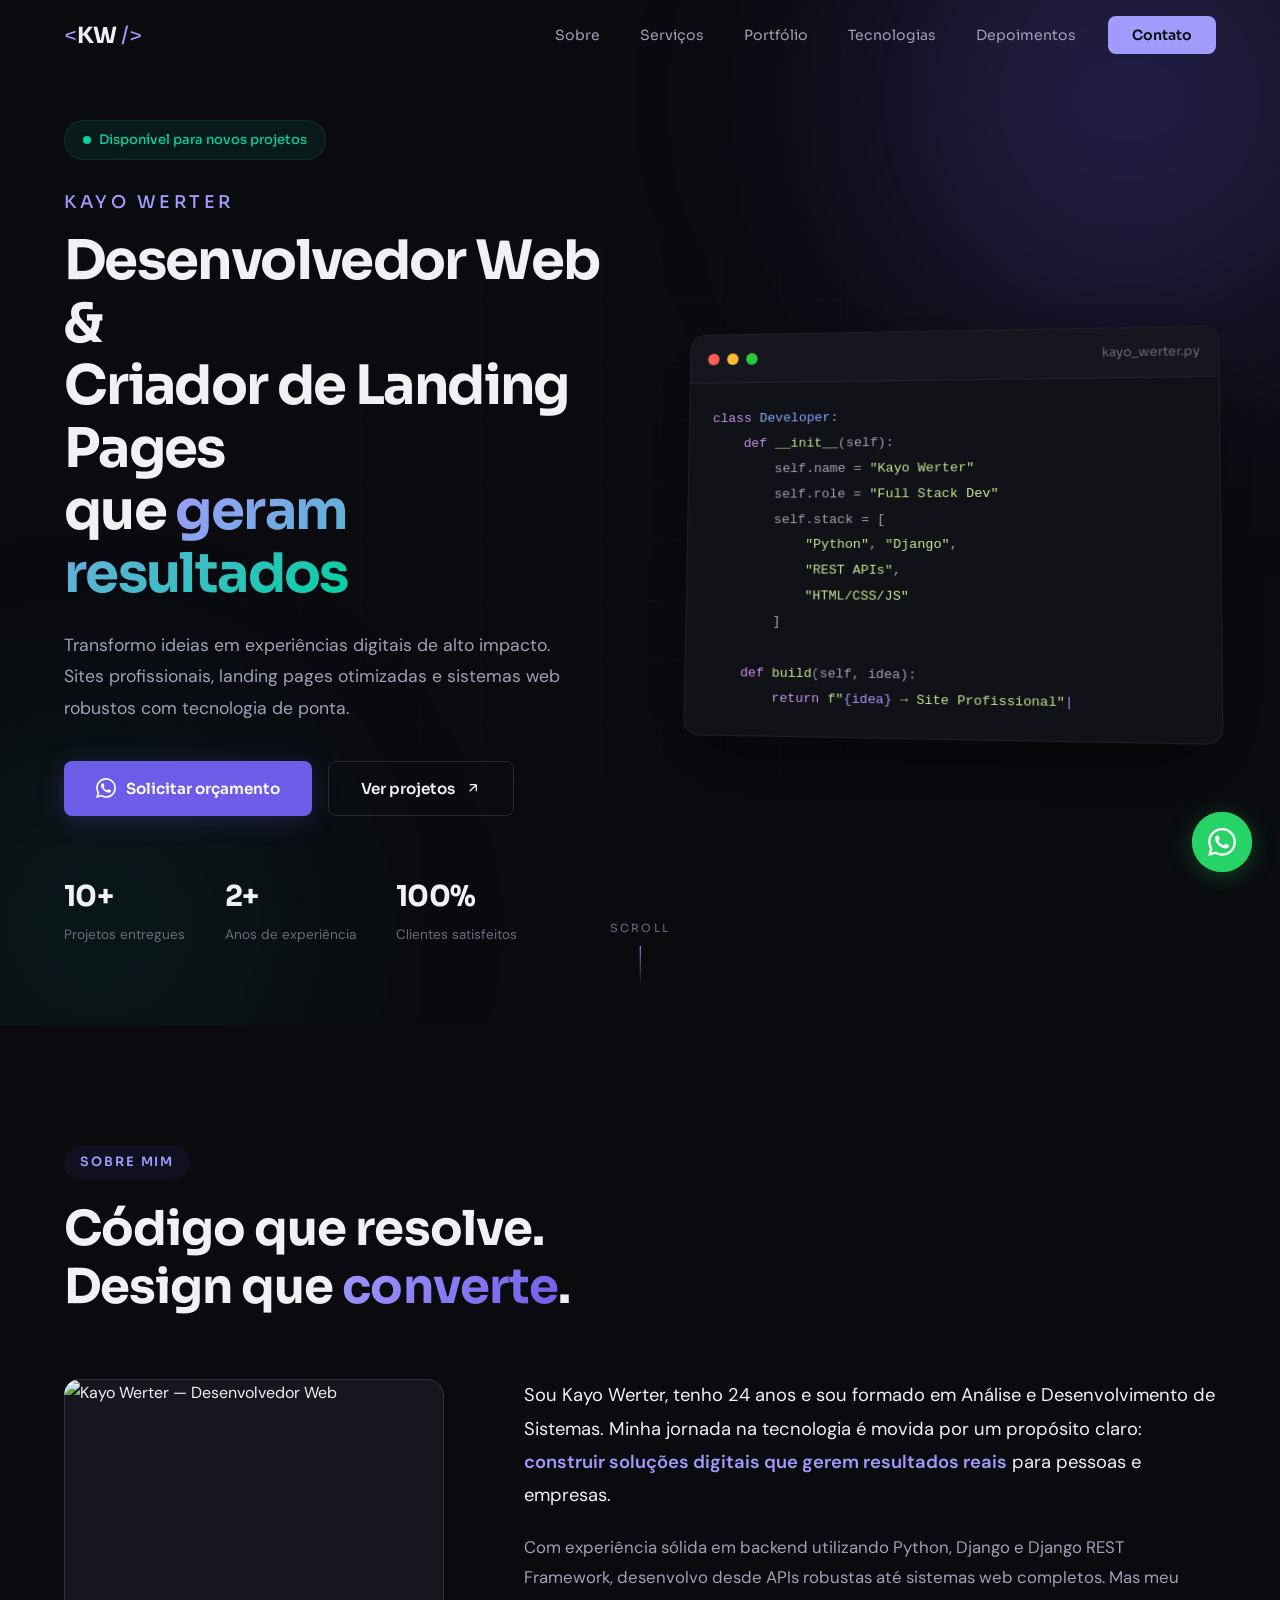
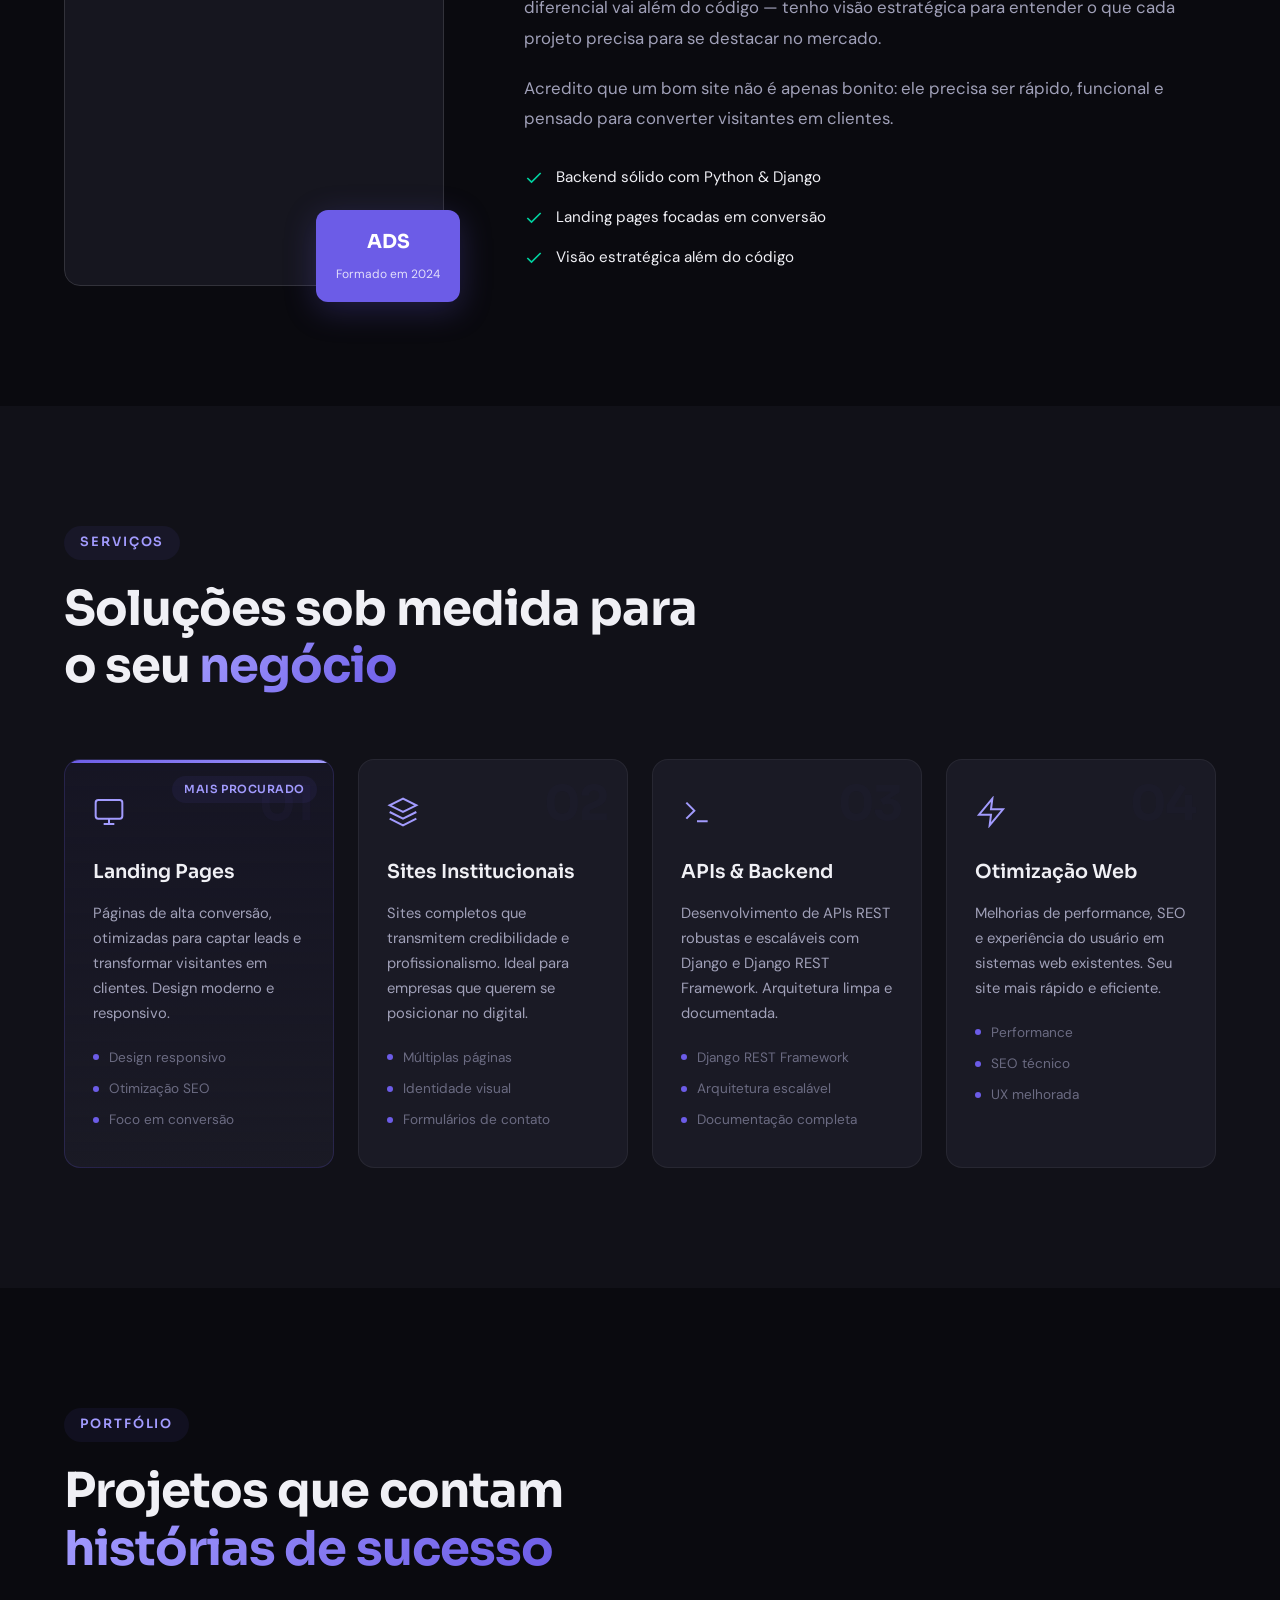
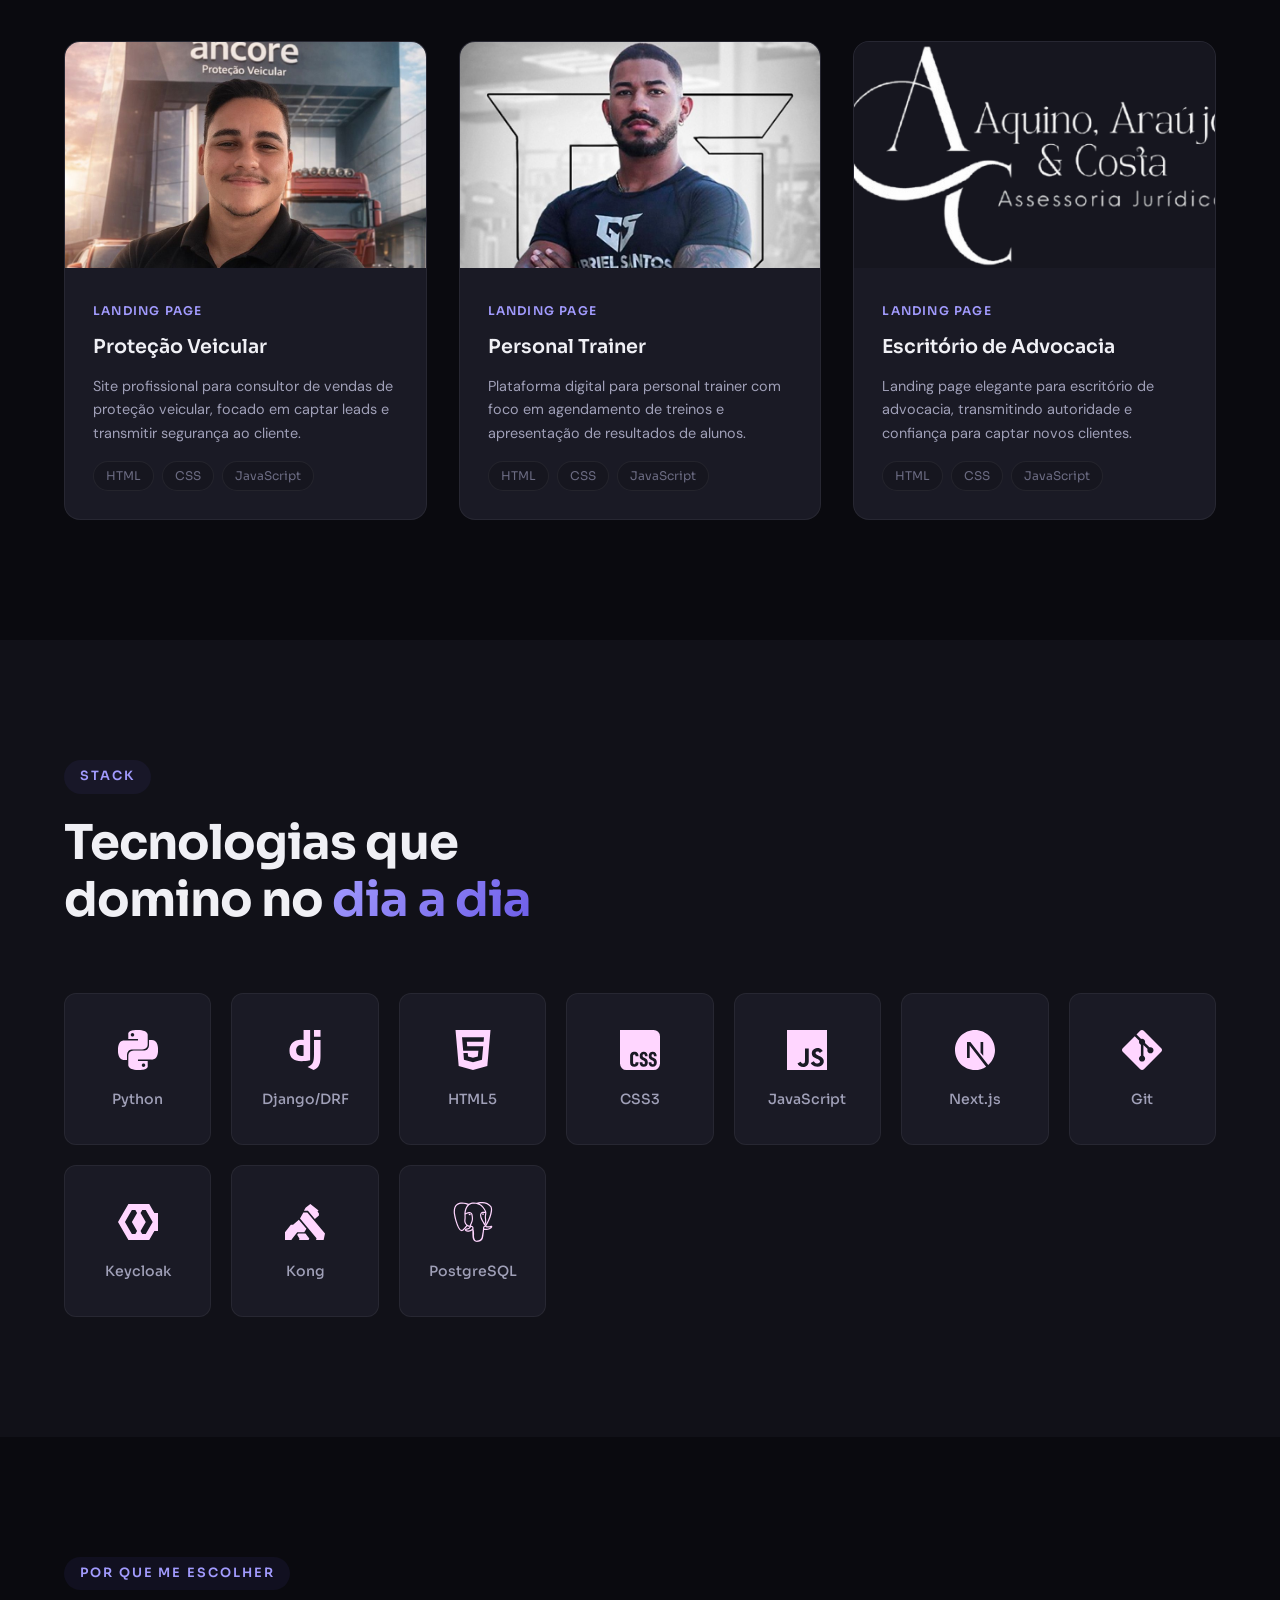
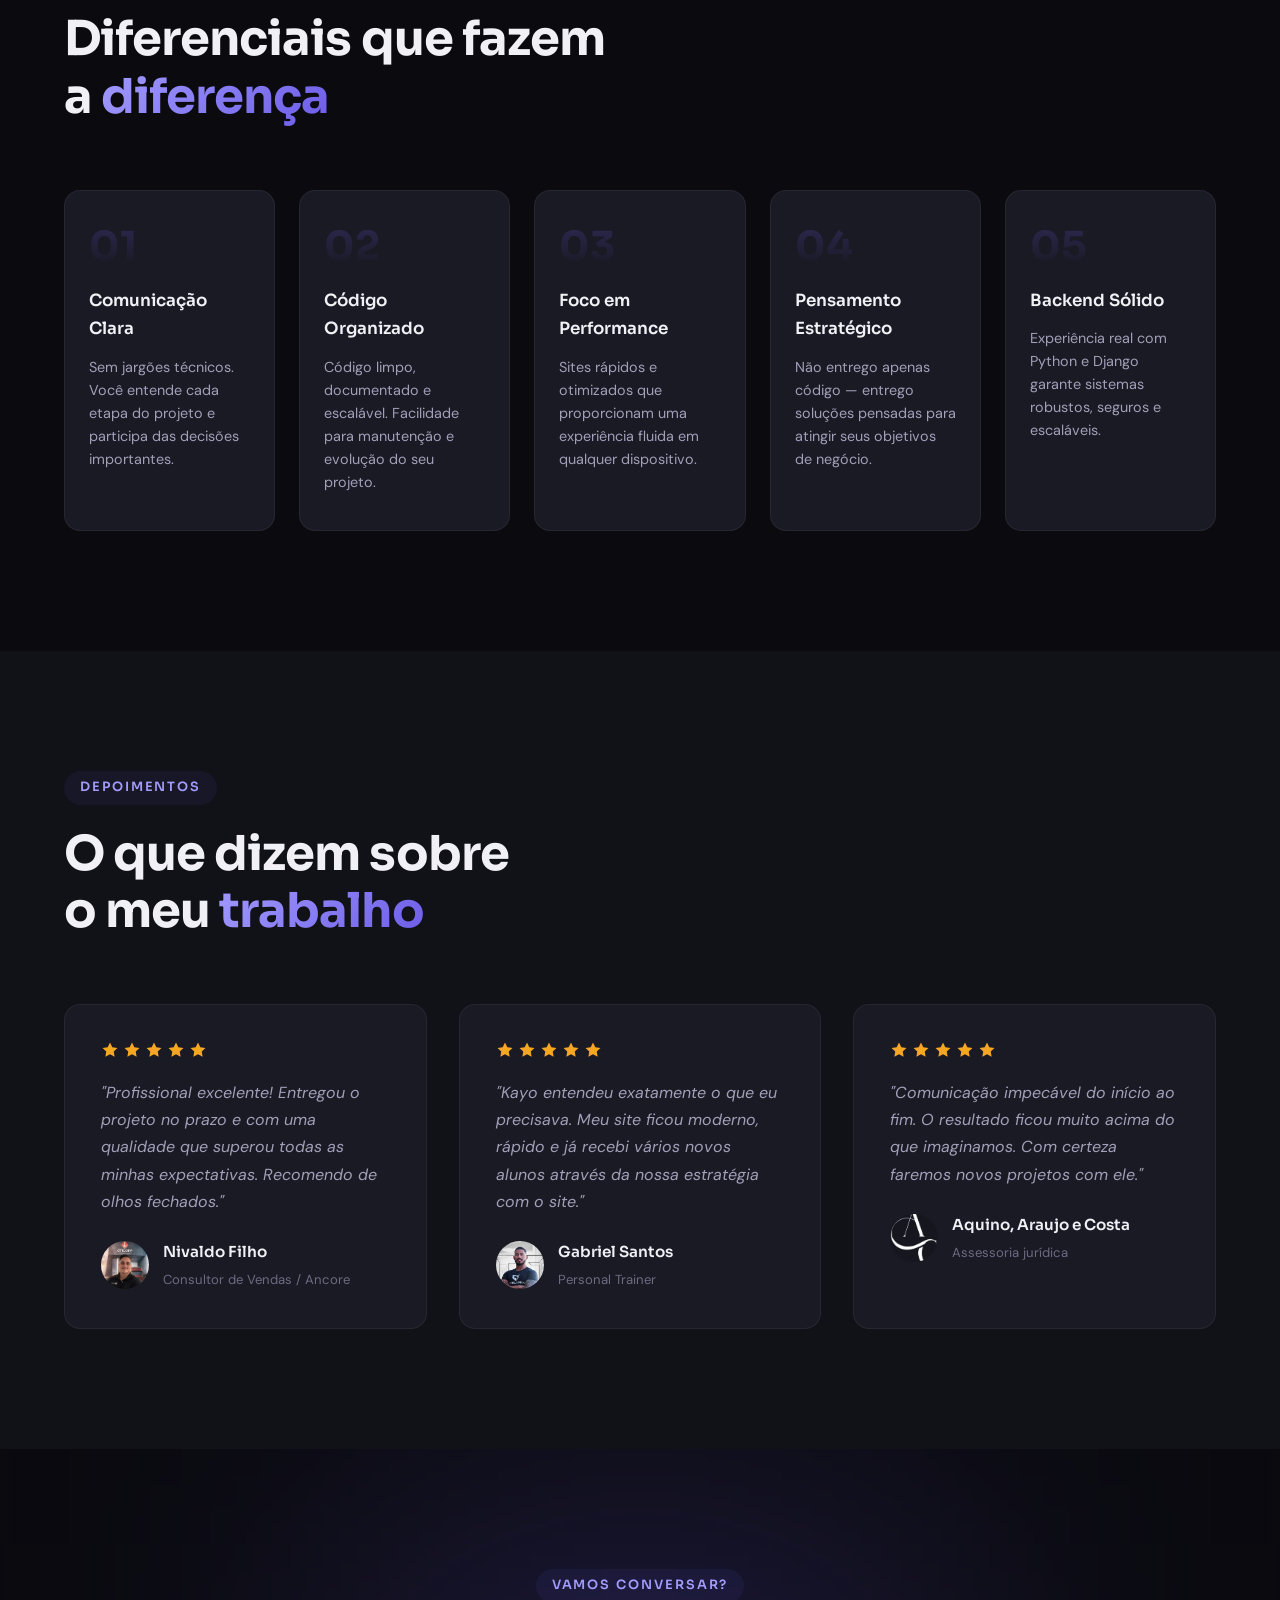
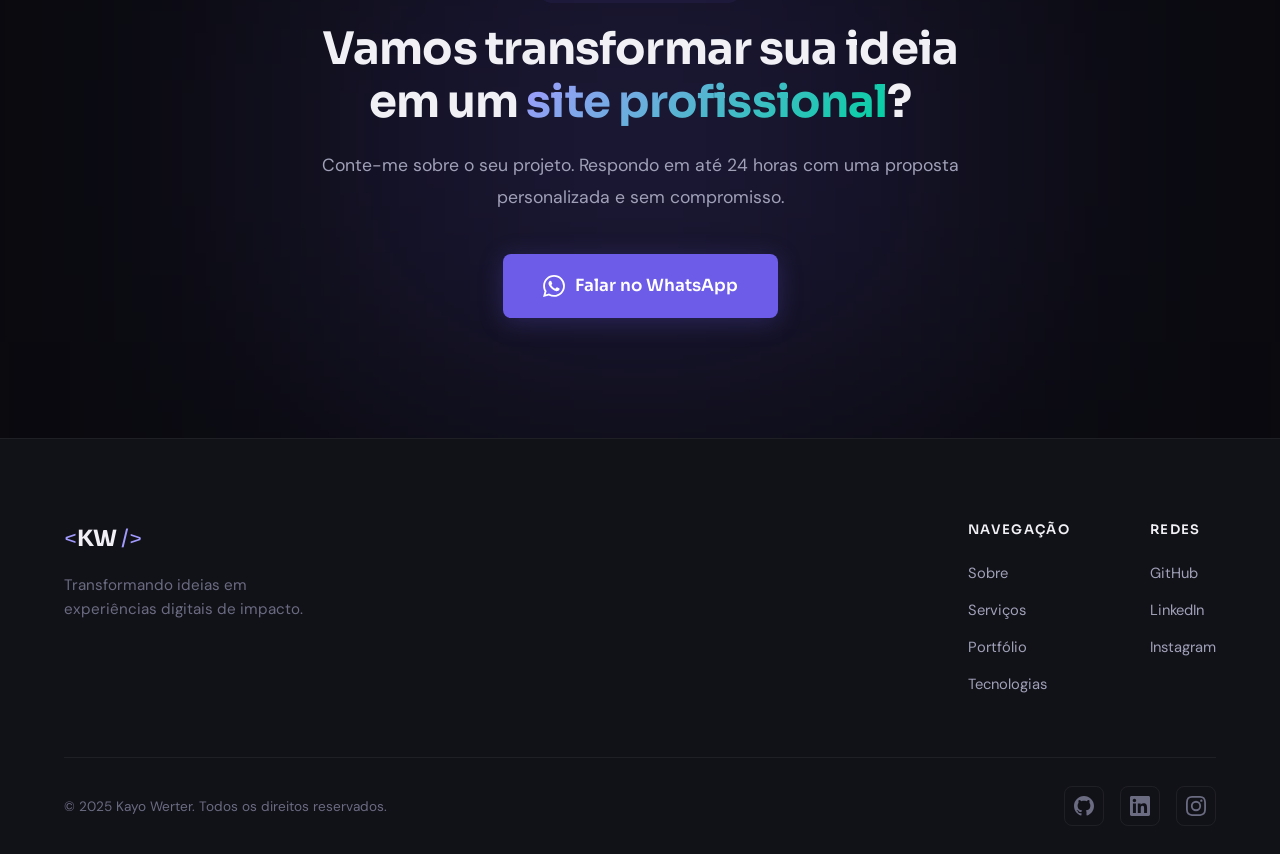
==== commit 4c4375d7: "feat: fotos miniatura" ====
--- a/site-kayo.html
+++ b/site-kayo.html
@@ -294,7 +294,7 @@
             </div>
           </div>
           <div class="portfolio-card__content">
-            <span class="portfolio-card__category">Site Institucional</span>
+            <span class="portfolio-card__category">Landing Page</span>
             <h3 class="portfolio-card__title">Personal Trainer</h3>
             <p class="portfolio-card__text">
               Plataforma digital para personal trainer com foco em agendamento 
@@ -343,12 +343,6 @@
         <h2 class="section__title">Tecnologias que<br>domino no <em>dia a dia</em></h2>
       </div>
       <div class="tecnologias__grid reveal">
-        <!-- 
-          INSTRUÇÕES: Coloque os ícones das tecnologias na pasta assets/images/tech/
-          Formatos aceitos: .png, .svg, .webp
-          Tamanho recomendado: 48x48px ou 64x64px
-          Baixe ícones em: https://simpleicons.org ou https://devicons.dev
-        -->
         <div class="tech-item">
           <div class="tech-item__icon">
             <img src="assets/images/tech/python.svg" alt="Python" width="40" height="40">
@@ -487,7 +481,7 @@
           </p>
           <div class="depoimento-card__author">
             <div class="depoimento-card__avatar">
-              <img src="assets/images/depoimento-1.jpg" alt="Cliente" loading="lazy">
+              <img src="assets/images/depoimento-1.png" alt="Cliente" loading="lazy">
             </div>
             <div>
               <strong class="depoimento-card__name">Nivaldo Filho</strong>
@@ -509,7 +503,7 @@
           </p>
           <div class="depoimento-card__author">
             <div class="depoimento-card__avatar">
-              <img src="assets/images/depoimento-2.jpg" alt="Cliente" loading="lazy">
+              <img src="assets/images/depoimento-2.png" alt="Cliente" loading="lazy">
             </div>
             <div>
               <strong class="depoimento-card__name">Gabriel Santos</strong>
@@ -531,7 +525,7 @@
           </p>
           <div class="depoimento-card__author">
             <div class="depoimento-card__avatar">
-              <img src="assets/images/depoimento-3.jpg" alt="Cliente" loading="lazy">
+              <img src="assets/images/depoimento-3.png" alt="Cliente" loading="lazy">
             </div>
             <div>
               <strong class="depoimento-card__name">Aquino, Araujo e Costa</strong>
